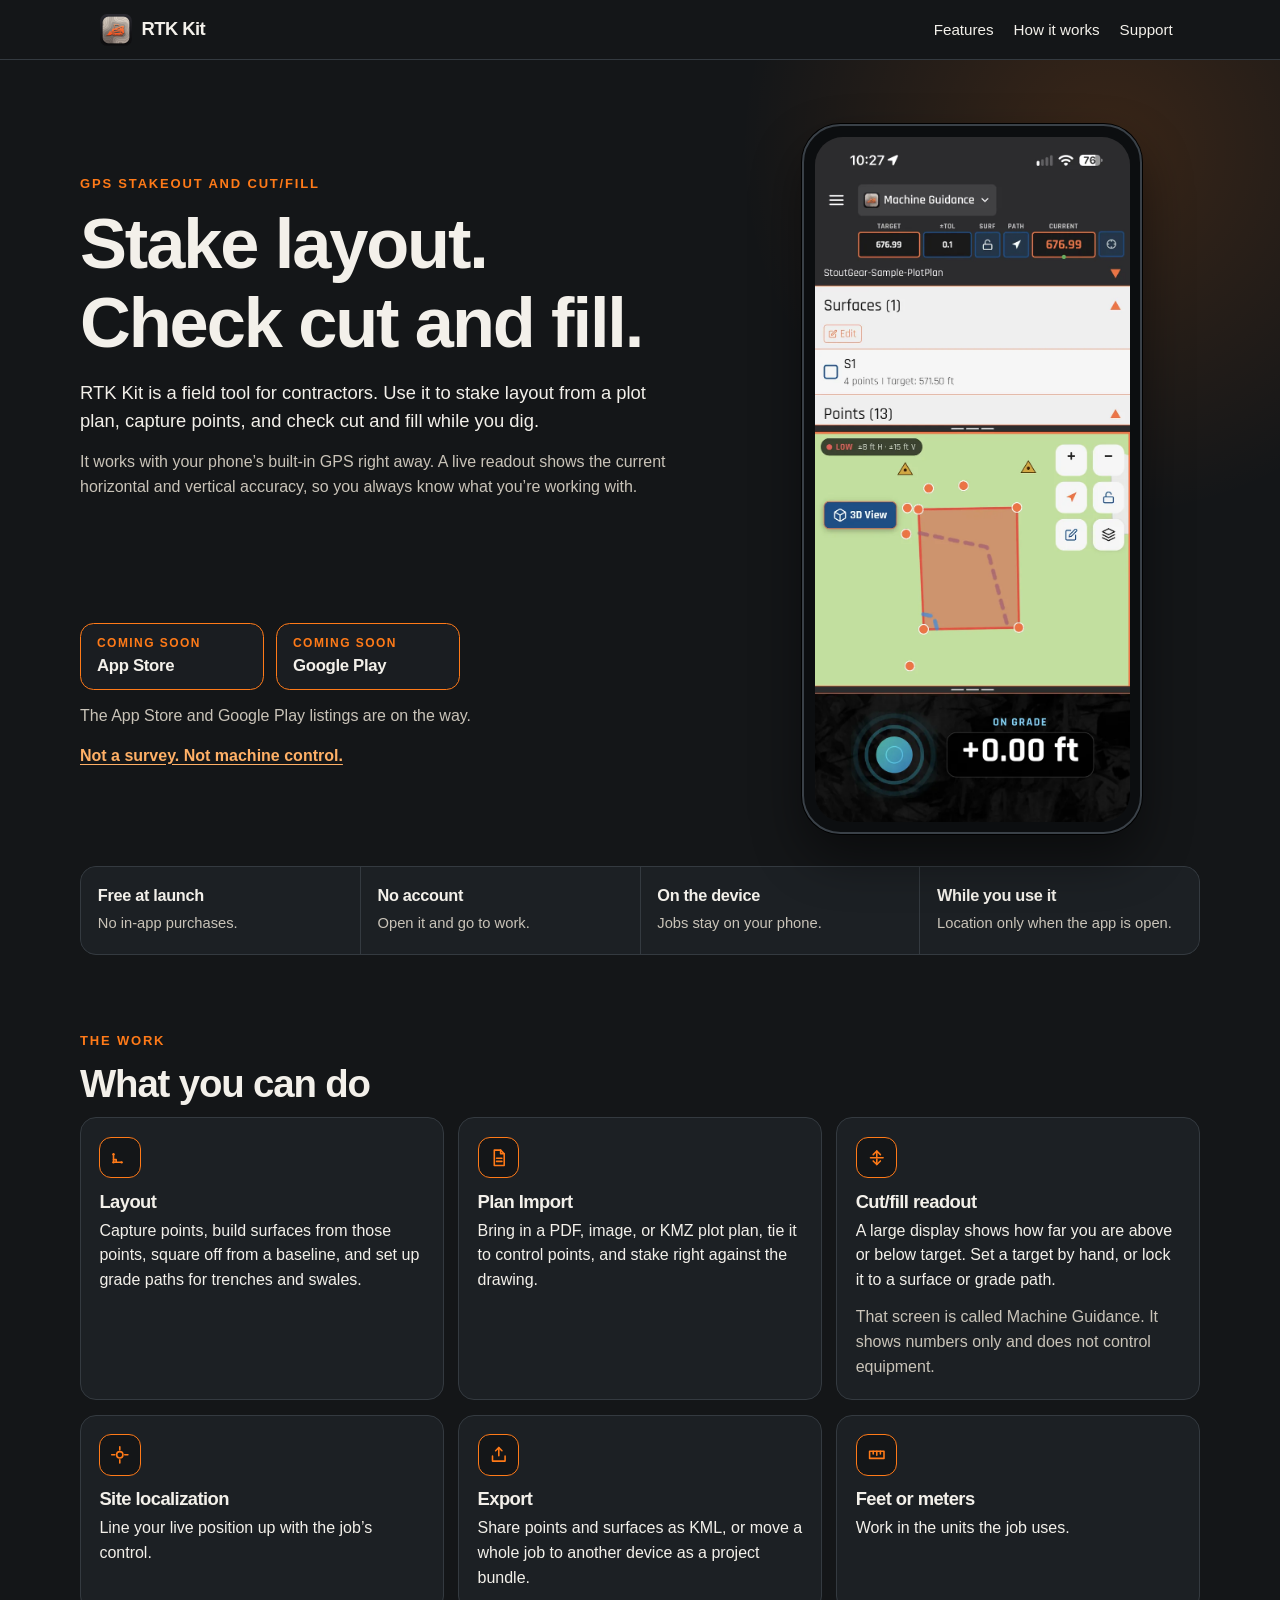
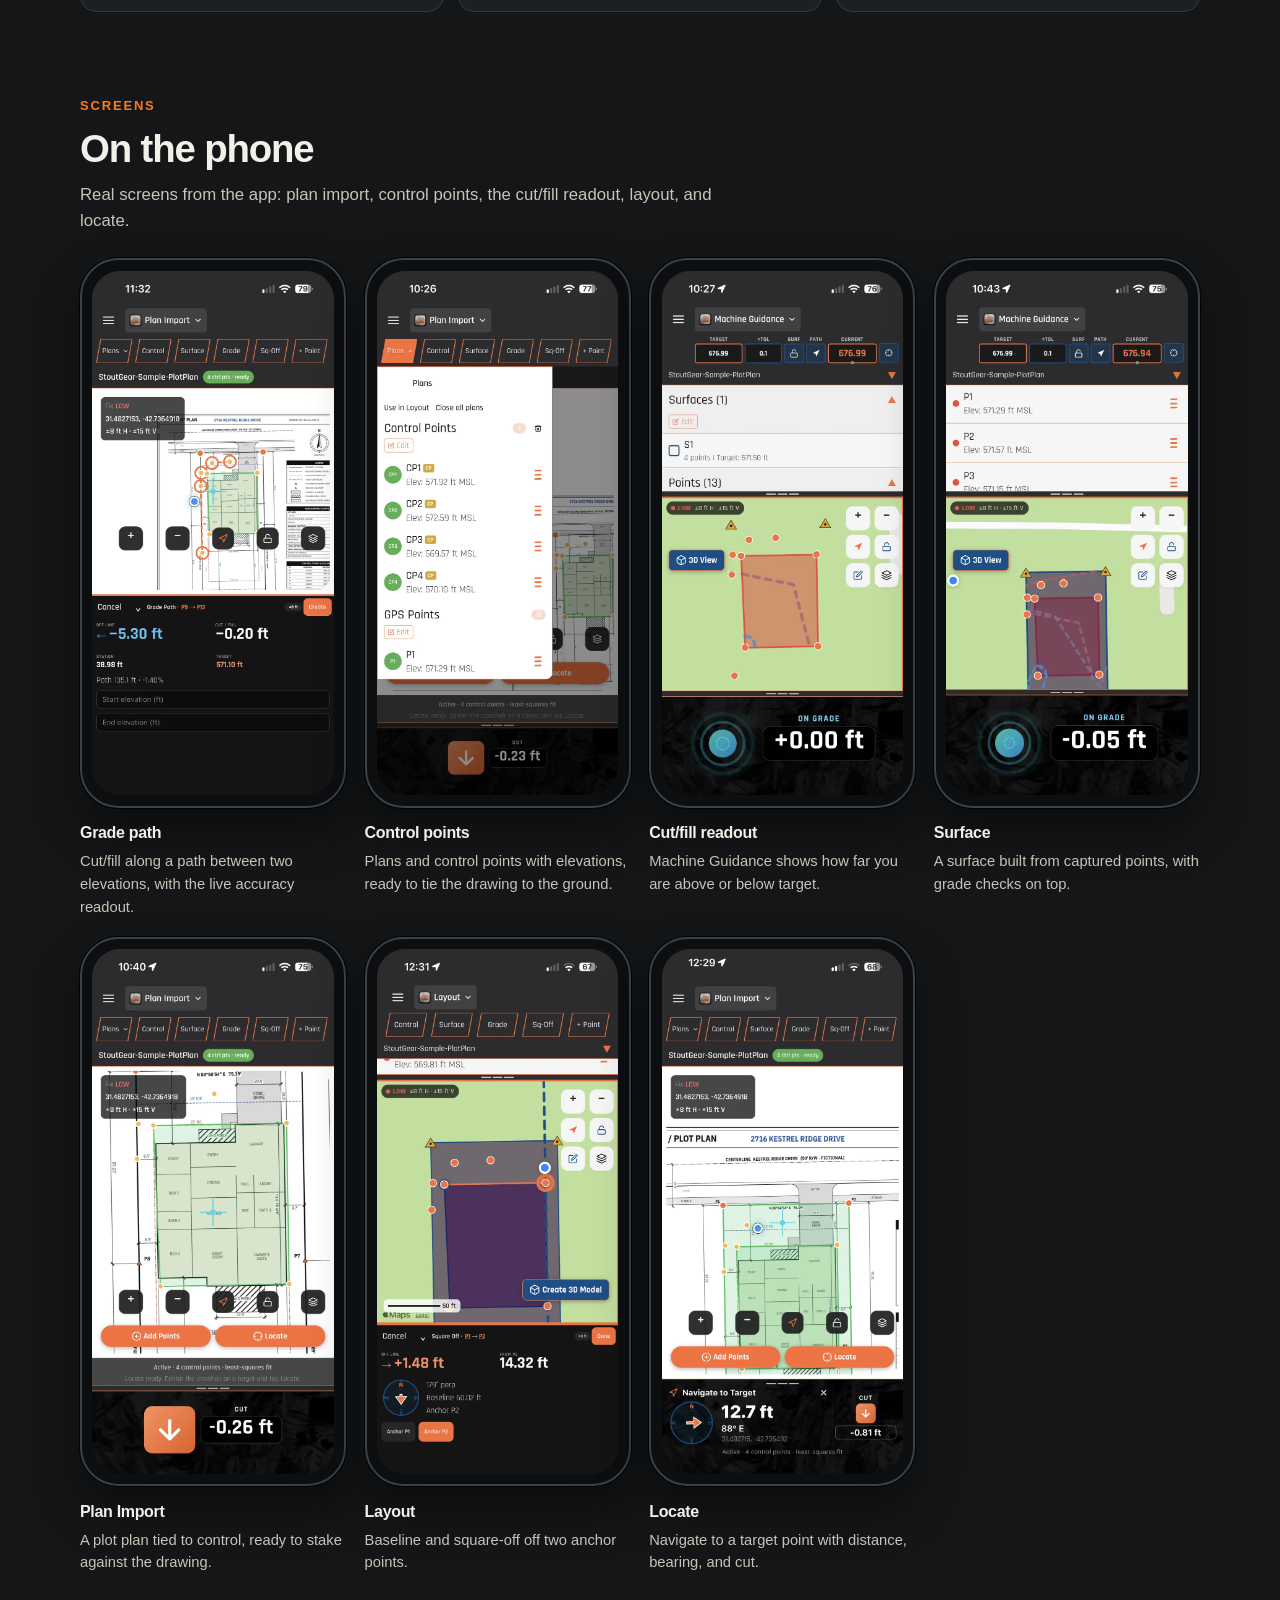
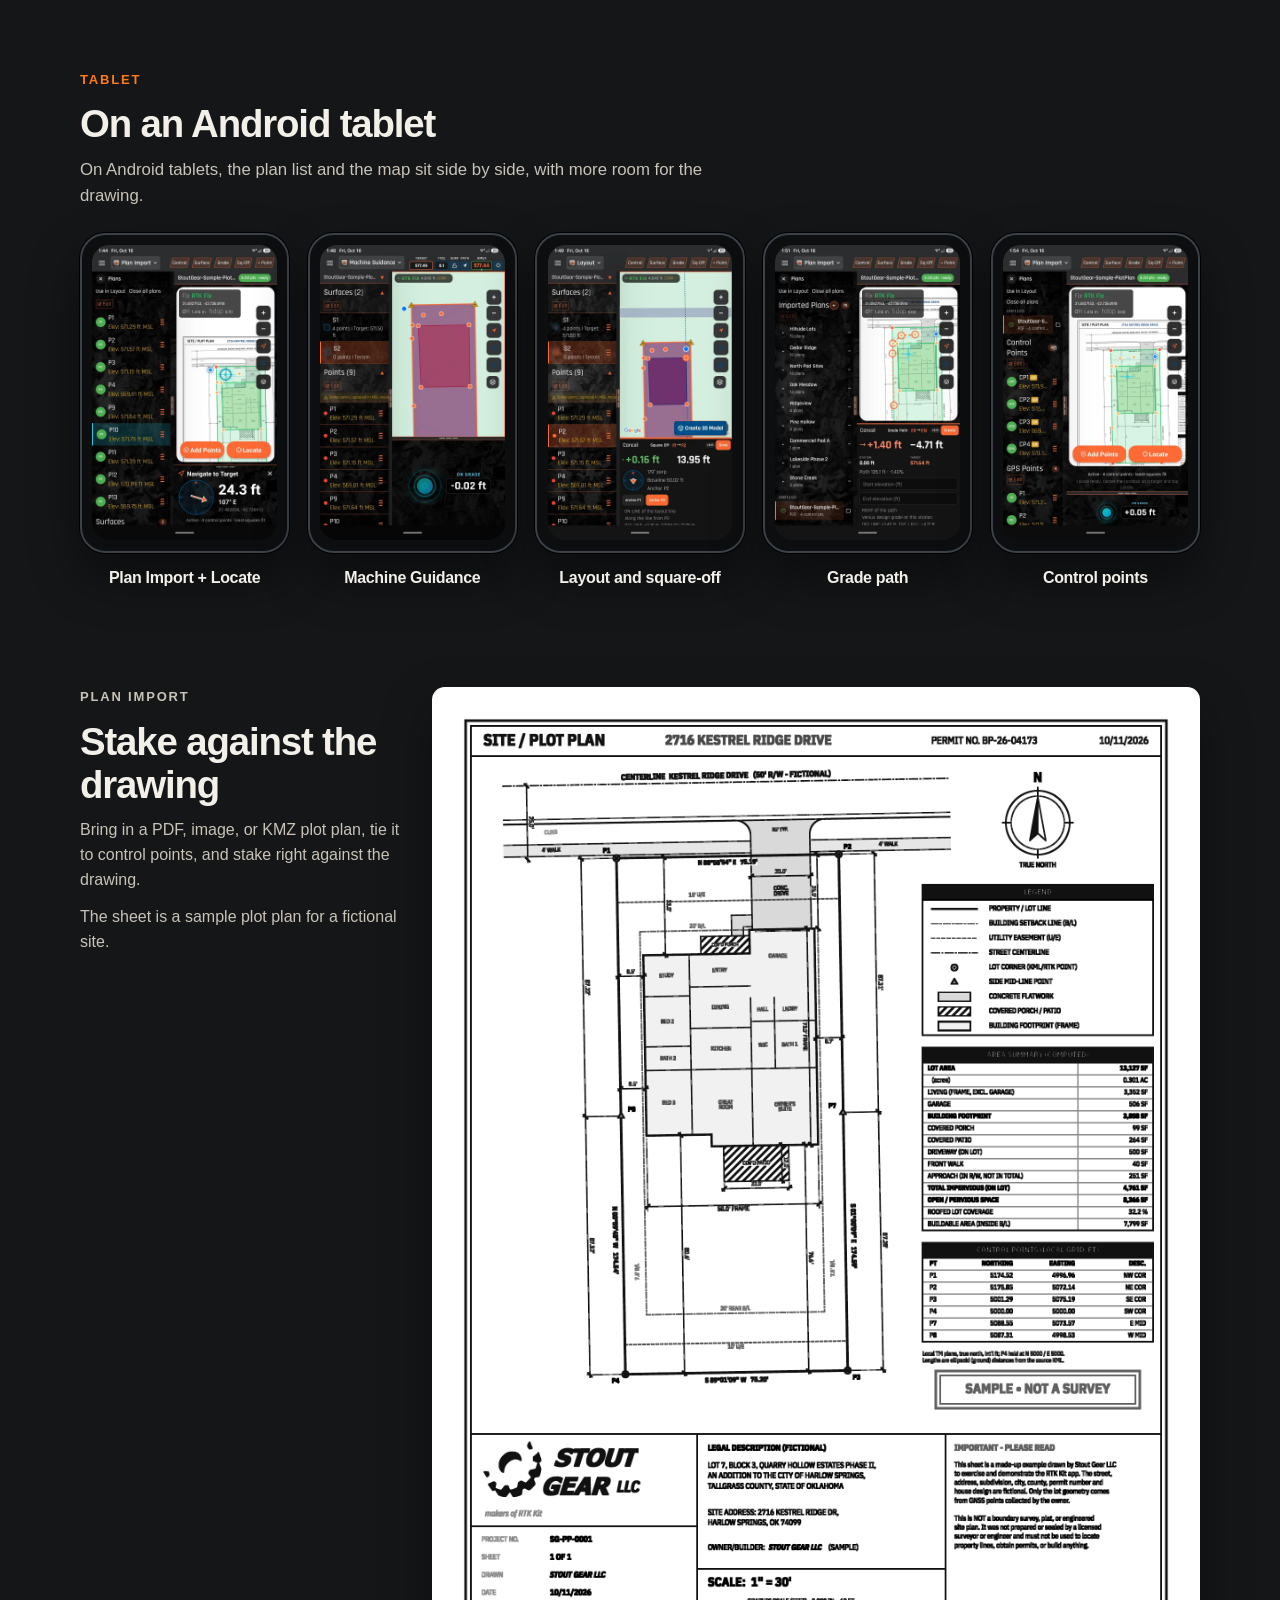
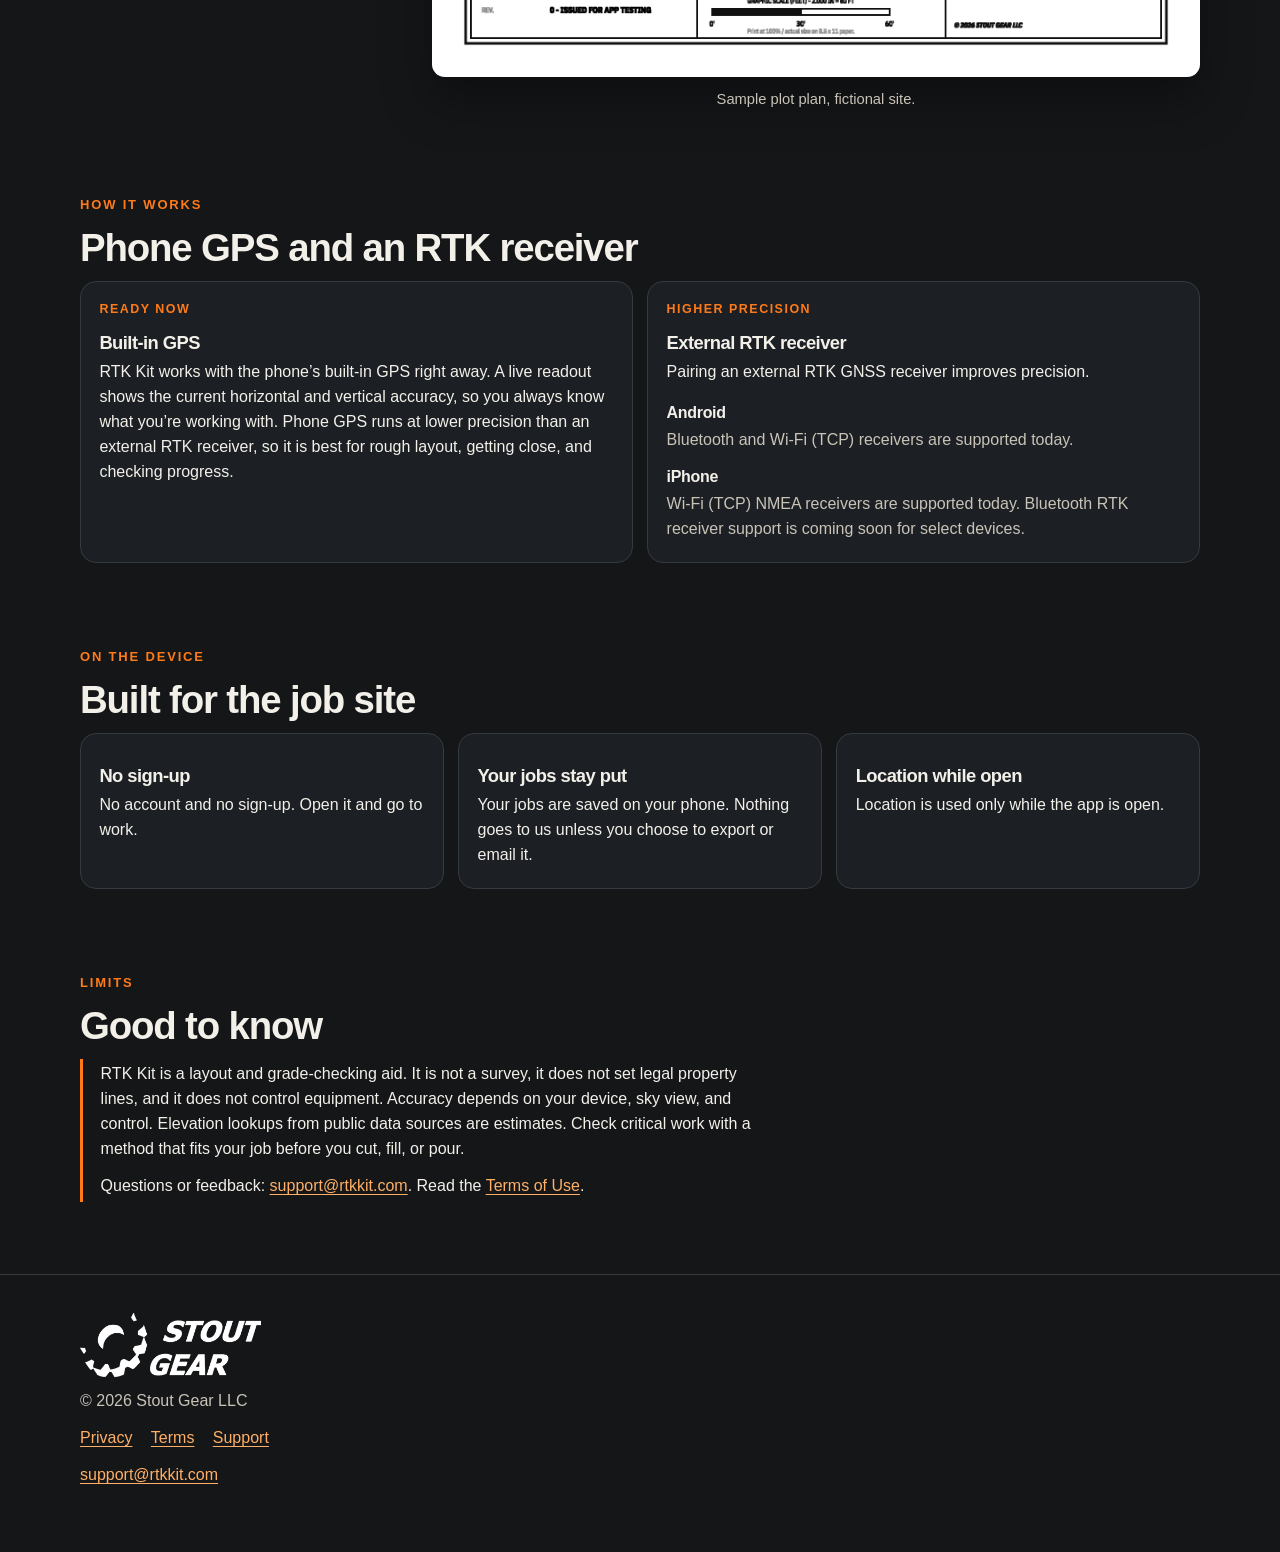
==== index.html @ fd7c66cb "Use real app screenshots; add Android tablet gallery; clarify iPhone receiver support" ====
<!DOCTYPE html>
<html lang="en">
<head>
<meta charset="utf-8">
<meta name="viewport" content="width=device-width, initial-scale=1">
<title>RTK Kit — GPS stakeout and cut/fill</title>
<meta name="description" content="Stake layout from a plot plan and check cut and fill on site. RTK Kit is a free field app for contractors. No account. Jobs stay on the device.">
<meta name="theme-color" content="#141618">
<meta name="color-scheme" content="dark">
<meta name="apple-mobile-web-app-title" content="RTK Kit">
<link rel="canonical" href="https://rtkkit.com/">
<meta property="og:type" content="website">
<meta property="og:site_name" content="RTK Kit">
<meta property="og:title" content="RTK Kit — GPS stakeout and cut/fill">
<meta property="og:description" content="Stake layout from a plot plan and check cut and fill on site. A field app for contractors from Stout Gear LLC.">
<meta property="og:url" content="https://rtkkit.com/">
<meta property="og:image" content="https://rtkkit.com/assets/og.png">
<meta property="og:image:width" content="1200">
<meta property="og:image:height" content="630">
<meta property="og:image:alt" content="RTK Kit by Stout Gear. GPS stakeout and cut/fill.">
<meta property="og:locale" content="en_US">
<meta name="twitter:card" content="summary_large_image">
<meta name="twitter:title" content="RTK Kit — GPS stakeout and cut/fill">
<meta name="twitter:description" content="Stake layout from a plot plan and check cut and fill on site. A field app for contractors from Stout Gear LLC.">
<meta name="twitter:image" content="https://rtkkit.com/assets/og.png">
<meta name="twitter:image:alt" content="RTK Kit by Stout Gear. GPS stakeout and cut/fill.">
<link rel="icon" href="assets/favicon-32.png" type="image/png" sizes="32x32">
<link rel="icon" href="favicon.ico" sizes="any">
<link rel="apple-touch-icon" href="assets/apple-touch-icon.png">
<link rel="stylesheet" href="assets/site.css">
<script type="application/ld+json">
{
  "@context": "https://schema.org",
  "@type": "MobileApplication",
  "name": "RTK Kit",
  "operatingSystem": "Android, iOS",
  "applicationCategory": "BusinessApplication",
  "url": "https://rtkkit.com/",
  "description": "Field tool for contractors. Stake layout from a plot plan, capture points, and check cut and fill.",
  "offers": {
    "@type": "Offer",
    "price": "0",
    "priceCurrency": "USD"
  },
  "publisher": {
    "@type": "Organization",
    "name": "Stout Gear LLC",
    "email": "support@rtkkit.com",
    "url": "https://rtkkit.com/"
  }
}
</script>
</head>
<body>
<a class="skip" href="#main">Skip to content</a>
<header class="site-header">
  <div class="header-inner">
    <a class="brand" href="./">
      <img class="brand-mark" src="assets/app-icon.png" width="512" height="512" alt="">
      <span>RTK Kit</span>
    </a>
    <nav class="site-nav" aria-label="Primary">
      <a href="#features">Features</a>
      <a href="#how-it-works">How it works</a>
      <a href="support/">Support</a>
    </nav>
  </div>
</header>

<main id="main">
  <section class="hero">
    <div class="hero-grid">
      <div class="hero-copy">
        <p class="eyebrow">GPS stakeout and cut/fill</p>
        <h1>Stake layout.<br>Check cut and fill.</h1>
        <p class="lede">RTK Kit is a field tool for contractors. Use it to stake layout from a plot plan, capture points, and check cut and fill while you dig.</p>
        <p class="support-line">It works with your phone’s built-in GPS right away. A live readout shows the current horizontal and vertical accuracy, so you always know what you’re working with.</p>
      </div>
      <div class="hero-visual">
        <div class="device">
          <div class="device-screen">
            <img src="assets/screens/machine-guidance.webp" width="780" height="1695" alt="The Machine Guidance screen: a large cut readout, target and current elevation, and the live horizontal and vertical accuracy." fetchpriority="high">
          </div>
        </div>
      </div>
      <div class="hero-actions">
        <!--
          STORE LINKS
          When the listings are live, replace these two hrefs.
          App Store example: https://apps.apple.com/app/id0000000000
          Google Play example: https://play.google.com/store/apps/details?id=com.example.rtkkit
          They currently point at #coming-soon on this page.
        -->
        <div class="store-badges">
          <a class="store-badge" id="store-link-app-store" href="#coming-soon">
            <span class="store-kicker">Coming soon</span>
            <span class="store-name">App Store</span>
          </a>
          <a class="store-badge" id="store-link-google-play" href="#coming-soon">
            <span class="store-kicker">Coming soon</span>
            <span class="store-name">Google Play</span>
          </a>
        </div>
        <p id="coming-soon" class="coming-note">The App Store and Google Play listings are on the way.</p>
        <p class="guard prose"><a href="#disclaimer">Not a survey. Not machine control.</a></p>
      </div>
    </div>
  </section>

  <div class="band">
    <ul class="facts band-inner">
      <li><strong>Free at launch</strong><span>No in-app purchases.</span></li>
      <li><strong>No account</strong><span>Open it and go to work.</span></li>
      <li><strong>On the device</strong><span>Jobs stay on your phone.</span></li>
      <li><strong>While you use it</strong><span>Location only when the app is open.</span></li>
    </ul>
  </div>

  <section class="section" id="features" aria-labelledby="features-title">
    <div class="section-inner">
      <p class="eyebrow">The work</p>
      <h2 id="features-title">What you can do</h2>
      <ul class="feature-grid">
        <li>
          <div class="icon" aria-hidden="true">
            <svg viewBox="0 0 24 24" fill="none" stroke="currentColor" stroke-width="1.75" stroke-linecap="round" stroke-linejoin="round">
              <path d="M5 17h9"/>
              <path d="M5 17V8"/>
              <path d="M5 14h3v3"/>
              <circle cx="5" cy="17" r="1.3" fill="currentColor" stroke="none"/>
              <circle cx="14" cy="17" r="1.3" fill="currentColor" stroke="none"/>
              <circle cx="5" cy="8" r="1.3" fill="currentColor" stroke="none"/>
            </svg>
          </div>
          <h3>Layout</h3>
          <p>Capture points, build surfaces from those points, square off from a baseline, and set up grade paths for trenches and swales.</p>
        </li>
        <li>
          <div class="icon" aria-hidden="true">
            <svg viewBox="0 0 24 24" fill="none" stroke="currentColor" stroke-width="1.75" stroke-linecap="round" stroke-linejoin="round">
              <path d="M7 3.5h7l4 4V20.5H7z"/>
              <path d="M14 3.5v4h4"/>
              <path d="M9.5 12.5h6M9.5 16h6"/>
            </svg>
          </div>
          <h3>Plan Import</h3>
          <p>Bring in a PDF, image, or KMZ plot plan, tie it to control points, and stake right against the drawing.</p>
        </li>
        <li>
          <div class="icon" aria-hidden="true">
            <svg viewBox="0 0 24 24" fill="none" stroke="currentColor" stroke-width="1.75" stroke-linecap="round" stroke-linejoin="round">
              <path d="M8 8.5 12 4.5l4 4"/>
              <path d="M12 4.5v6"/>
              <path d="M8 15.5 12 19.5l4-4"/>
              <path d="M12 19.5v-6"/>
              <path d="M5 12h14"/>
            </svg>
          </div>
          <h3>Cut/fill readout</h3>
          <p>A large display shows how far you are above or below target. Set a target by hand, or lock it to a surface or grade path.</p>
          <p class="note">That screen is called Machine Guidance. It shows numbers only and does not control equipment.</p>
        </li>
        <li>
          <div class="icon" aria-hidden="true">
            <svg viewBox="0 0 24 24" fill="none" stroke="currentColor" stroke-width="1.75" stroke-linecap="round">
              <circle cx="12" cy="12" r="3.5"/>
              <path d="M12 3v3.5M12 17.5V21M3 12h3.5M17.5 12H21"/>
            </svg>
          </div>
          <h3>Site localization</h3>
          <p>Line your live position up with the job’s control.</p>
        </li>
        <li>
          <div class="icon" aria-hidden="true">
            <svg viewBox="0 0 24 24" fill="none" stroke="currentColor" stroke-width="1.75" stroke-linecap="round" stroke-linejoin="round">
              <path d="M12 4v9"/>
              <path d="M8.5 7.5 12 4l3.5 3.5"/>
              <path d="M5 13.5V19h14v-5.5"/>
            </svg>
          </div>
          <h3>Export</h3>
          <p>Share points and surfaces as KML, or move a whole job to another device as a project bundle.</p>
        </li>
        <li>
          <div class="icon" aria-hidden="true">
            <svg viewBox="0 0 24 24" fill="none" stroke="currentColor" stroke-width="1.75" stroke-linecap="round" stroke-linejoin="round">
              <path d="M4 8h16v8H4z"/>
              <path d="M8 8v3M12 8v4.5M16 8v3"/>
            </svg>
          </div>
          <h3>Feet or meters</h3>
          <p>Work in the units the job uses.</p>
        </li>
      </ul>
    </div>
  </section>

  <section class="section" id="screens" aria-labelledby="screens-title">
    <div class="section-inner">
      <p class="eyebrow">Screens</p>
      <h2 id="screens-title">On the phone</h2>
      <p class="section-intro">Real screens from the app: plan import, control points, the cut/fill readout, layout, and locate.</p>
      <p class="swipe-hint">Swipe sideways for more screens.</p>
      <!--
        Screenshot files live in /assets/screens/. Replace the PNGs in place;
        keep these filenames. See README.md.
      -->
      <ul class="gallery">
        <li>
          <figure>
            <div class="device">
              <div class="device-screen">
                <img src="assets/screens/grade-path.webp" width="780" height="1695" alt="RTK Kit Grade path screen on iPhone" loading="lazy">
              </div>
            </div>
            <figcaption>
              <strong>Grade path</strong>
              <span>Cut/fill along a path between two elevations, with the live accuracy readout.</span>
            </figcaption>
          </figure>
        </li>
        <li>
          <figure>
            <div class="device">
              <div class="device-screen">
                <img src="assets/screens/control-points.webp" width="780" height="1695" alt="RTK Kit Control points screen on iPhone" loading="lazy">
              </div>
            </div>
            <figcaption>
              <strong>Control points</strong>
              <span>Plans and control points with elevations, ready to tie the drawing to the ground.</span>
            </figcaption>
          </figure>
        </li>
        <li>
          <figure>
            <div class="device">
              <div class="device-screen">
                <img src="assets/screens/machine-guidance.webp" width="780" height="1695" alt="RTK Kit Cut/fill readout screen on iPhone" loading="lazy">
              </div>
            </div>
            <figcaption>
              <strong>Cut/fill readout</strong>
              <span>Machine Guidance shows how far you are above or below target.</span>
            </figcaption>
          </figure>
        </li>
        <li>
          <figure>
            <div class="device">
              <div class="device-screen">
                <img src="assets/screens/surface.webp" width="780" height="1695" alt="RTK Kit Surface screen on iPhone" loading="lazy">
              </div>
            </div>
            <figcaption>
              <strong>Surface</strong>
              <span>A surface built from captured points, with grade checks on top.</span>
            </figcaption>
          </figure>
        </li>
        <li>
          <figure>
            <div class="device">
              <div class="device-screen">
                <img src="assets/screens/plan-import.webp" width="780" height="1695" alt="RTK Kit Plan Import screen on iPhone" loading="lazy">
              </div>
            </div>
            <figcaption>
              <strong>Plan Import</strong>
              <span>A plot plan tied to control, ready to stake against the drawing.</span>
            </figcaption>
          </figure>
        </li>
        <li>
          <figure>
            <div class="device">
              <div class="device-screen">
                <img src="assets/screens/layout.webp" width="780" height="1695" alt="RTK Kit Layout screen on iPhone" loading="lazy">
              </div>
            </div>
            <figcaption>
              <strong>Layout</strong>
              <span>Baseline and square-off off two anchor points.</span>
            </figcaption>
          </figure>
        </li>
        <li>
          <figure>
            <div class="device">
              <div class="device-screen">
                <img src="assets/screens/locate.webp" width="780" height="1695" alt="RTK Kit Locate screen on iPhone" loading="lazy">
              </div>
            </div>
            <figcaption>
              <strong>Locate</strong>
              <span>Navigate to a target point with distance, bearing, and cut.</span>
            </figcaption>
          </figure>
        </li>
      </ul>
    </div>
  </section>

  <section class="section" id="tablet" aria-labelledby="tablet-title">
    <div class="section-inner">
      <p class="eyebrow">Tablet</p>
      <h2 id="tablet-title">On an Android tablet</h2>
      <p class="section-intro">On Android tablets, the plan list and the map sit side by side, with more room for the drawing.</p>
      <p class="swipe-hint">Swipe sideways for more screens.</p>
      <ul class="gallery gallery-tablet">
        <li>
          <figure>
            <div class="device tablet">
              <div class="device-screen">
                <img src="assets/screens/tablet/plan-import-locate.webp" width="800" height="1280" alt="RTK Kit Plan Import + Locate screen on an Android tablet" loading="lazy">
              </div>
            </div>
            <figcaption><strong>Plan Import + Locate</strong></figcaption>
          </figure>
        </li>
        <li>
          <figure>
            <div class="device tablet">
              <div class="device-screen">
                <img src="assets/screens/tablet/machine-guidance.webp" width="800" height="1280" alt="RTK Kit Machine Guidance screen on an Android tablet" loading="lazy">
              </div>
            </div>
            <figcaption><strong>Machine Guidance</strong></figcaption>
          </figure>
        </li>
        <li>
          <figure>
            <div class="device tablet">
              <div class="device-screen">
                <img src="assets/screens/tablet/layout-square-off.webp" width="800" height="1280" alt="RTK Kit Layout and square-off screen on an Android tablet" loading="lazy">
              </div>
            </div>
            <figcaption><strong>Layout and square-off</strong></figcaption>
          </figure>
        </li>
        <li>
          <figure>
            <div class="device tablet">
              <div class="device-screen">
                <img src="assets/screens/tablet/grade-path.webp" width="800" height="1280" alt="RTK Kit Grade path screen on an Android tablet" loading="lazy">
              </div>
            </div>
            <figcaption><strong>Grade path</strong></figcaption>
          </figure>
        </li>
        <li>
          <figure>
            <div class="device tablet">
              <div class="device-screen">
                <img src="assets/screens/tablet/control-points.webp" width="800" height="1280" alt="RTK Kit Control points screen on an Android tablet" loading="lazy">
              </div>
            </div>
            <figcaption><strong>Control points</strong></figcaption>
          </figure>
        </li>
      </ul>
    </div>
  </section>


  <section class="section" id="plan" aria-labelledby="plan-title">
    <div class="section-inner plan-layout">
      <div class="plan-copy">
        <p class="eyebrow">Plan Import</p>
        <h2 id="plan-title">Stake against the drawing</h2>
        <p>Bring in a PDF, image, or KMZ plot plan, tie it to control points, and stake right against the drawing.</p>
        <p>The sheet is a sample plot plan for a fictional site.</p>
      </div>
      <figure class="plan-sheet">
        <div class="plan-frame">
          <img src="assets/plot-plan-sample.png" width="1700" height="2200" alt="Sample plot plan for a fictional site, showing the lot, house, driveway, and control points.">
        </div>
        <figcaption class="plan-caption">Sample plot plan, fictional site.</figcaption>
      </figure>
    </div>
  </section>

  <section class="section" id="how-it-works" aria-labelledby="how-title">
    <div class="section-inner">
      <p class="eyebrow">How it works</p>
      <h2 id="how-title">Phone GPS and an RTK receiver</h2>
      <div class="compare">
        <article>
          <p class="kicker">Ready now</p>
          <h3>Built-in GPS</h3>
          <p>RTK Kit works with the phone’s built-in GPS right away. A live readout shows the current horizontal and vertical accuracy, so you always know what you’re working with. Phone GPS runs at lower precision than an external RTK receiver, so it is best for rough layout, getting close, and checking progress.</p>
        </article>
        <article>
          <p class="kicker">Higher precision</p>
          <h3>External RTK receiver</h3>
          <p>Pairing an external RTK GNSS receiver improves precision.</p>
          <dl class="platforms">
            <div>
              <dt>Android</dt>
              <dd>Bluetooth and Wi-Fi (TCP) receivers are supported today.</dd>
            </div>
            <div>
              <dt>iPhone</dt>
              <dd>Wi-Fi (TCP) NMEA receivers are supported today. Bluetooth RTK receiver support is coming soon for select devices.</dd>
            </div>
          </dl>
        </article>
      </div>
    </div>
  </section>

  <section class="section" id="job-site" aria-labelledby="job-title">
    <div class="section-inner">
      <p class="eyebrow">On the device</p>
      <h2 id="job-title">Built for the job site</h2>
      <ul class="job-grid">
        <li class="plain-card">
          <h3>No sign-up</h3>
          <p>No account and no sign-up. Open it and go to work.</p>
        </li>
        <li class="plain-card">
          <h3>Your jobs stay put</h3>
          <p>Your jobs are saved on your phone. Nothing goes to us unless you choose to export or email it.</p>
        </li>
        <li class="plain-card">
          <h3>Location while open</h3>
          <p>Location is used only while the app is open.</p>
        </li>
      </ul>
    </div>
  </section>

  <section class="section" id="disclaimer" aria-labelledby="disclaimer-title">
    <div class="section-inner">
      <p class="eyebrow">Limits</p>
      <h2 id="disclaimer-title">Good to know</h2>
      <div class="disclaimer prose">
        <p>RTK Kit is a layout and grade-checking aid. It is not a survey, it does not set legal property lines, and it does not control equipment. Accuracy depends on your device, sky view, and control. Elevation lookups from public data sources are estimates. Check critical work with a method that fits your job before you cut, fill, or pour.</p>
        <p>Questions or feedback: <a href="mailto:support@rtkkit.com">support@rtkkit.com</a>. Read the <a href="terms/">Terms of Use</a>.</p>
      </div>
    </div>
  </section>
</main>

<footer class="site-footer">
  <div class="footer-inner">
    <img class="footer-logo" src="assets/stout-gear-logo.png" width="678" height="240" alt="Stout Gear">
    <p class="footer-copy">&copy; 2026 Stout Gear LLC</p>
    <nav class="footer-nav" aria-label="Footer">
      <a href="privacy/">Privacy</a>
      <a href="terms/">Terms</a>
      <a href="support/">Support</a>
    </nav>
    <p><a href="mailto:support@rtkkit.com">support@rtkkit.com</a></p>
  </div>
</footer>
</body>
</html>
---- assets/site.css ----
:root {
  color-scheme: dark;
  --bg: #141618;
  --raised: #1c2024;
  --header: #1a1d21;
  --line: #343a40;
  --text: #f3f0ea;
  --muted: #c9c3b8;
  --orange: #ff7a18;
  --orange-soft: #ffb066;
  --font: -apple-system, BlinkMacSystemFont, "Segoe UI", Roboto, Helvetica, Arial, sans-serif;
  --mono: ui-monospace, "SF Mono", "Segoe UI Mono", Menlo, Consolas, "Liberation Mono", monospace;
  --max: 1120px;
  --pad: 1.25rem;
}

*,
*::before,
*::after { box-sizing: border-box; }

html { scroll-behavior: smooth; }

body {
  margin: 0;
  background: var(--bg);
  color: var(--text);
  font-family: var(--font);
  font-size: 1rem;
  line-height: 1.55;
}

img { max-width: 100%; height: auto; }

h1, h2, h3, p { margin-top: 0; }

h1, h2, h3 {
  line-height: 1.12;
  letter-spacing: -0.03em;
  font-weight: 700;
}

ul { margin: 0; padding: 0; }

a { color: var(--orange-soft); }

:focus-visible {
  outline: 3px solid var(--orange-soft);
  outline-offset: 3px;
}

.skip {
  position: absolute;
  left: 1rem;
  top: -4rem;
  z-index: 100;
  background: var(--orange);
  color: #141618;
  font-weight: 700;
  text-decoration: none;
  padding: 0.6rem 0.9rem;
  border-radius: 0.5rem;
}

.skip:focus { top: 0.75rem; }

.site-header {
  position: sticky;
  top: 0;
  z-index: 20;
  background: var(--bg);
  border-bottom: 1px solid var(--line);
}

.header-inner {
  max-width: var(--max);
  margin-inline: auto;
  padding: 0.4rem var(--pad);
  display: flex;
  flex-wrap: wrap;
  align-items: center;
  justify-content: space-between;
  gap: 0.25rem 1rem;
}

.brand {
  display: inline-flex;
  align-items: center;
  gap: 0.6rem;
  color: var(--text);
  text-decoration: none;
  font-weight: 700;
  letter-spacing: -0.03em;
  font-size: 1.15rem;
  padding: 0.45rem 0;
}

.brand-mark {
  width: 2rem;
  height: 2rem;
  display: block;
  border-radius: 0.45rem;
}

.site-nav {
  display: flex;
  flex-wrap: wrap;
  gap: 0.15rem 0.35rem;
}

.site-nav a {
  color: var(--text);
  text-decoration: none;
  padding: 0.7rem 0.45rem;
  font-size: 0.95rem;
}

.site-nav a:hover,
.site-nav a:focus-visible { text-decoration: underline; text-underline-offset: 0.28em; }

.site-nav a[aria-current="page"] {
  font-weight: 700;
  text-decoration: underline;
  text-decoration-color: var(--orange);
  text-underline-offset: 0.28em;
}

.section,
.hero,
.band { padding-inline: var(--pad); }

.section-inner,
.hero-grid,
.band-inner {
  max-width: var(--max);
  margin-inline: auto;
}

.hero {
  position: relative;
  isolation: isolate;
  padding-top: 2.75rem;
  padding-bottom: 1.5rem;
}

.hero::before {
  content: "";
  position: absolute;
  z-index: -1;
  width: min(36rem, 90%);
  height: 28rem;
  right: 0;
  top: 0;
  background: radial-gradient(circle at 70% 20%, rgba(255, 122, 24, 0.16), transparent 68%);
  pointer-events: none;
}

.hero-grid {
  display: grid;
  gap: 1.75rem;
}

.eyebrow {
  margin: 0 0 0.7rem;
  color: var(--orange);
  font-size: 0.8125rem;
  font-weight: 700;
  letter-spacing: 0.14em;
  text-transform: uppercase;
}

.hero h1 {
  margin: 0 0 1rem;
  font-size: clamp(2.4rem, 6vw, 4.4rem);
}

.lede {
  margin: 0 0 0.9rem;
  font-size: 1.15rem;
  max-width: 38rem;
}

.support-line {
  margin: 0;
  color: var(--muted);
  max-width: 38rem;
}

.hero-actions { display: grid; gap: 0.9rem; align-content: start; }

.guard a { font-weight: 700; }

.store-badges {
  display: flex;
  flex-wrap: wrap;
  gap: 0.75rem;
}

.store-badge {
  display: flex;
  flex-direction: column;
  justify-content: center;
  min-width: 11.5rem;
  min-height: 3.5rem;
  padding: 0.65rem 1rem;
  border: 1.5px solid var(--orange);
  border-radius: 0.85rem;
  background: var(--header);
  color: var(--text);
  text-decoration: none;
}

.store-badge:hover { background: #24180f; }

.store-kicker {
  color: var(--orange);
  font-size: 0.75rem;
  font-weight: 700;
  letter-spacing: 0.12em;
  text-transform: uppercase;
}

.store-name {
  font-size: 1.05rem;
  font-weight: 700;
  letter-spacing: -0.02em;
}

.coming-note {
  margin: 0;
  color: var(--muted);
  max-width: 36rem;
}

.hero-visual { display: flex; justify-content: center; }

.device {
  width: min(300px, 86%);
  background: #0c0e10;
  border: 2px solid #3a4148;
  border-radius: 2.4rem;
  padding: 0.65rem;
  box-shadow: 0 0 0 1px #000, 0 24px 50px rgba(0, 0, 0, 0.45);
}

.device-screen {
  border-radius: 1.75rem;
  overflow: hidden;
  background: var(--bg);
  aspect-ratio: 780 / 1695;
}

.device-screen img {
  display: block;
  width: 100%;
  height: 100%;
  object-fit: cover;
  object-position: center top;
}

.band { padding-top: 0.5rem; padding-bottom: 0.5rem; }

.facts {
  list-style: none;
  display: grid;
  grid-template-columns: 1fr 1fr;
  gap: 1px;
  background: var(--line);
  border: 1px solid var(--line);
  border-radius: 1rem;
  overflow: hidden;
}

.facts li {
  background: var(--raised);
  padding: 1rem 1.05rem 1.1rem;
}

.facts strong {
  display: block;
  font-size: 1.02rem;
  letter-spacing: -0.02em;
  margin-bottom: 0.2rem;
}

.facts span { color: var(--muted); font-size: 0.92rem; }

.section { padding-top: 4.25rem; padding-bottom: 1rem; }

.section h2 {
  margin: 0 0 0.75rem;
  font-size: clamp(1.8rem, 3vw, 2.55rem);
  max-width: 18em;
}

.section-intro {
  margin: 0 0 1.5rem;
  color: var(--muted);
  max-width: 40rem;
  font-size: 1.05rem;
}

.feature-grid {
  list-style: none;
  display: grid;
  gap: 0.9rem;
}

.feature-grid li,
.plain-card,
.compare article {
  background: var(--raised);
  border: 1px solid var(--line);
  border-radius: 1rem;
  padding: 1.15rem 1.15rem 1.25rem;
}

.icon {
  width: 2.6rem;
  height: 2.6rem;
  border: 1.5px solid var(--orange);
  border-radius: 0.75rem;
  display: grid;
  place-items: center;
  color: var(--orange);
  background: var(--bg);
}

.icon svg { width: 1.35rem; height: 1.35rem; }

.feature-grid h3,
.compare h3,
.plain-card h3 {
  margin: 0.85rem 0 0.4rem;
  font-size: 1.15rem;
}

.feature-grid p,
.compare p,
.plain-card p { margin: 0; }

.note {
  margin-top: 0.75rem !important;
  color: var(--muted);
}

.swipe-hint {
  margin: 0 0 0.85rem;
  color: var(--muted);
  font-size: 0.92rem;
}

.gallery {
  list-style: none;
  display: grid;
  grid-auto-flow: column;
  grid-auto-columns: min(74vw, 250px);
  gap: 1.15rem;
  overflow-x: auto;
  scroll-snap-type: x mandatory;
  padding-bottom: 0.75rem;
  scrollbar-color: #3a4148 transparent;
}

.gallery::-webkit-scrollbar { height: 8px; }
.gallery::-webkit-scrollbar-thumb { background: #3a4148; border-radius: 99px; }

.gallery li { scroll-snap-align: start; min-width: 0; }

.gallery figure {
  margin: 0;
  display: flex;
  flex-direction: column;
  align-items: center;
}

.gallery .device { width: 100%; max-width: 280px; }

.gallery figcaption {
  width: 100%;
  max-width: 280px;
  margin-top: 0.85rem;
}

.gallery figcaption strong { display: block; letter-spacing: -0.02em; }

.gallery figcaption span {
  display: block;
  margin-top: 0.25rem;
  color: var(--muted);
  font-size: 0.92rem;
}

.preview-note {
  margin: 0.35rem 0 0;
  color: var(--muted);
  font-size: 0.92rem;
}

.plan-layout {
  display: grid;
  gap: 1.5rem;
  align-items: center;
}

.plan-sheet { margin: 0; min-width: 0; }

.plan-copy p { margin: 0 0 0.8rem; color: var(--muted); }
.plan-copy p:last-child { margin-bottom: 0; }

.plan-frame {
  background: #fff;
  padding: 0.45rem;
  border-radius: 0.8rem;
  box-shadow: 0 22px 50px rgba(0, 0, 0, 0.35);
  margin-inline: auto;
  overflow-x: auto;
}

.plan-frame img {
  display: block;
  width: 100%;
  height: auto;
  background: #fff;
}

.plan-caption {
  margin: 0.7rem 0 0;
  color: var(--muted);
  font-size: 0.92rem;
  text-align: center;
}

.compare {
  display: grid;
  gap: 0.9rem;
}

.compare .kicker {
  margin: 0;
  color: var(--orange);
  font-size: 0.78rem;
  font-weight: 700;
  letter-spacing: 0.12em;
  text-transform: uppercase;
}

.platforms { margin: 1rem 0 0; }
.platforms div + div { margin-top: 0.75rem; }

.platforms dt {
  font-weight: 700;
  letter-spacing: -0.02em;
}

.platforms dd {
  margin: 0.15rem 0 0;
  color: var(--muted);
}

.job-grid {
  list-style: none;
  display: grid;
  gap: 0.9rem;
}

.disclaimer {
  border-left: 3px solid var(--orange);
  padding: 0.2rem 0 0.2rem 1.1rem;
  max-width: 42rem;
}

.disclaimer p { margin: 0 0 0.8rem; }
.disclaimer p:last-child { margin-bottom: 0; }

.site-footer {
  margin-top: 3.5rem;
  border-top: 1px solid var(--line);
  padding: 2.4rem var(--pad) 3rem;
}

.footer-inner {
  max-width: var(--max);
  margin-inline: auto;
  display: grid;
  gap: 0.75rem;
  justify-items: start;
}

.footer-logo {
  height: 64px;
  width: auto;
  filter: brightness(0) invert(1);
}

.footer-copy,
.footer-place { margin: 0; color: var(--muted); }

.footer-nav {
  display: flex;
  flex-wrap: wrap;
  gap: 0.45rem 1.15rem;
}

.footer-nav a,
.footer-inner > p a,
.legal a,
.prose a {
  text-underline-offset: 0.18em;
}

.legal {
  max-width: 40rem;
  margin-inline: auto;
  padding: 2rem var(--pad) 1rem;
}

.legal h1 {
  font-size: 1.7rem;
  margin: 0 0 0.35rem;
}

.legal h2 {
  font-size: 1.15rem;
  margin: 1.75rem 0 0.5rem;
  letter-spacing: -0.02em;
}

.legal p,
.legal li { font-size: 1rem; }

.legal .meta { color: var(--muted); margin: 0 0 1.5rem; }

.legal ul { padding-left: 1.2rem; }
.legal li { margin: 0.3rem 0; }

@media (min-width: 640px) {
  .header-inner { flex-wrap: nowrap; }
}

@media (min-width: 760px) {
  .facts { grid-template-columns: repeat(4, 1fr); }
  .feature-grid { grid-template-columns: 1fr 1fr; }
  .swipe-hint { display: none; }
  .gallery {
    grid-auto-flow: row;
    grid-template-columns: 1fr 1fr;
    overflow: visible;
  }
  .compare { grid-template-columns: 1fr 1fr; }
  .job-grid { grid-template-columns: 1fr 1fr 1fr; }
  .plan-layout {
    grid-template-columns: minmax(16rem, 20rem) minmax(0, 1fr);
    gap: 2rem;
    align-items: start;
  }
  .plan-frame { margin-inline: 0; }
}

@media (min-width: 960px) {
  .hero { padding-top: 4rem; }
  .hero-grid {
    grid-template-columns: minmax(0, 1.15fr) minmax(280px, 0.85fr);
    grid-template-areas:
      "copy visual"
      "actions visual";
    column-gap: 3rem;
    row-gap: 1.5rem;
    align-items: center;
  }
  .hero-copy { grid-area: copy; }
  .hero-visual { grid-area: visual; }
  .hero-actions { grid-area: actions; }
  .device { width: min(340px, 100%); }
}

@media (min-width: 1100px) {
  .feature-grid { grid-template-columns: 1fr 1fr 1fr; }
  .gallery { grid-template-columns: repeat(4, 1fr); }
  .gallery-tablet { grid-template-columns: repeat(5, 1fr); }
}

@media (max-width: 639px) {
  .header-inner { align-items: flex-start; }
  .site-nav { width: 100%; }
}

@media (prefers-reduced-motion: reduce) {
  html { scroll-behavior: auto; }
}

@media (forced-colors: active) {
  .store-badge,
  .feature-grid li,
  .plain-card,
  .compare article,
  .device,
  .icon {
    border: 1px solid CanvasText;
  }
}

@media print {
  :root { color-scheme: light; }
  body { background: #fff; color: #111; }
  .site-header,
  .site-footer { position: static; background: #fff; color: #111; }
  .footer-logo { filter: none; }
  a, .eyebrow, .store-kicker { color: #111; }
  .hero::before { display: none; }
}

#features,
#screens,
#plan,
#how-it-works,
#job-site,
#disclaimer,
#coming-soon { scroll-margin-top: 5.5rem; }

/* Tablet gallery */
.device.tablet { border-radius: 1.6rem; }
.device.tablet .device-screen { aspect-ratio: 800 / 1280; border-radius: 1.1rem; }
.gallery-tablet figcaption { text-align: center; }
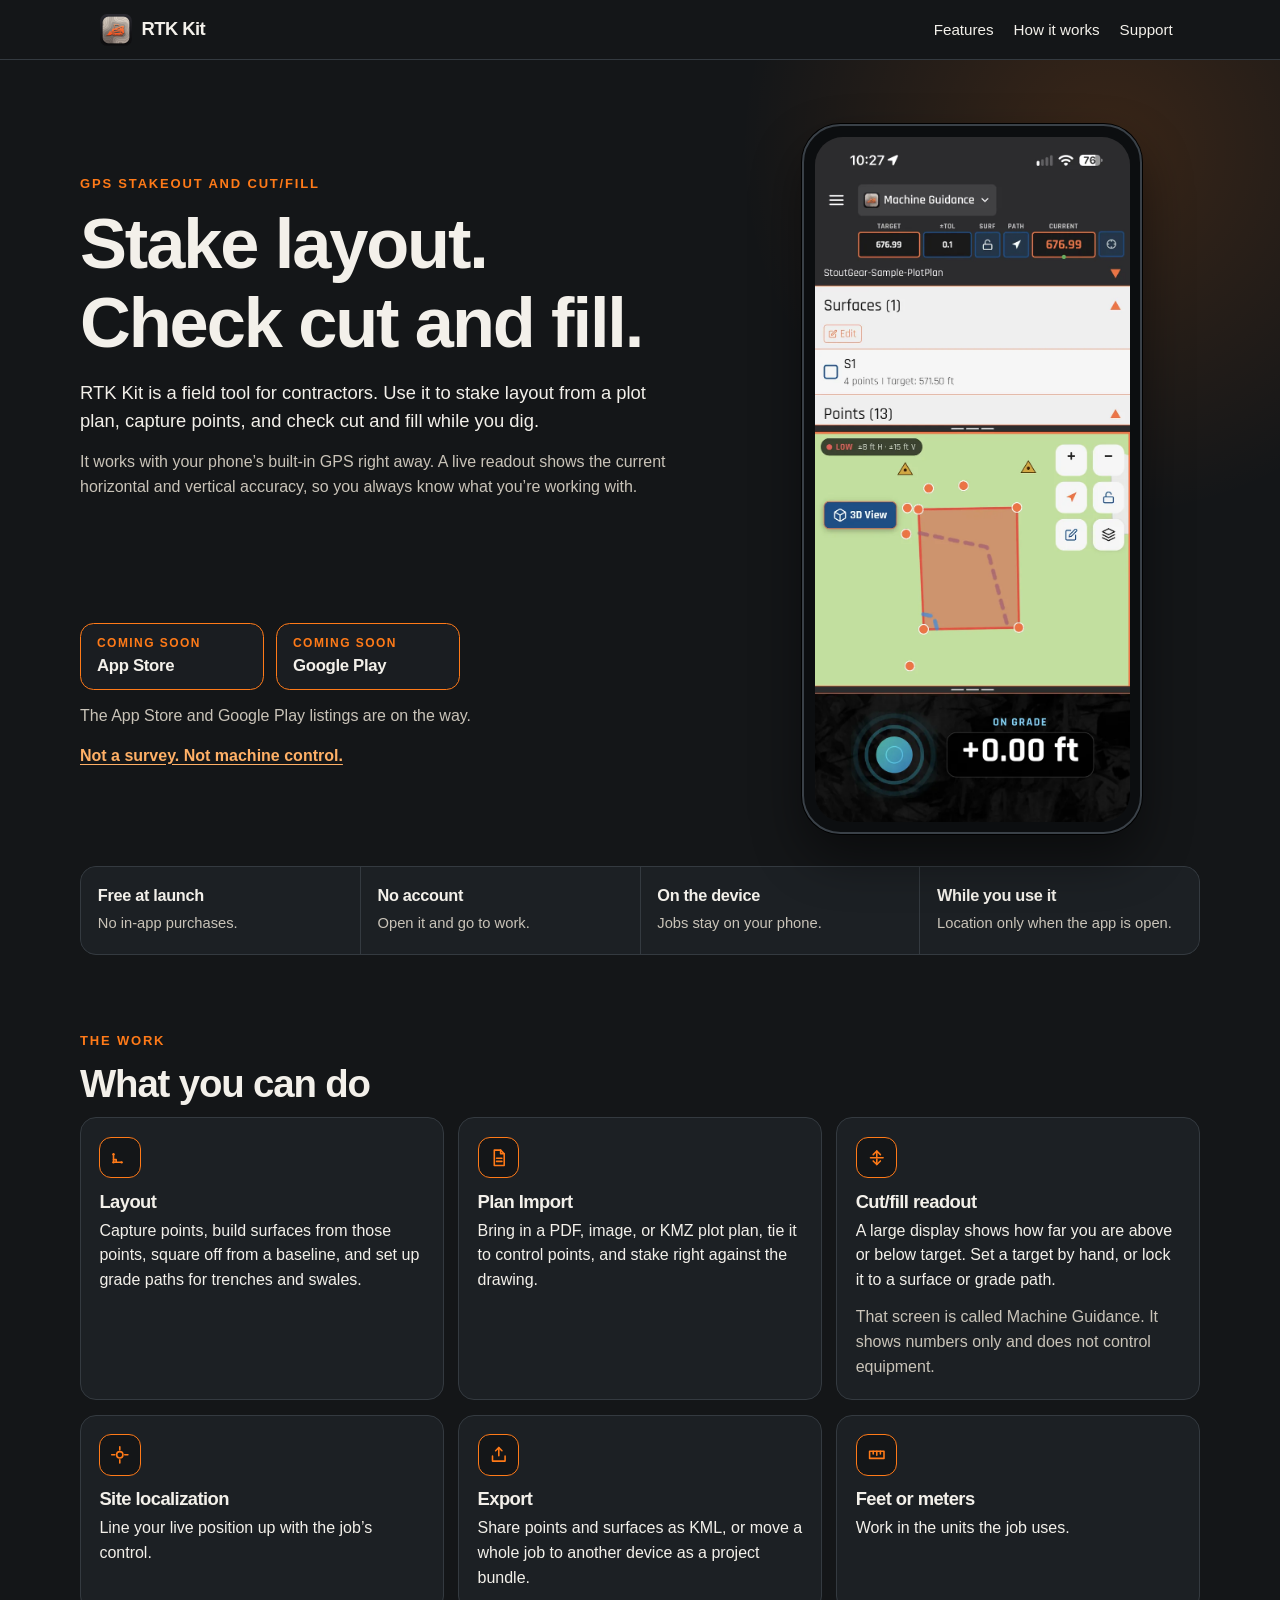
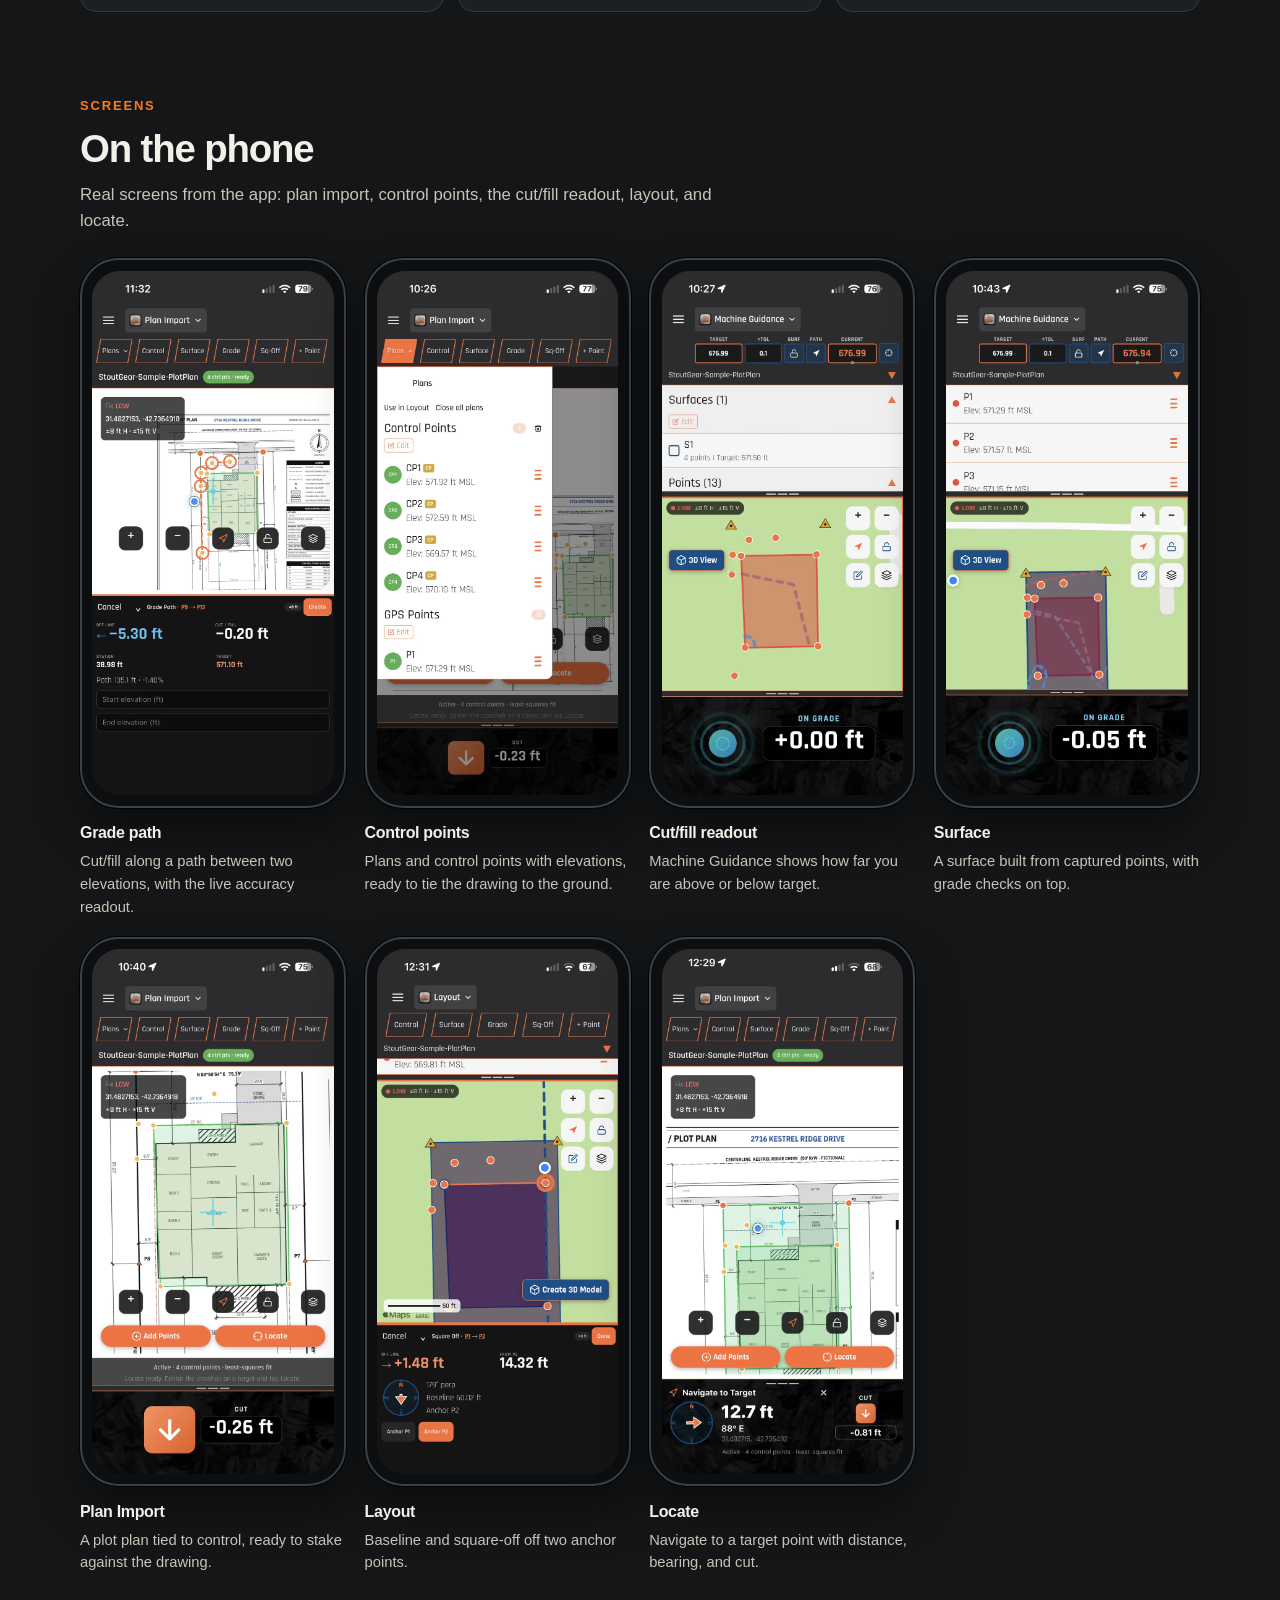
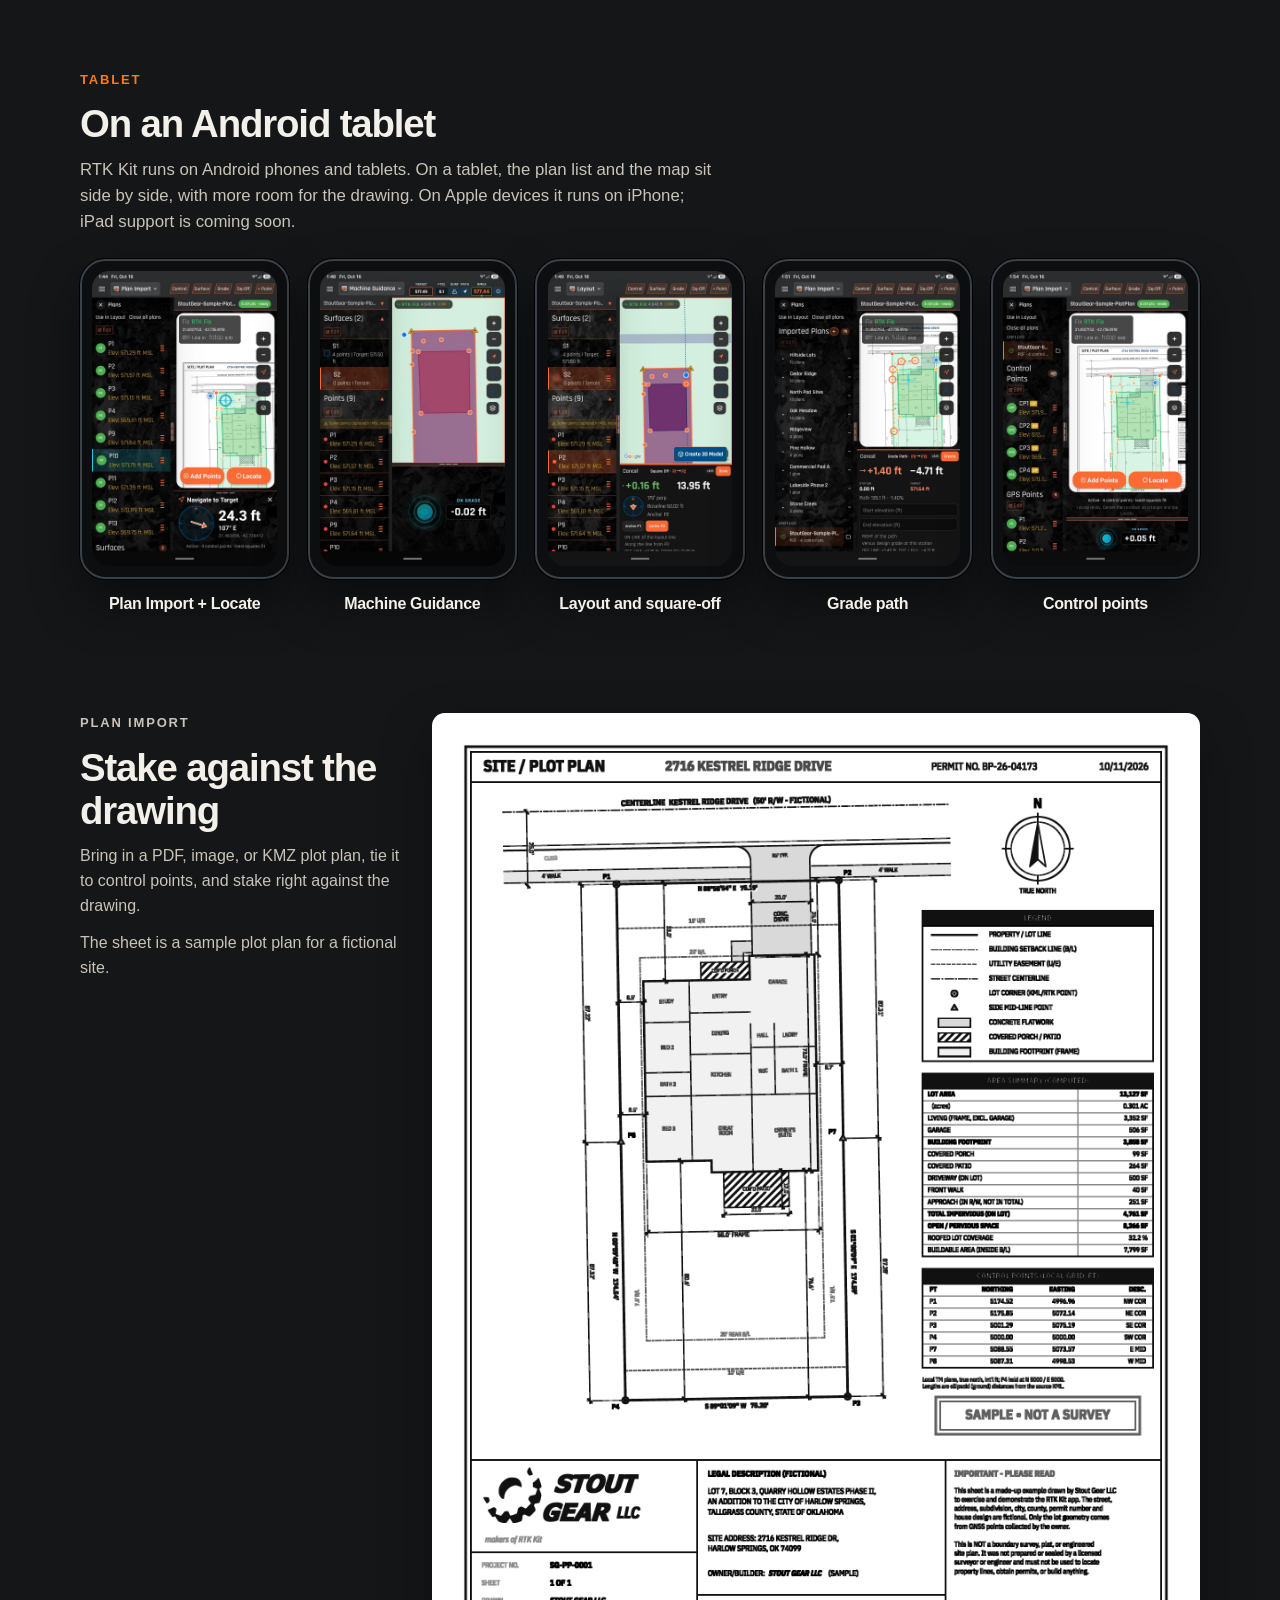
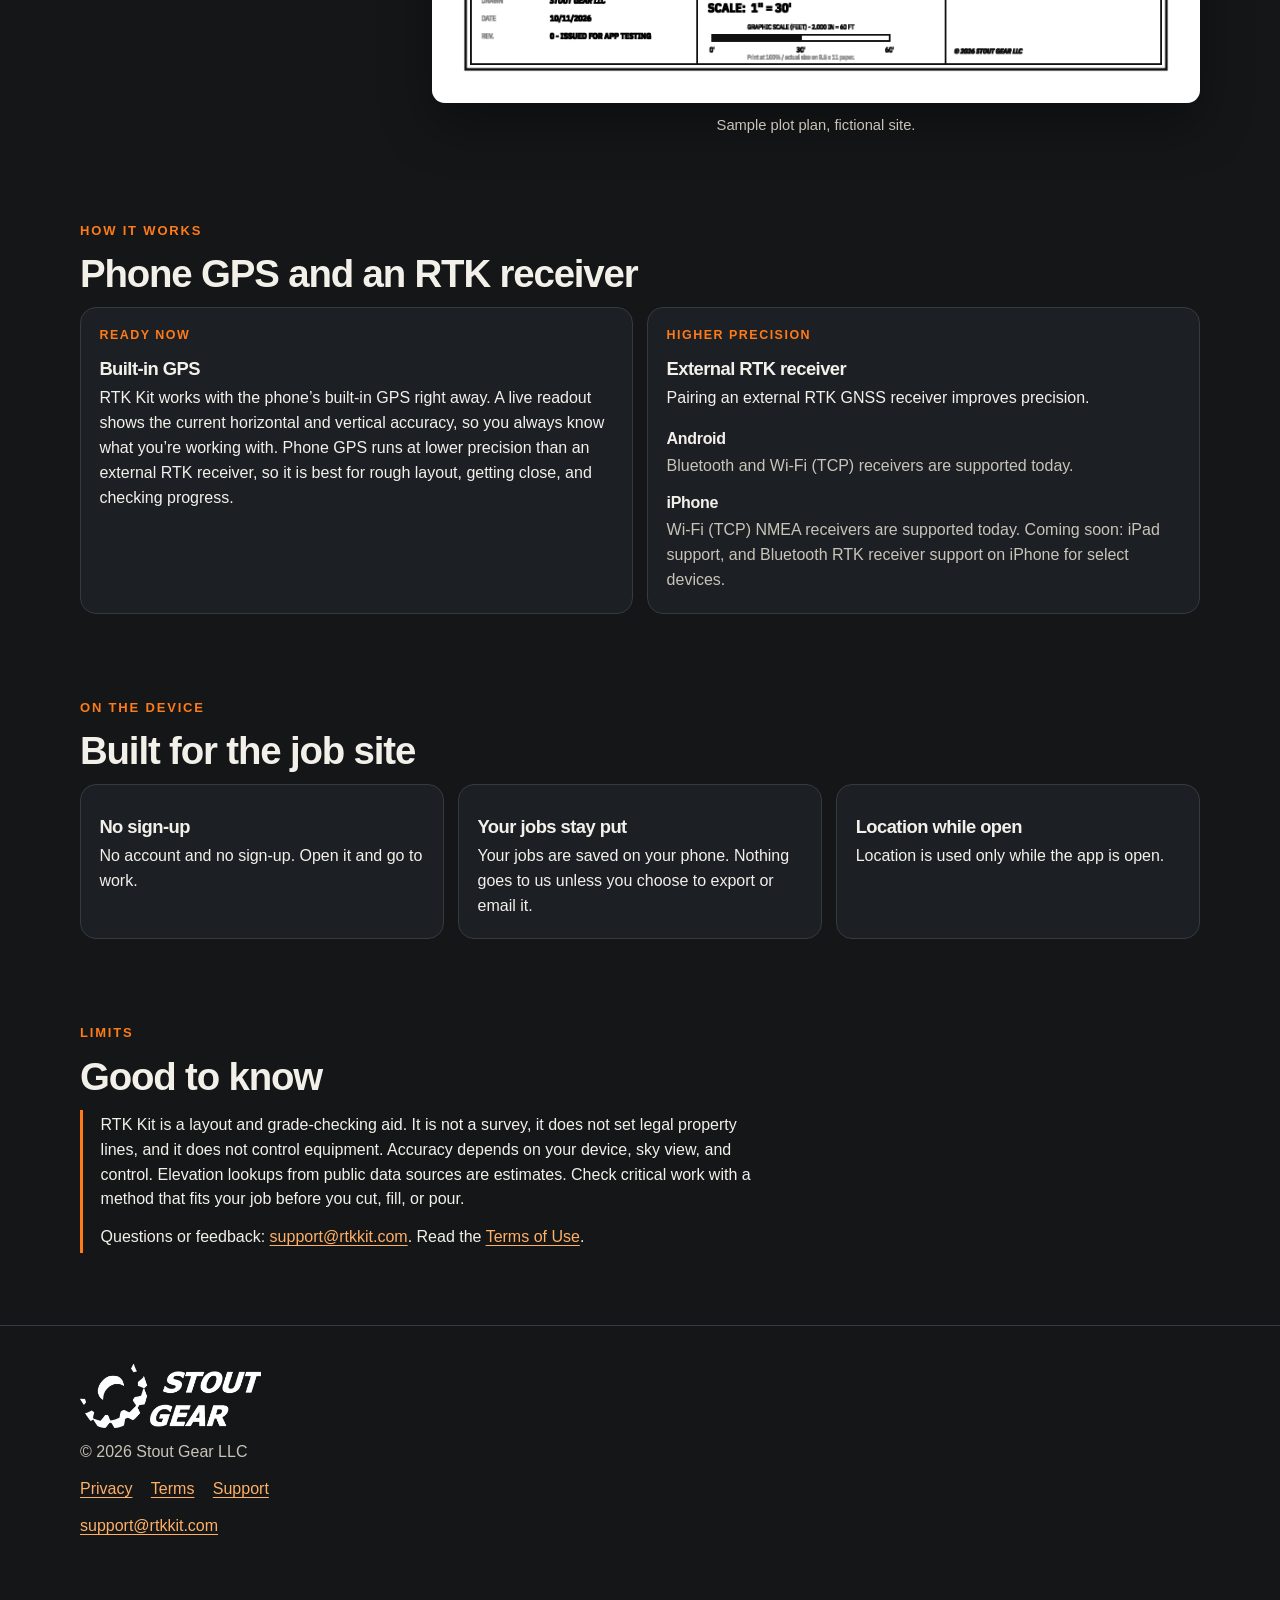
==== commit 74286a36: "Note iPad support coming soon; iPhone-only on Apple for v1" ====
--- a/index.html
+++ b/index.html
@@ -305,7 +305,7 @@
     <div class="section-inner">
       <p class="eyebrow">Tablet</p>
       <h2 id="tablet-title">On an Android tablet</h2>
-      <p class="section-intro">On Android tablets, the plan list and the map sit side by side, with more room for the drawing.</p>
+      <p class="section-intro">RTK Kit runs on Android phones and tablets. On a tablet, the plan list and the map sit side by side, with more room for the drawing. On Apple devices it runs on iPhone; iPad support is coming soon.</p>
       <p class="swipe-hint">Swipe sideways for more screens.</p>
       <ul class="gallery gallery-tablet">
         <li>
@@ -401,7 +401,7 @@
             </div>
             <div>
               <dt>iPhone</dt>
-              <dd>Wi-Fi (TCP) NMEA receivers are supported today. Bluetooth RTK receiver support is coming soon for select devices.</dd>
+              <dd>Wi-Fi (TCP) NMEA receivers are supported today. Coming soon: iPad support, and Bluetooth RTK receiver support on iPhone for select devices.</dd>
             </div>
           </dl>
         </article>
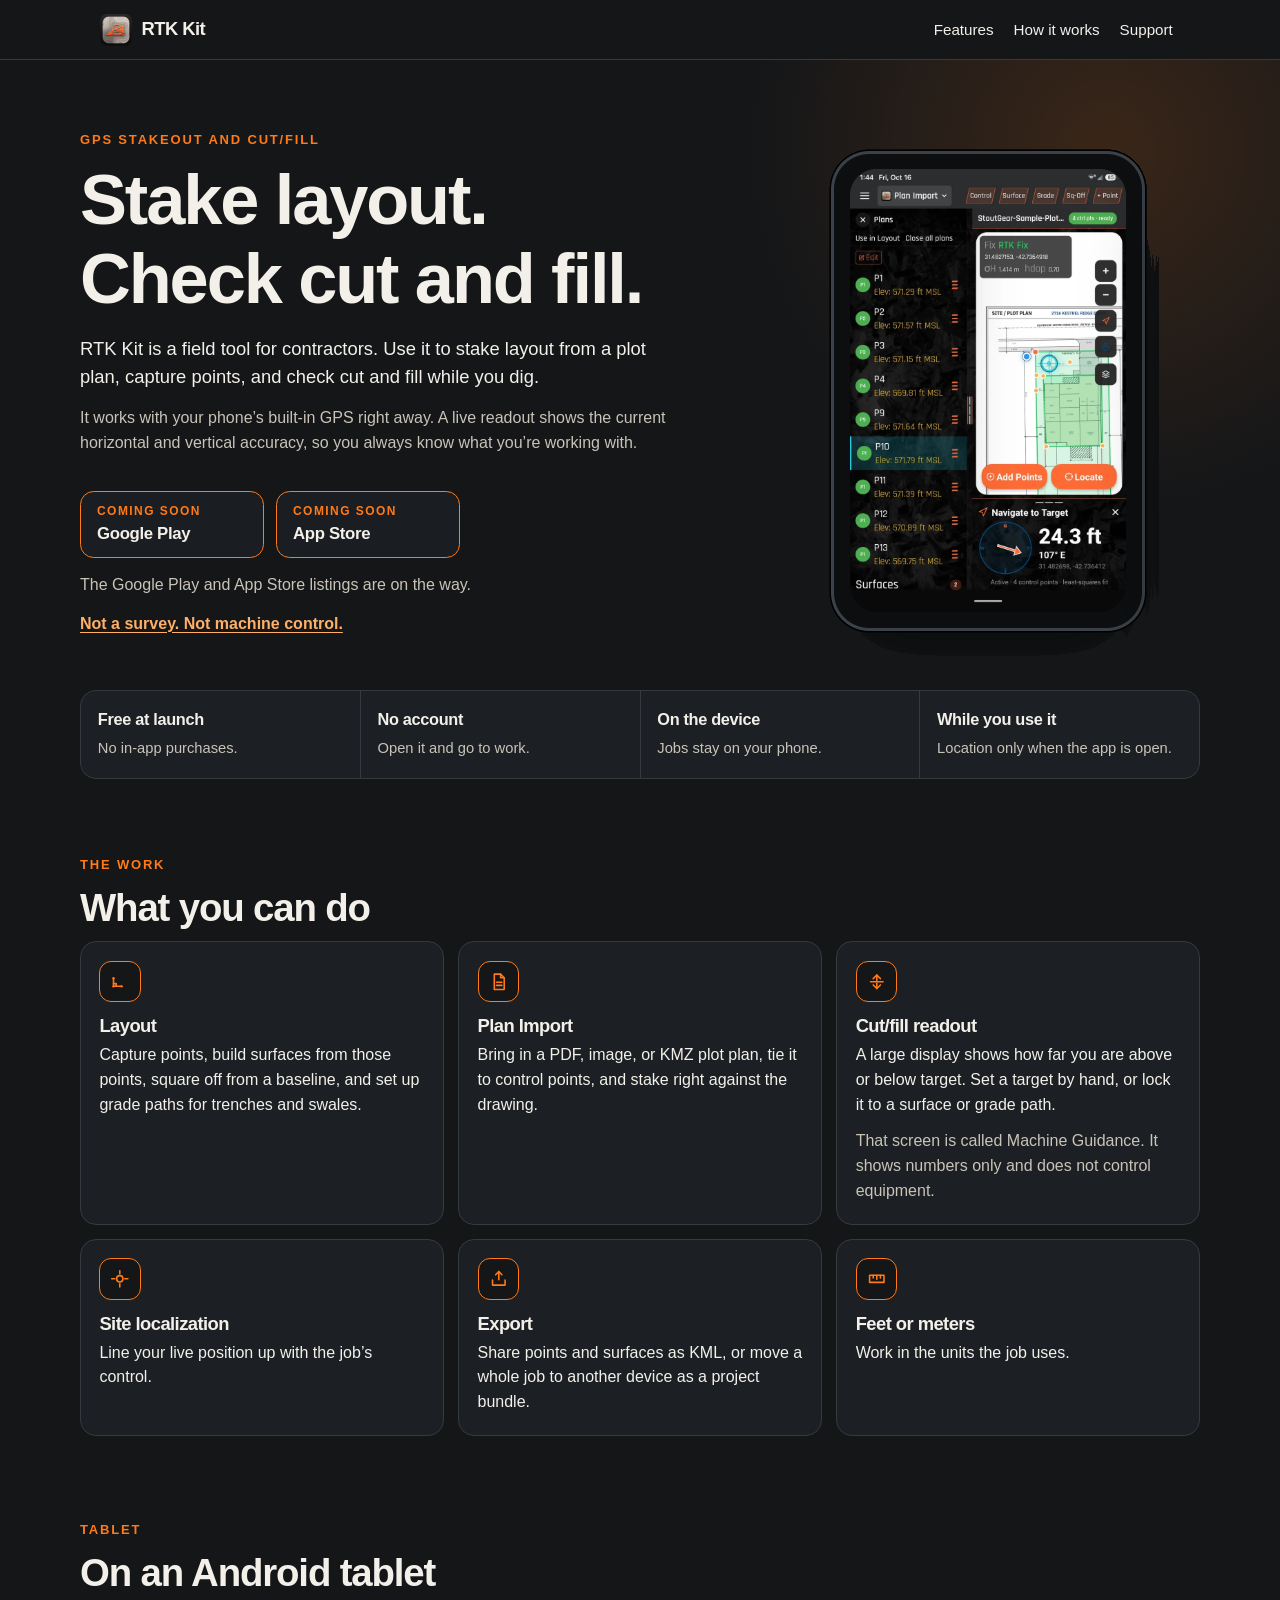
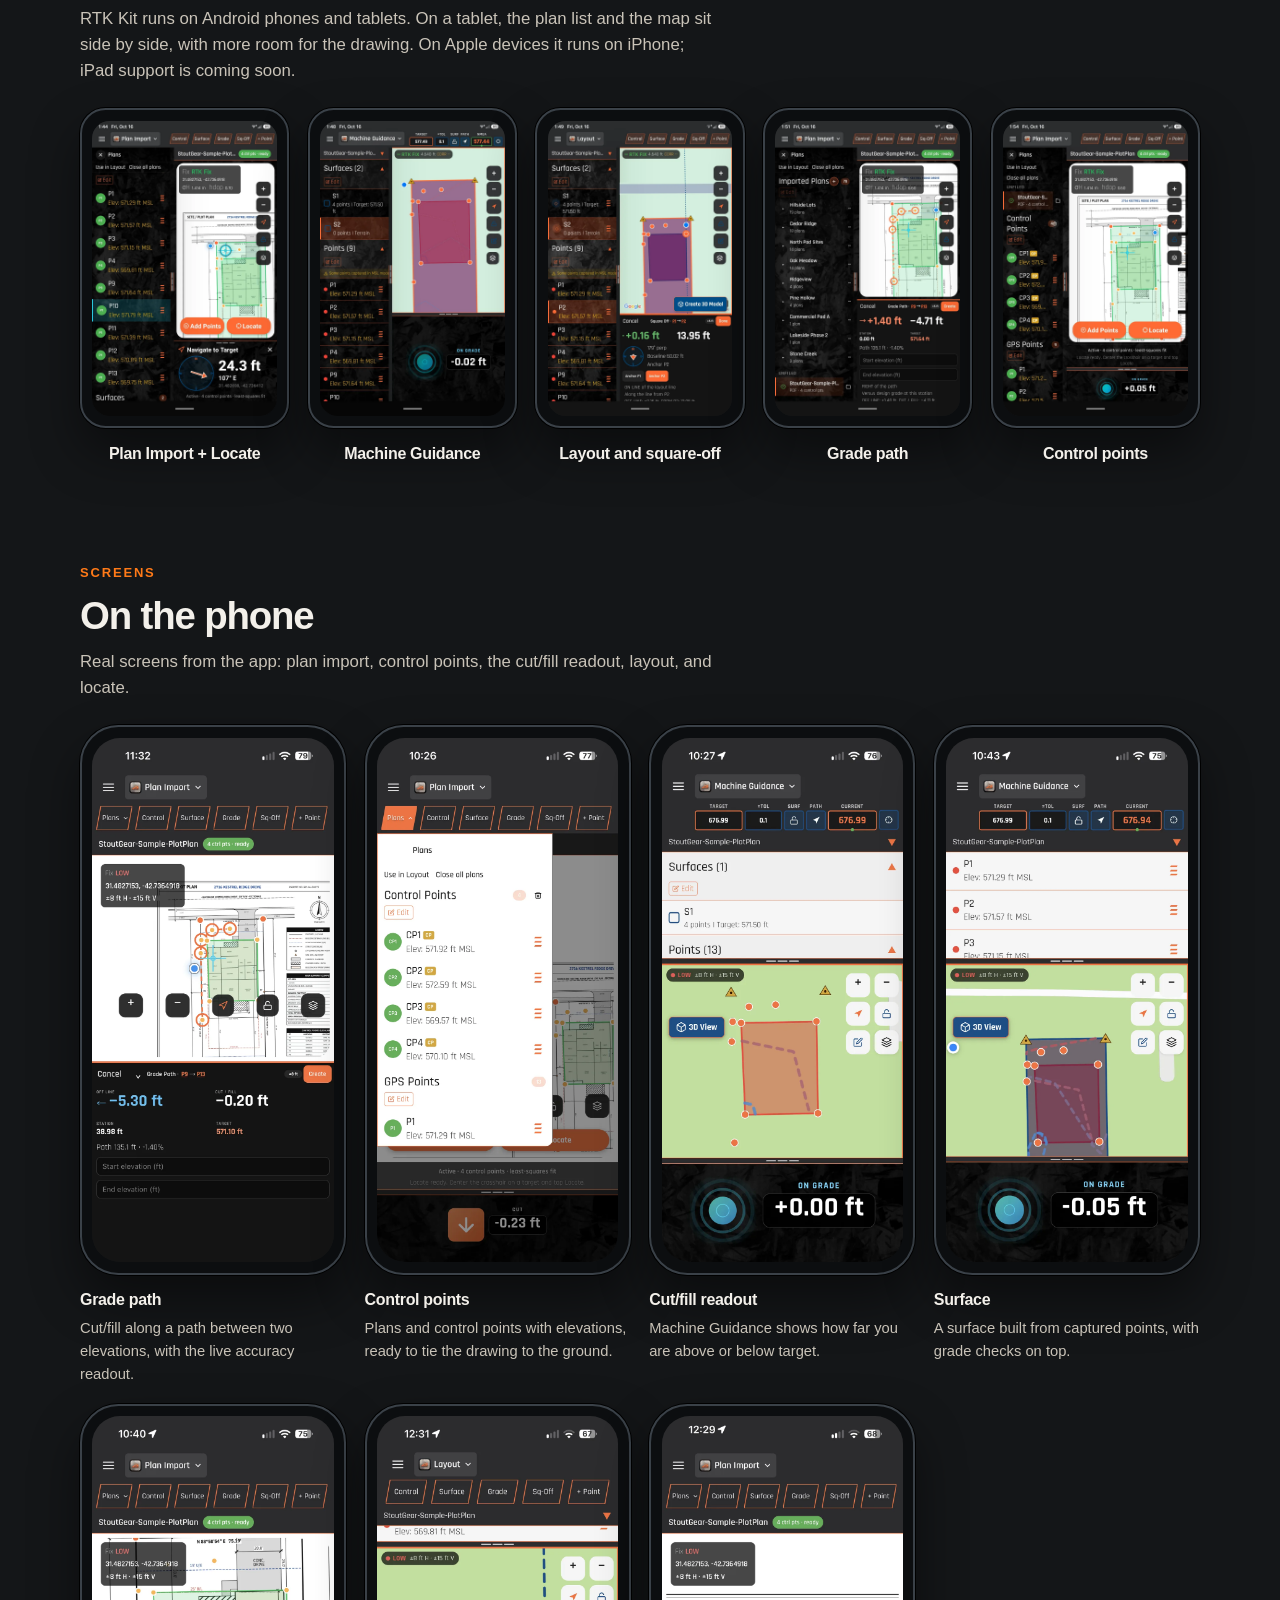
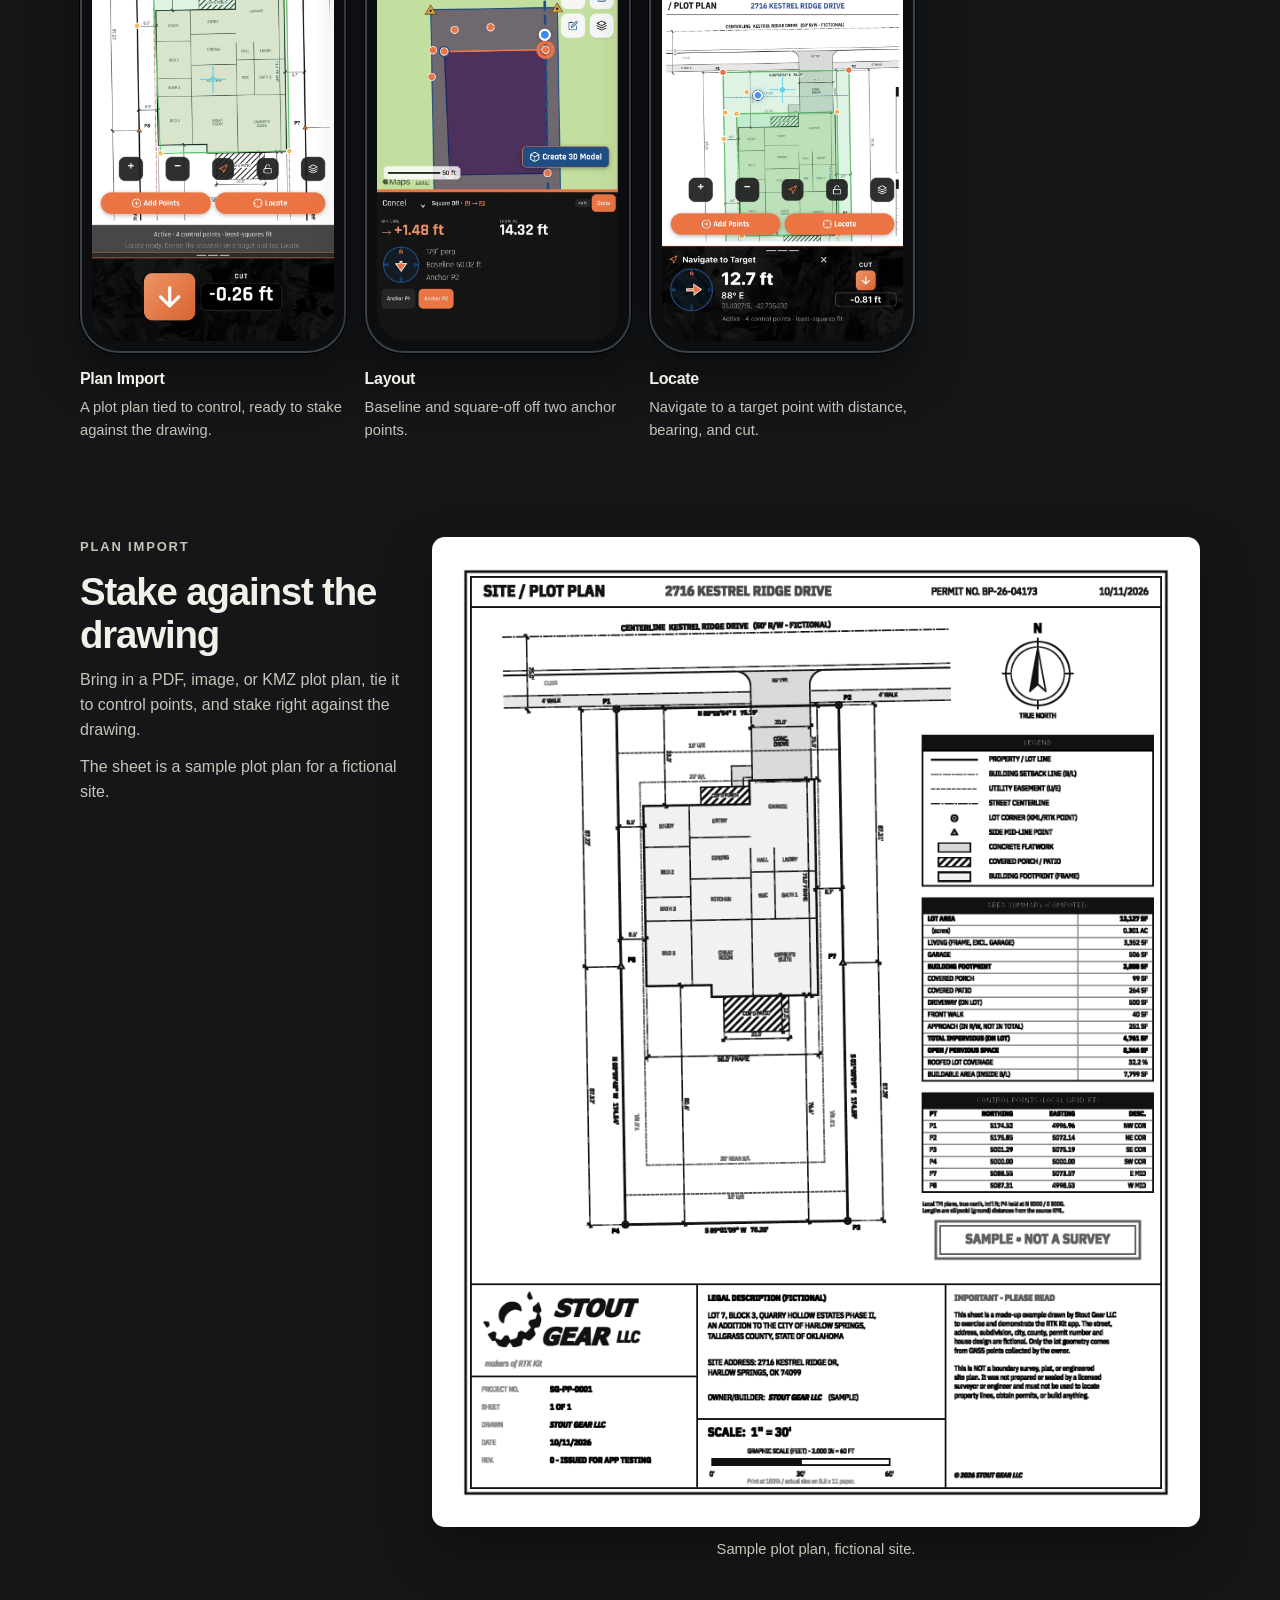
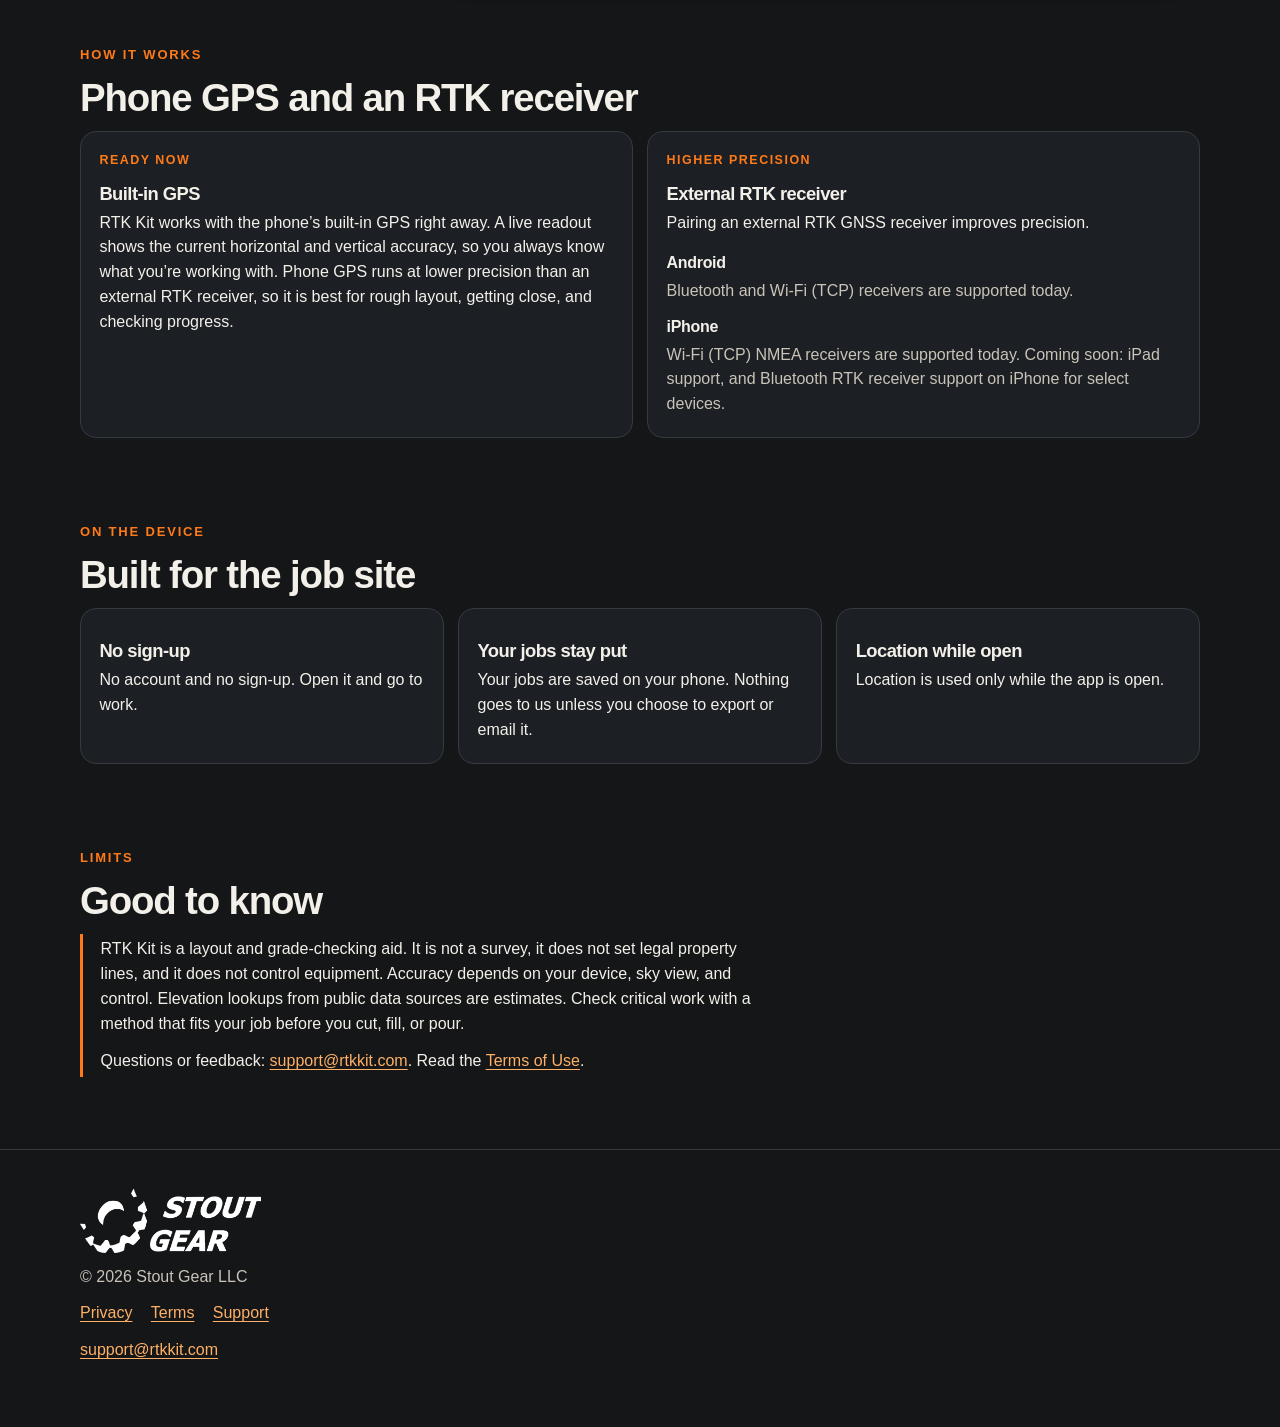
==== commit 7fb55d04: "Android tablet hero; Android-first ordering" ====
--- a/index.html
+++ b/index.html
@@ -77,31 +77,27 @@
         <p class="support-line">It works with your phone’s built-in GPS right away. A live readout shows the current horizontal and vertical accuracy, so you always know what you’re working with.</p>
       </div>
       <div class="hero-visual">
-        <div class="device">
-          <div class="device-screen">
-            <img src="assets/screens/machine-guidance.webp" width="780" height="1695" alt="The Machine Guidance screen: a large cut readout, target and current elevation, and the live horizontal and vertical accuracy." fetchpriority="high">
-          </div>
-        </div>
+        <img class="hero-tablet" src="assets/hero-tablet.png" width="373" height="534" alt="RTK Kit on an Android tablet: Plan Import with a sample plot plan and Navigate to Target." fetchpriority="high">
       </div>
       <div class="hero-actions">
         <!--
           STORE LINKS
           When the listings are live, replace these two hrefs.
+          Google Play example: https://play.google.com/store/apps/details?id=com.example.rtkkit
           App Store example: https://apps.apple.com/app/id0000000000
-          Google Play example: https://play.google.com/store/apps/details?id=com.example.rtkkit
           They currently point at #coming-soon on this page.
         -->
         <div class="store-badges">
+          <a class="store-badge" id="store-link-google-play" href="#coming-soon">
+            <span class="store-kicker">Coming soon</span>
+            <span class="store-name">Google Play</span>
+          </a>
           <a class="store-badge" id="store-link-app-store" href="#coming-soon">
             <span class="store-kicker">Coming soon</span>
             <span class="store-name">App Store</span>
           </a>
-          <a class="store-badge" id="store-link-google-play" href="#coming-soon">
-            <span class="store-kicker">Coming soon</span>
-            <span class="store-name">Google Play</span>
-          </a>
         </div>
-        <p id="coming-soon" class="coming-note">The App Store and Google Play listings are on the way.</p>
+        <p id="coming-soon" class="coming-note">The Google Play and App Store listings are on the way.</p>
         <p class="guard prose"><a href="#disclaimer">Not a survey. Not machine control.</a></p>
       </div>
     </div>
@@ -190,6 +186,67 @@
           </div>
           <h3>Feet or meters</h3>
           <p>Work in the units the job uses.</p>
+        </li>
+      </ul>
+    </div>
+  </section>
+
+  <section class="section" id="tablet" aria-labelledby="tablet-title">
+    <div class="section-inner">
+      <p class="eyebrow">Tablet</p>
+      <h2 id="tablet-title">On an Android tablet</h2>
+      <p class="section-intro">RTK Kit runs on Android phones and tablets. On a tablet, the plan list and the map sit side by side, with more room for the drawing. On Apple devices it runs on iPhone; iPad support is coming soon.</p>
+      <p class="swipe-hint">Swipe sideways for more screens.</p>
+      <ul class="gallery gallery-tablet">
+        <li>
+          <figure>
+            <div class="device tablet">
+              <div class="device-screen">
+                <img src="assets/screens/tablet/plan-import-locate.webp" width="800" height="1280" alt="RTK Kit Plan Import + Locate screen on an Android tablet" loading="lazy">
+              </div>
+            </div>
+            <figcaption><strong>Plan Import + Locate</strong></figcaption>
+          </figure>
+        </li>
+        <li>
+          <figure>
+            <div class="device tablet">
+              <div class="device-screen">
+                <img src="assets/screens/tablet/machine-guidance.webp" width="800" height="1280" alt="RTK Kit Machine Guidance screen on an Android tablet" loading="lazy">
+              </div>
+            </div>
+            <figcaption><strong>Machine Guidance</strong></figcaption>
+          </figure>
+        </li>
+        <li>
+          <figure>
+            <div class="device tablet">
+              <div class="device-screen">
+                <img src="assets/screens/tablet/layout-square-off.webp" width="800" height="1280" alt="RTK Kit Layout and square-off screen on an Android tablet" loading="lazy">
+              </div>
+            </div>
+            <figcaption><strong>Layout and square-off</strong></figcaption>
+          </figure>
+        </li>
+        <li>
+          <figure>
+            <div class="device tablet">
+              <div class="device-screen">
+                <img src="assets/screens/tablet/grade-path.webp" width="800" height="1280" alt="RTK Kit Grade path screen on an Android tablet" loading="lazy">
+              </div>
+            </div>
+            <figcaption><strong>Grade path</strong></figcaption>
+          </figure>
+        </li>
+        <li>
+          <figure>
+            <div class="device tablet">
+              <div class="device-screen">
+                <img src="assets/screens/tablet/control-points.webp" width="800" height="1280" alt="RTK Kit Control points screen on an Android tablet" loading="lazy">
+              </div>
+            </div>
+            <figcaption><strong>Control points</strong></figcaption>
+          </figure>
         </li>
       </ul>
     </div>
@@ -301,66 +358,6 @@
     </div>
   </section>
 
-  <section class="section" id="tablet" aria-labelledby="tablet-title">
-    <div class="section-inner">
-      <p class="eyebrow">Tablet</p>
-      <h2 id="tablet-title">On an Android tablet</h2>
-      <p class="section-intro">RTK Kit runs on Android phones and tablets. On a tablet, the plan list and the map sit side by side, with more room for the drawing. On Apple devices it runs on iPhone; iPad support is coming soon.</p>
-      <p class="swipe-hint">Swipe sideways for more screens.</p>
-      <ul class="gallery gallery-tablet">
-        <li>
-          <figure>
-            <div class="device tablet">
-              <div class="device-screen">
-                <img src="assets/screens/tablet/plan-import-locate.webp" width="800" height="1280" alt="RTK Kit Plan Import + Locate screen on an Android tablet" loading="lazy">
-              </div>
-            </div>
-            <figcaption><strong>Plan Import + Locate</strong></figcaption>
-          </figure>
-        </li>
-        <li>
-          <figure>
-            <div class="device tablet">
-              <div class="device-screen">
-                <img src="assets/screens/tablet/machine-guidance.webp" width="800" height="1280" alt="RTK Kit Machine Guidance screen on an Android tablet" loading="lazy">
-              </div>
-            </div>
-            <figcaption><strong>Machine Guidance</strong></figcaption>
-          </figure>
-        </li>
-        <li>
-          <figure>
-            <div class="device tablet">
-              <div class="device-screen">
-                <img src="assets/screens/tablet/layout-square-off.webp" width="800" height="1280" alt="RTK Kit Layout and square-off screen on an Android tablet" loading="lazy">
-              </div>
-            </div>
-            <figcaption><strong>Layout and square-off</strong></figcaption>
-          </figure>
-        </li>
-        <li>
-          <figure>
-            <div class="device tablet">
-              <div class="device-screen">
-                <img src="assets/screens/tablet/grade-path.webp" width="800" height="1280" alt="RTK Kit Grade path screen on an Android tablet" loading="lazy">
-              </div>
-            </div>
-            <figcaption><strong>Grade path</strong></figcaption>
-          </figure>
-        </li>
-        <li>
-          <figure>
-            <div class="device tablet">
-              <div class="device-screen">
-                <img src="assets/screens/tablet/control-points.webp" width="800" height="1280" alt="RTK Kit Control points screen on an Android tablet" loading="lazy">
-              </div>
-            </div>
-            <figcaption><strong>Control points</strong></figcaption>
-          </figure>
-        </li>
-      </ul>
-    </div>
-  </section>
 
 
   <section class="section" id="plan" aria-labelledby="plan-title">
--- a/assets/site.css
+++ b/assets/site.css
@@ -621,3 +621,6 @@
 .device.tablet { border-radius: 1.6rem; }
 .device.tablet .device-screen { aspect-ratio: 800 / 1280; border-radius: 1.1rem; }
 .gallery-tablet figcaption { text-align: center; }
+
+/* Hero tablet mockup (image includes its own device frame) */
+.hero-tablet { display: block; width: min(373px, 88vw); height: auto; }
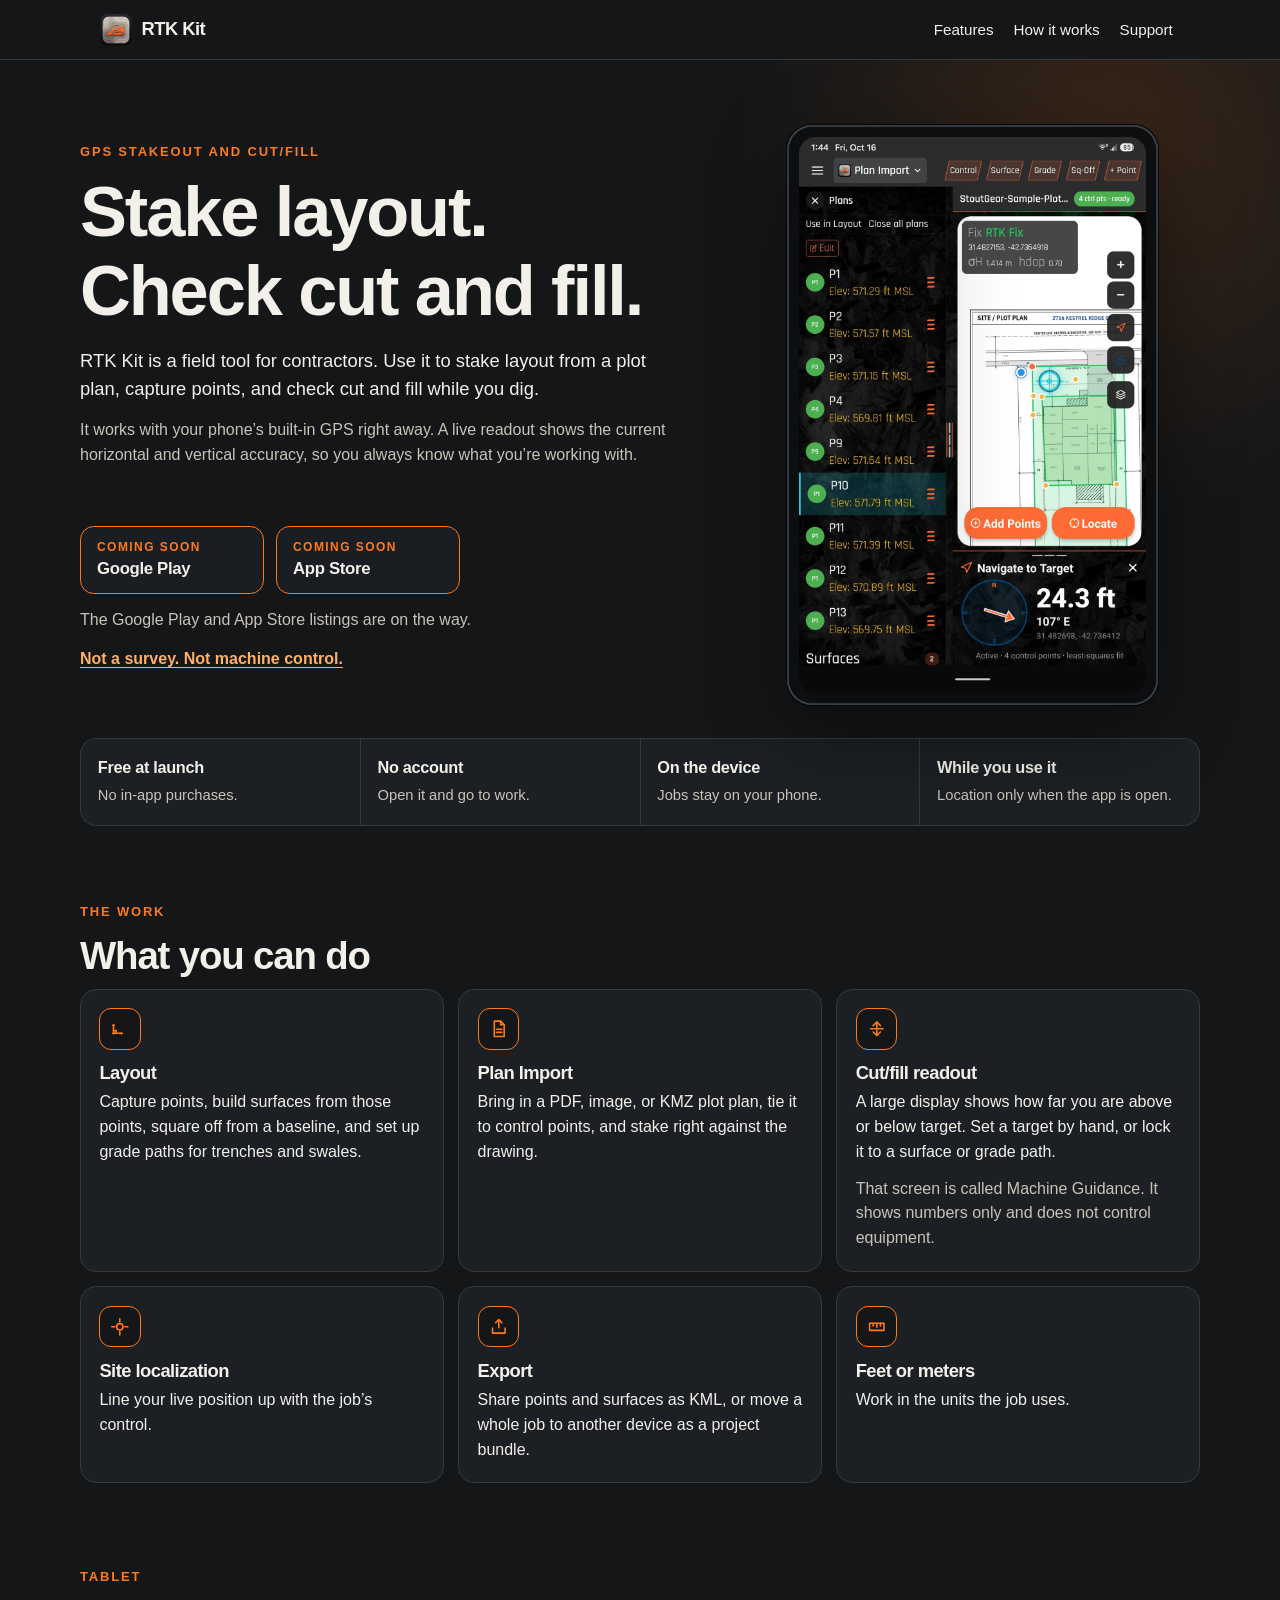
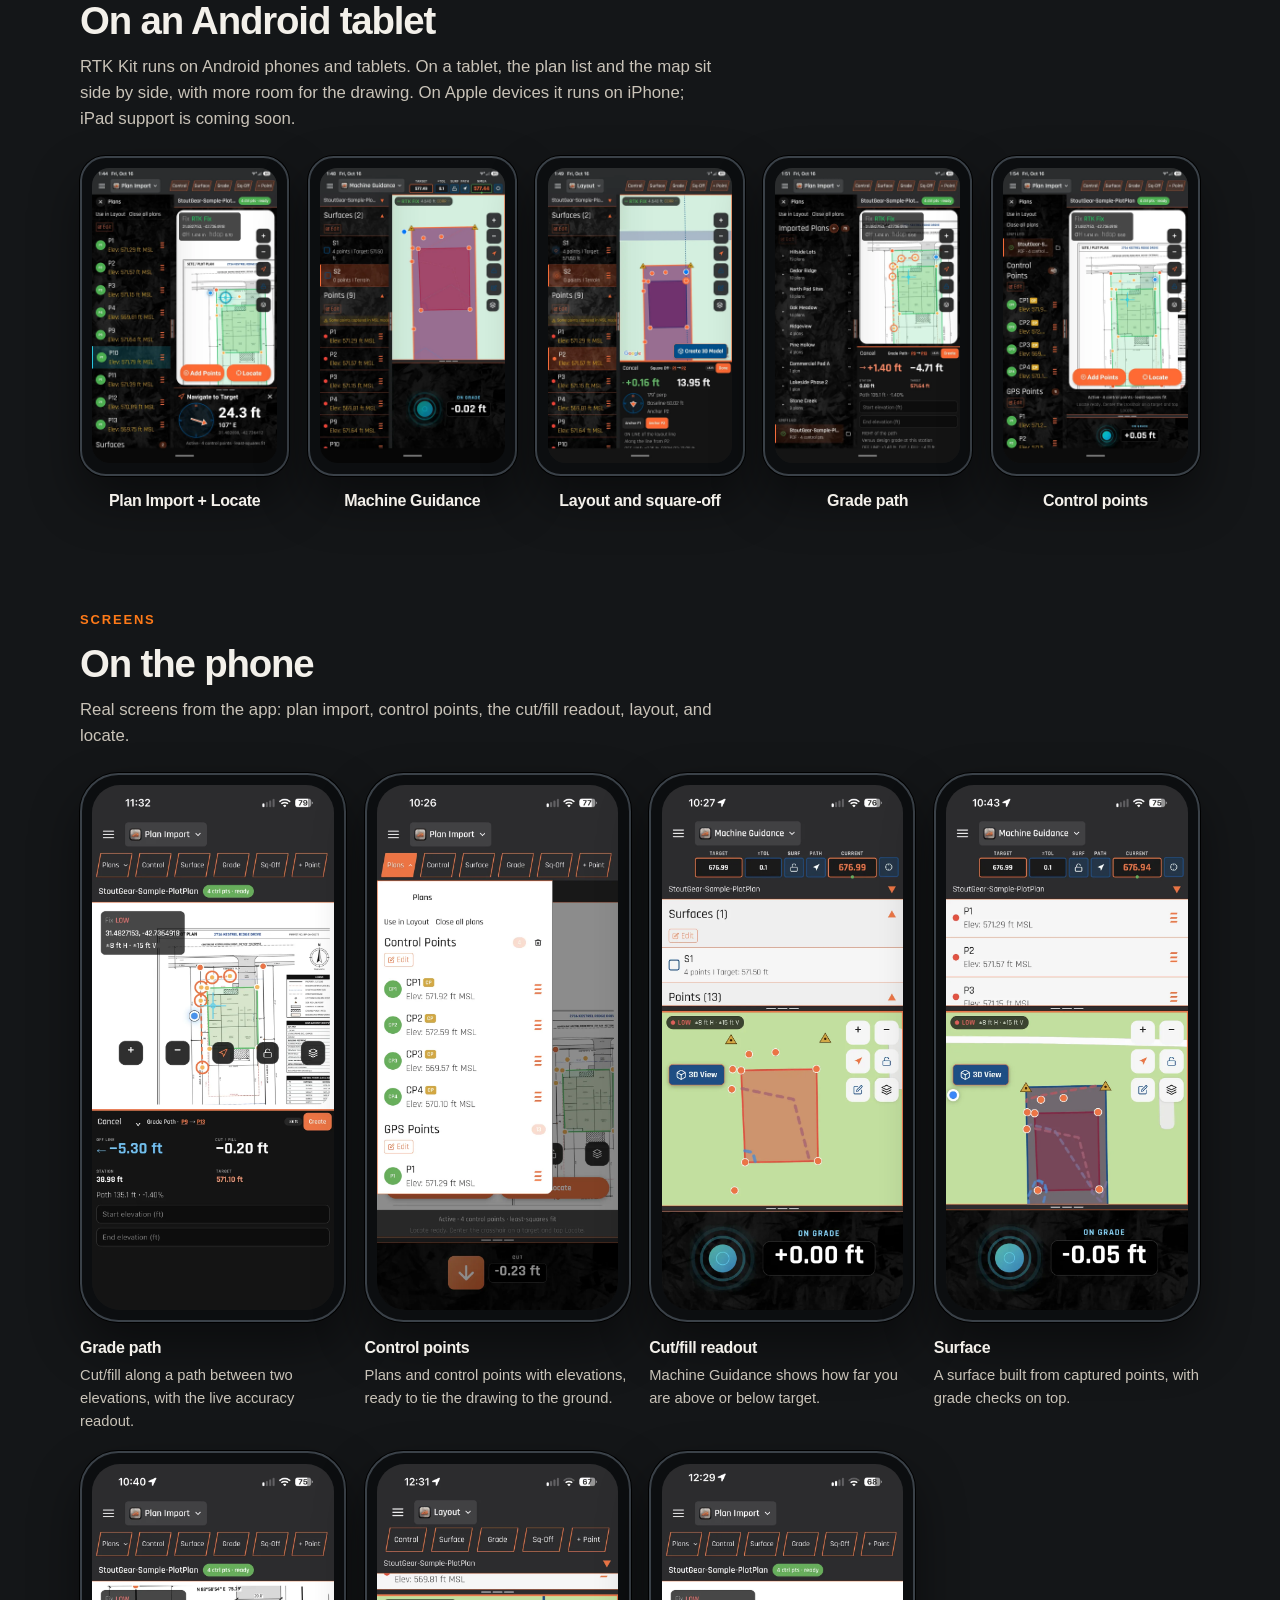
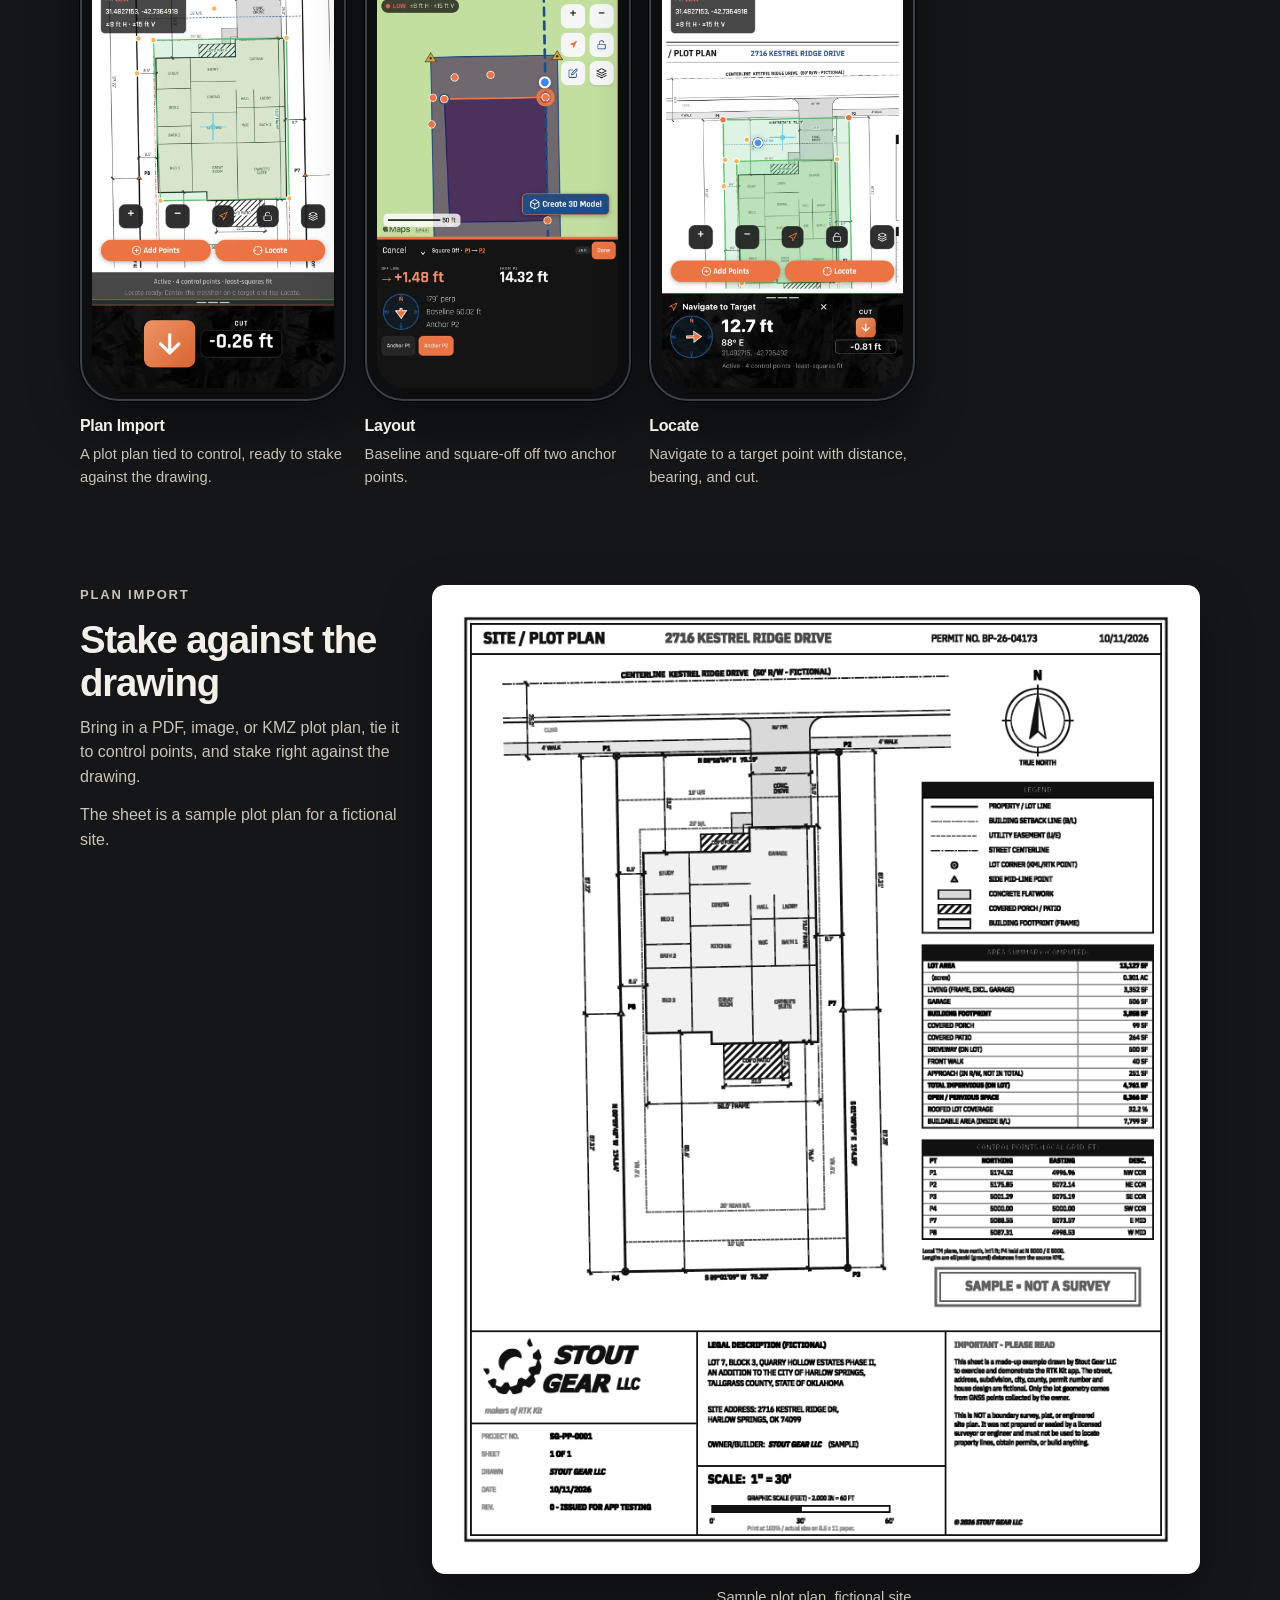
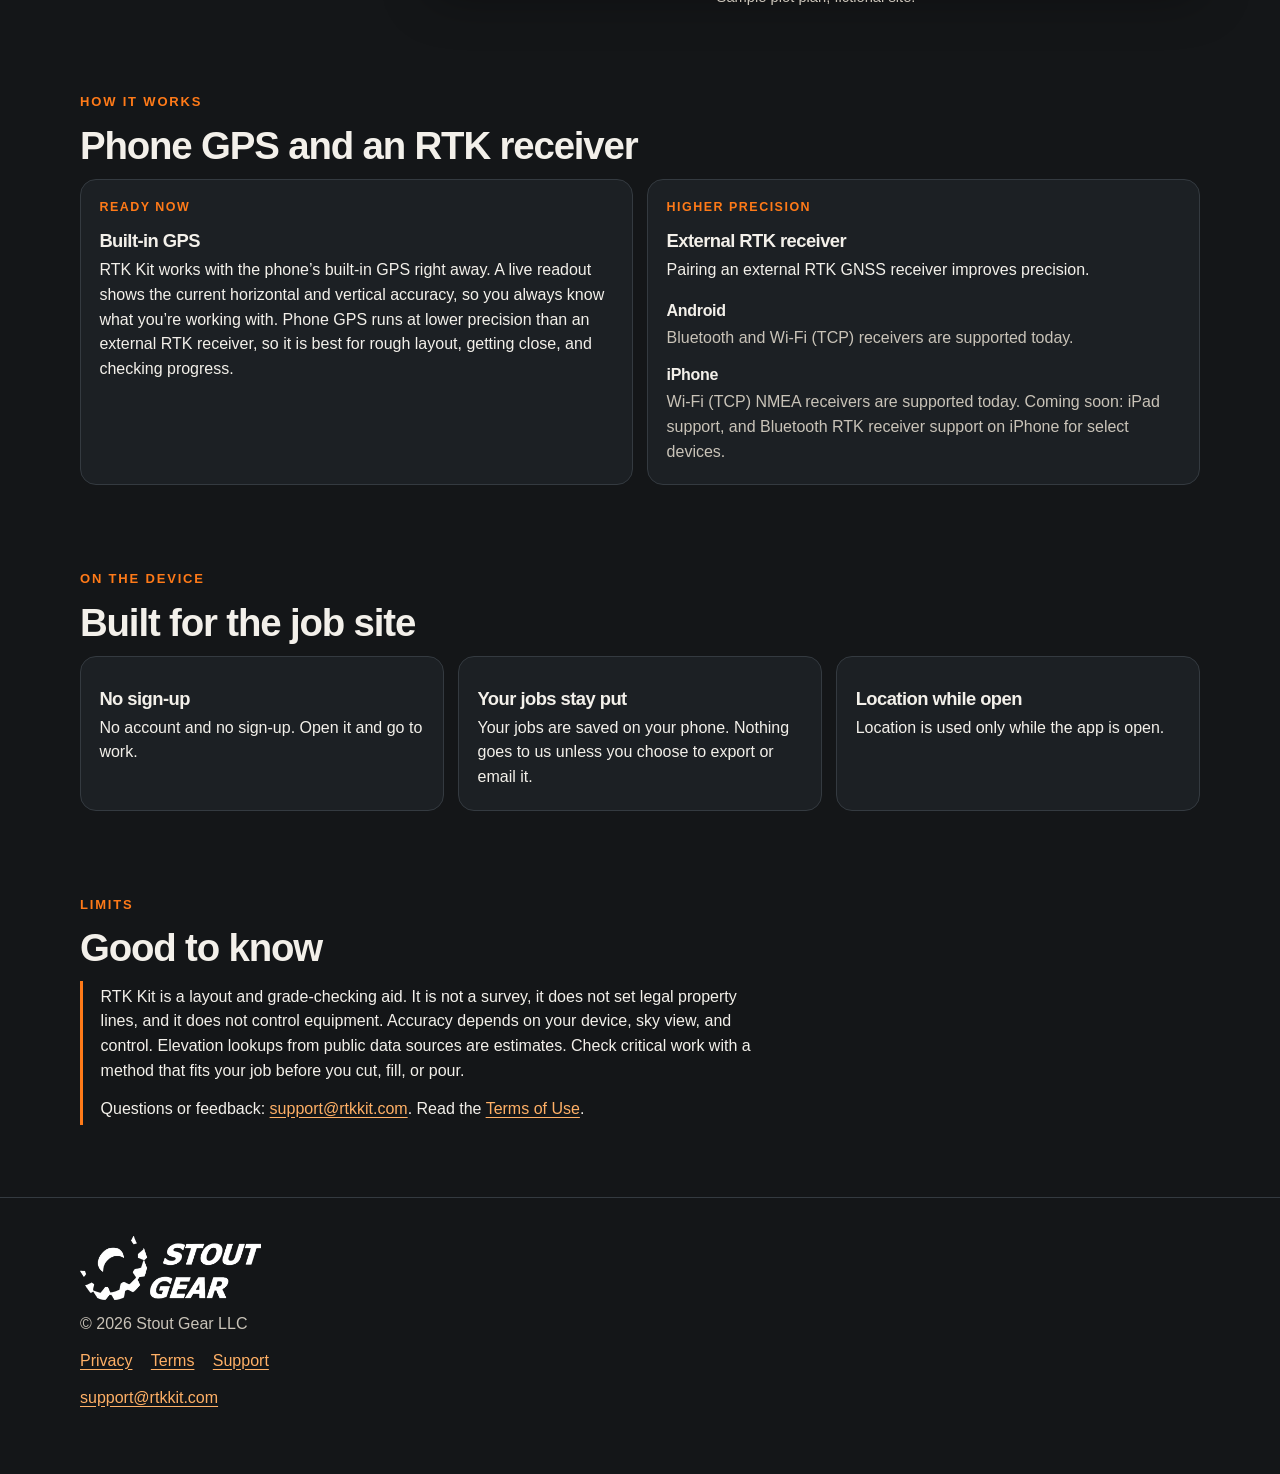
==== commit 1bd67ffc: "Crisp hero tablet built from full-res screenshot" ====
--- a/index.html
+++ b/index.html
@@ -77,7 +77,7 @@
         <p class="support-line">It works with your phone’s built-in GPS right away. A live readout shows the current horizontal and vertical accuracy, so you always know what you’re working with.</p>
       </div>
       <div class="hero-visual">
-        <img class="hero-tablet" src="assets/hero-tablet.png" width="373" height="534" alt="RTK Kit on an Android tablet: Plan Import with a sample plot plan and Navigate to Target." fetchpriority="high">
+        <img class="hero-tablet" src="assets/hero-tablet.png" width="1160" height="1808" alt="RTK Kit on an Android tablet: Plan Import with a sample plot plan and Navigate to Target." fetchpriority="high">
       </div>
       <div class="hero-actions">
         <!--
--- a/assets/site.css
+++ b/assets/site.css
@@ -623,4 +623,4 @@
 .gallery-tablet figcaption { text-align: center; }
 
 /* Hero tablet mockup (image includes its own device frame) */
-.hero-tablet { display: block; width: min(373px, 88vw); height: auto; }
+.hero-tablet { display: block; width: min(373px, 88vw); height: auto; filter: drop-shadow(0 24px 40px rgba(0, 0, 0, 0.45)); }
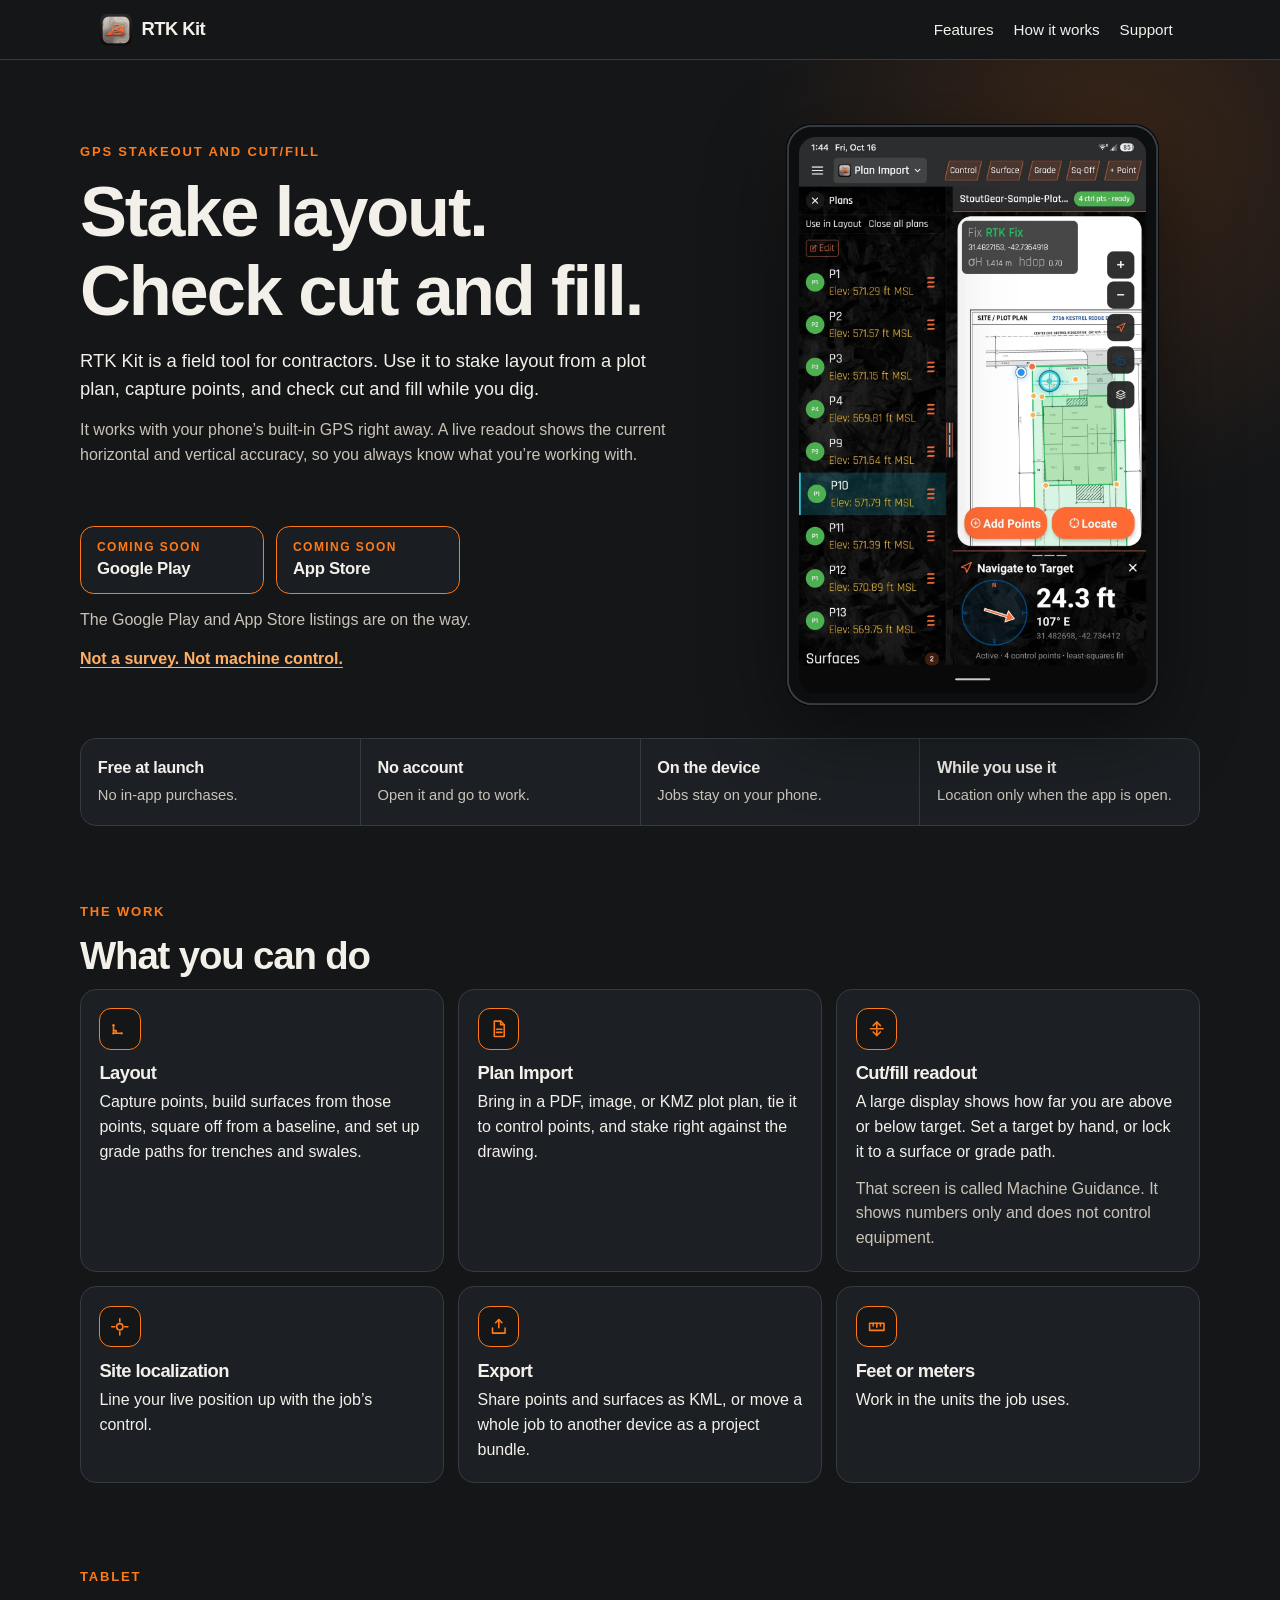
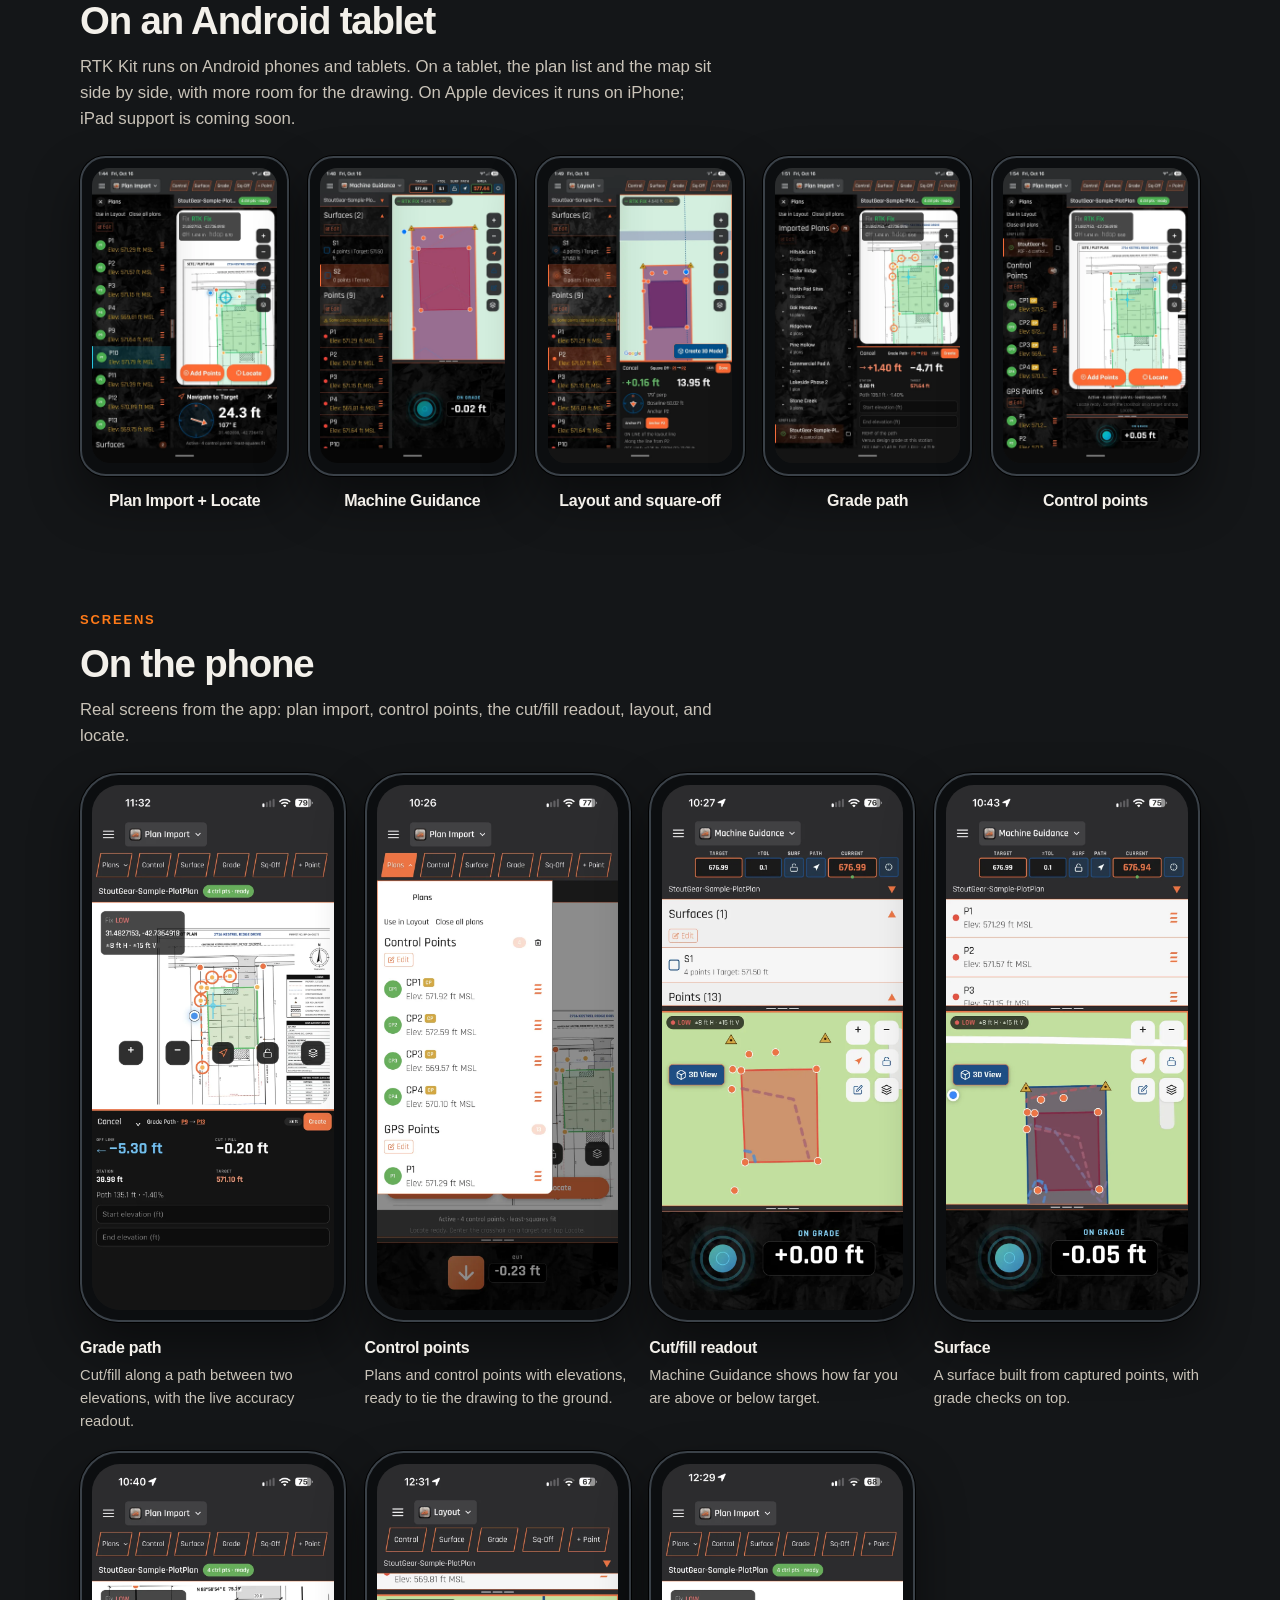
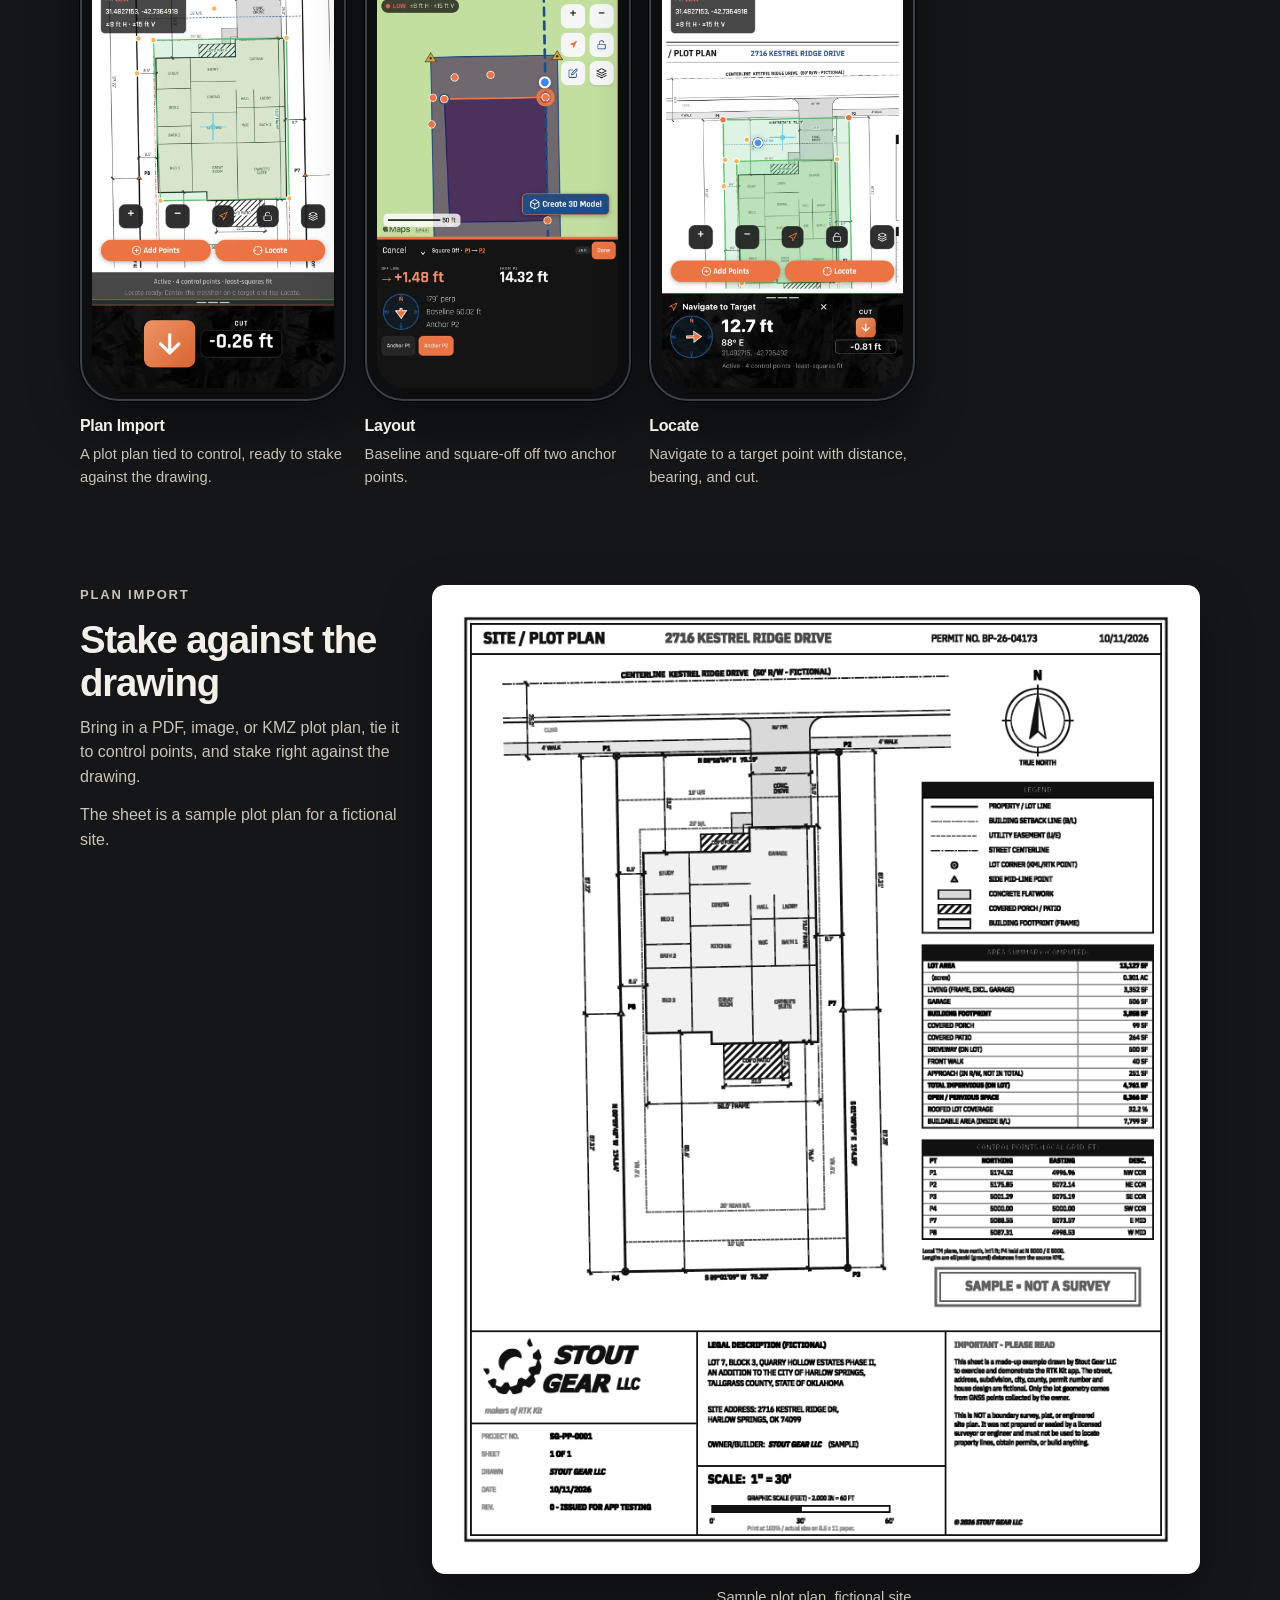
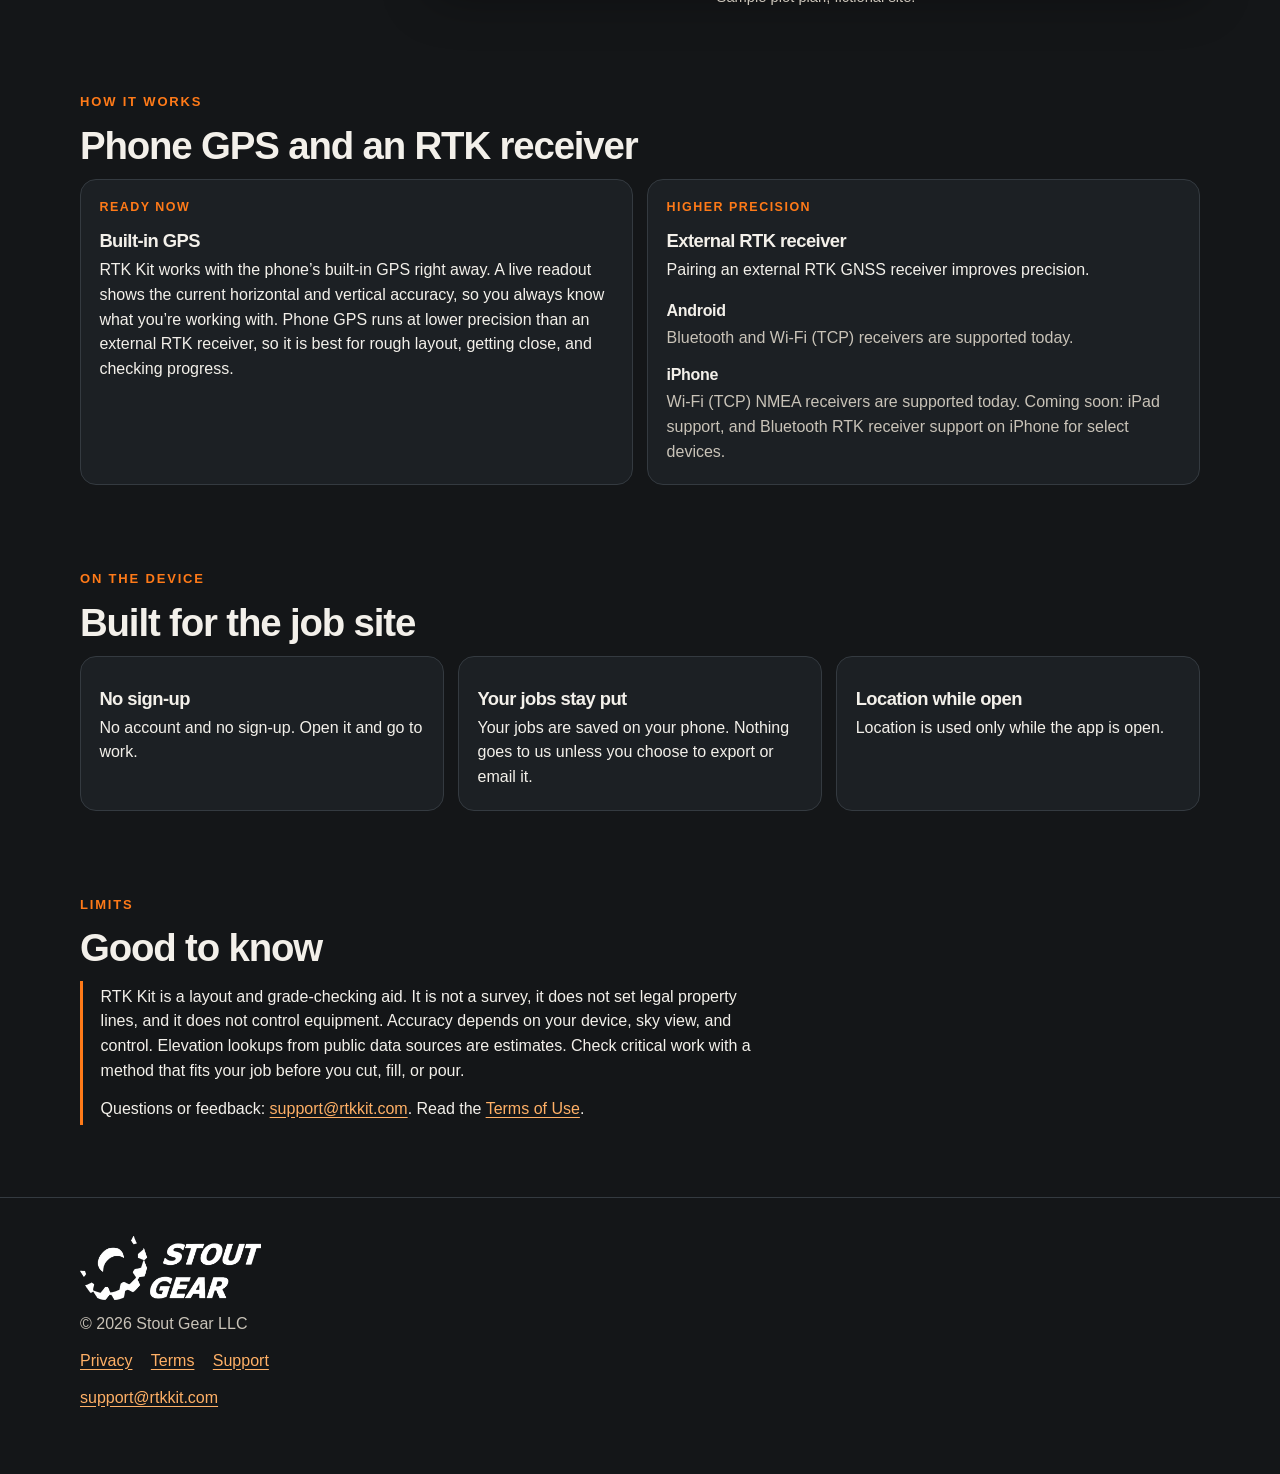
==== commit adc32303: "Serve hero tablet as WebP" ====
--- a/index.html
+++ b/index.html
@@ -77,7 +77,7 @@
         <p class="support-line">It works with your phone’s built-in GPS right away. A live readout shows the current horizontal and vertical accuracy, so you always know what you’re working with.</p>
       </div>
       <div class="hero-visual">
-        <img class="hero-tablet" src="assets/hero-tablet.png" width="1160" height="1808" alt="RTK Kit on an Android tablet: Plan Import with a sample plot plan and Navigate to Target." fetchpriority="high">
+        <img class="hero-tablet" src="assets/hero-tablet.webp" width="1160" height="1808" alt="RTK Kit on an Android tablet: Plan Import with a sample plot plan and Navigate to Target." fetchpriority="high">
       </div>
       <div class="hero-actions">
         <!--
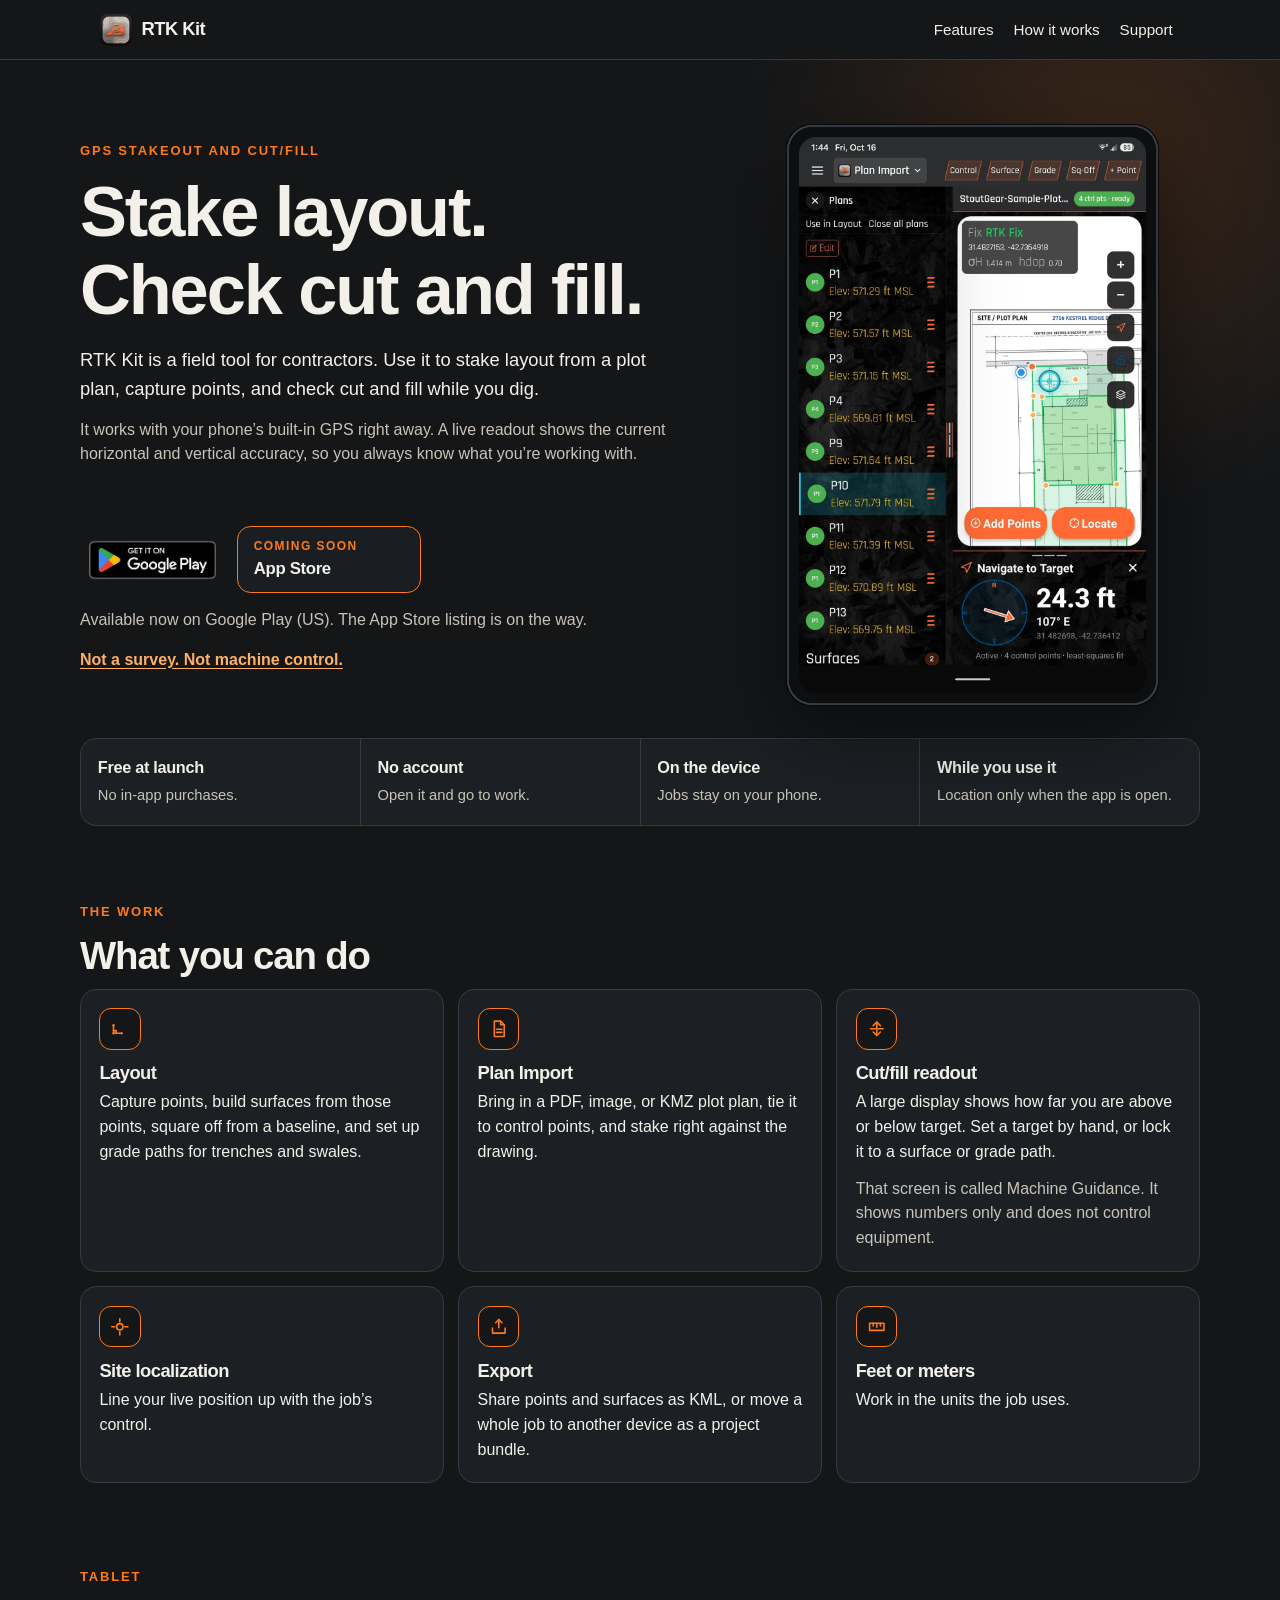
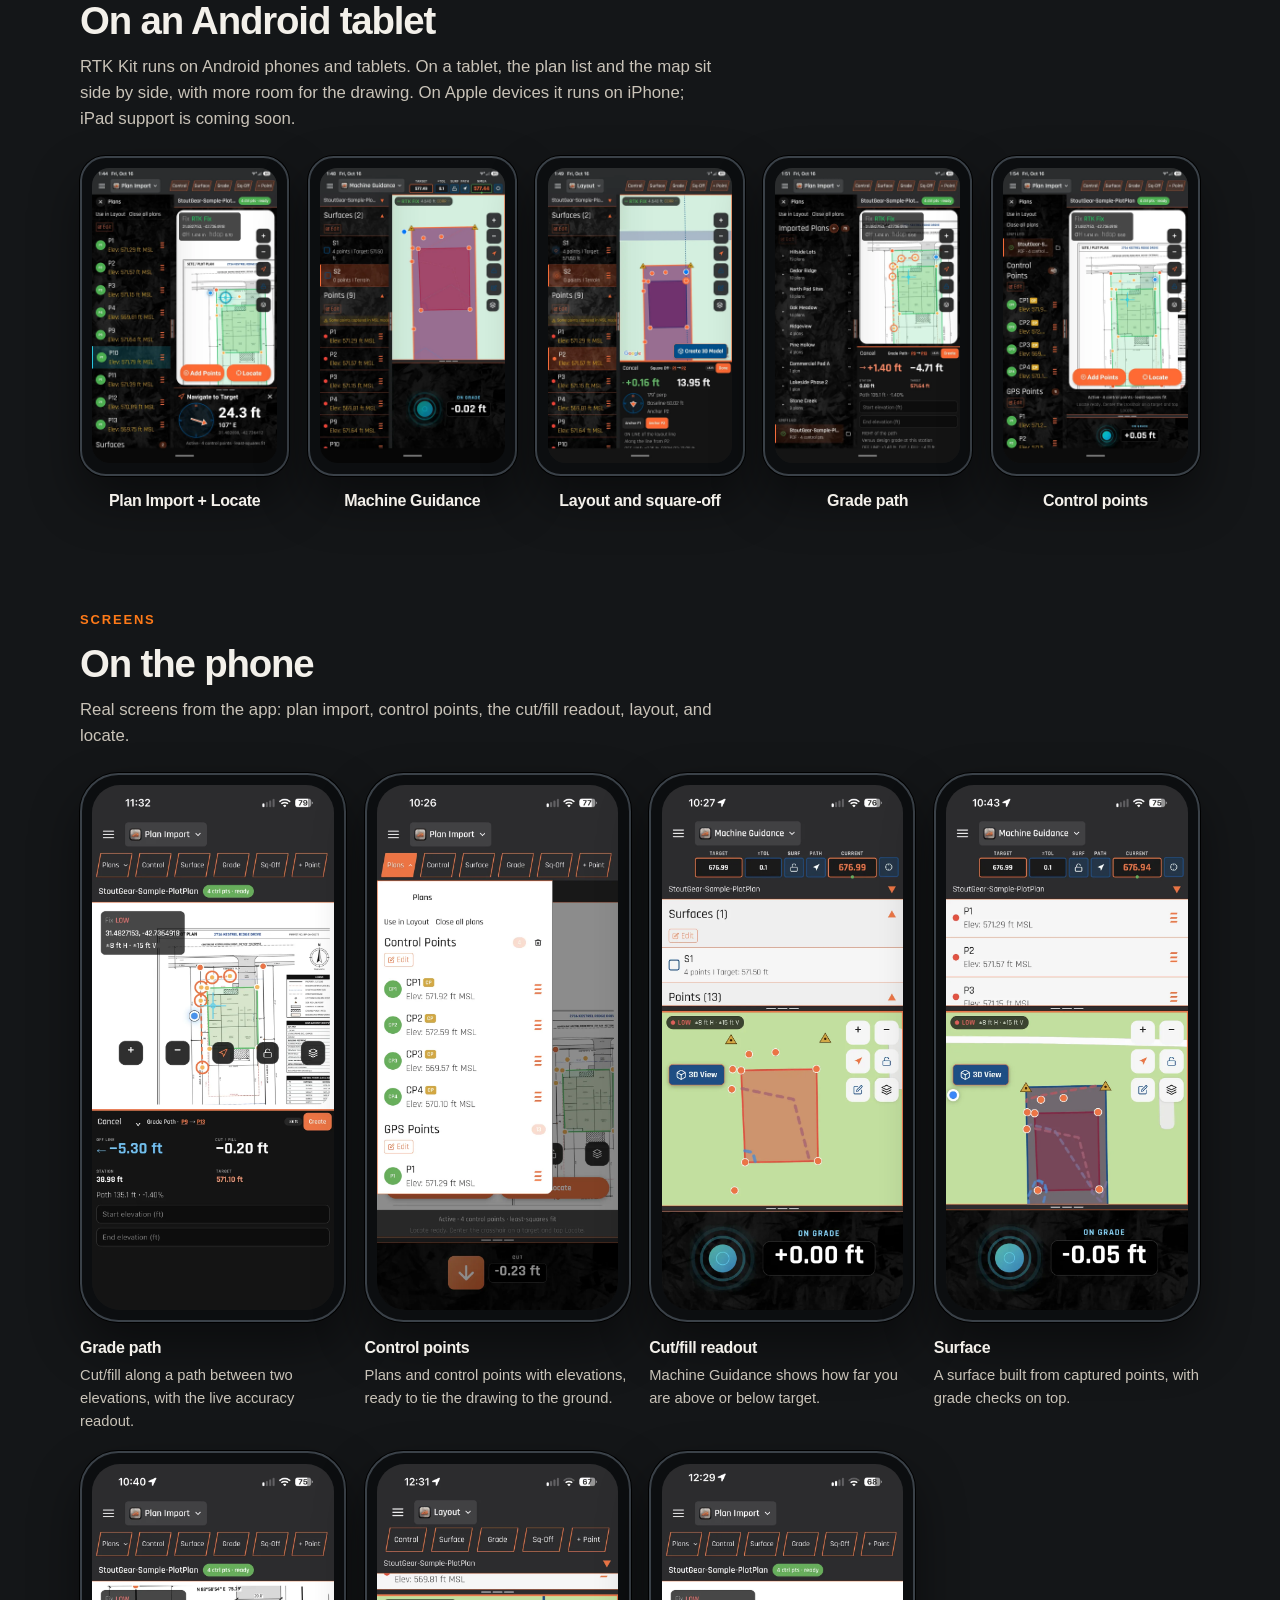
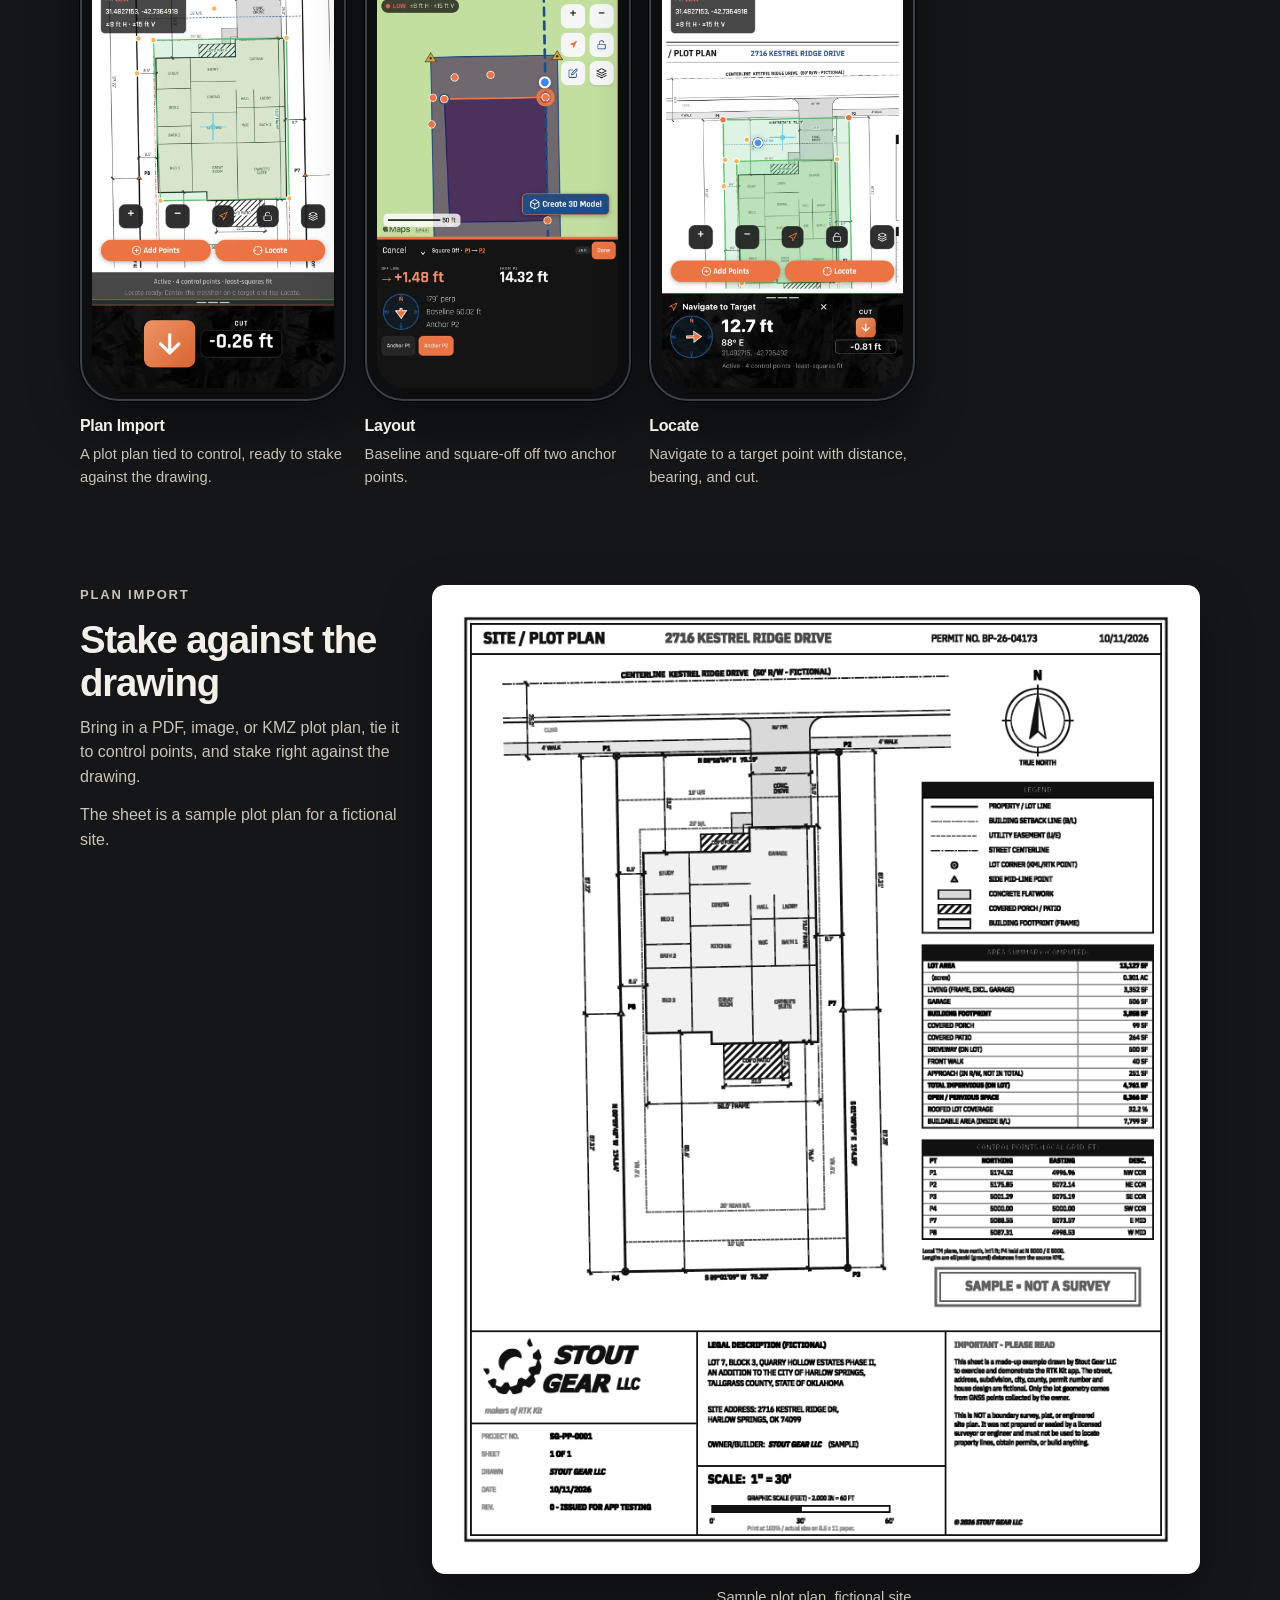
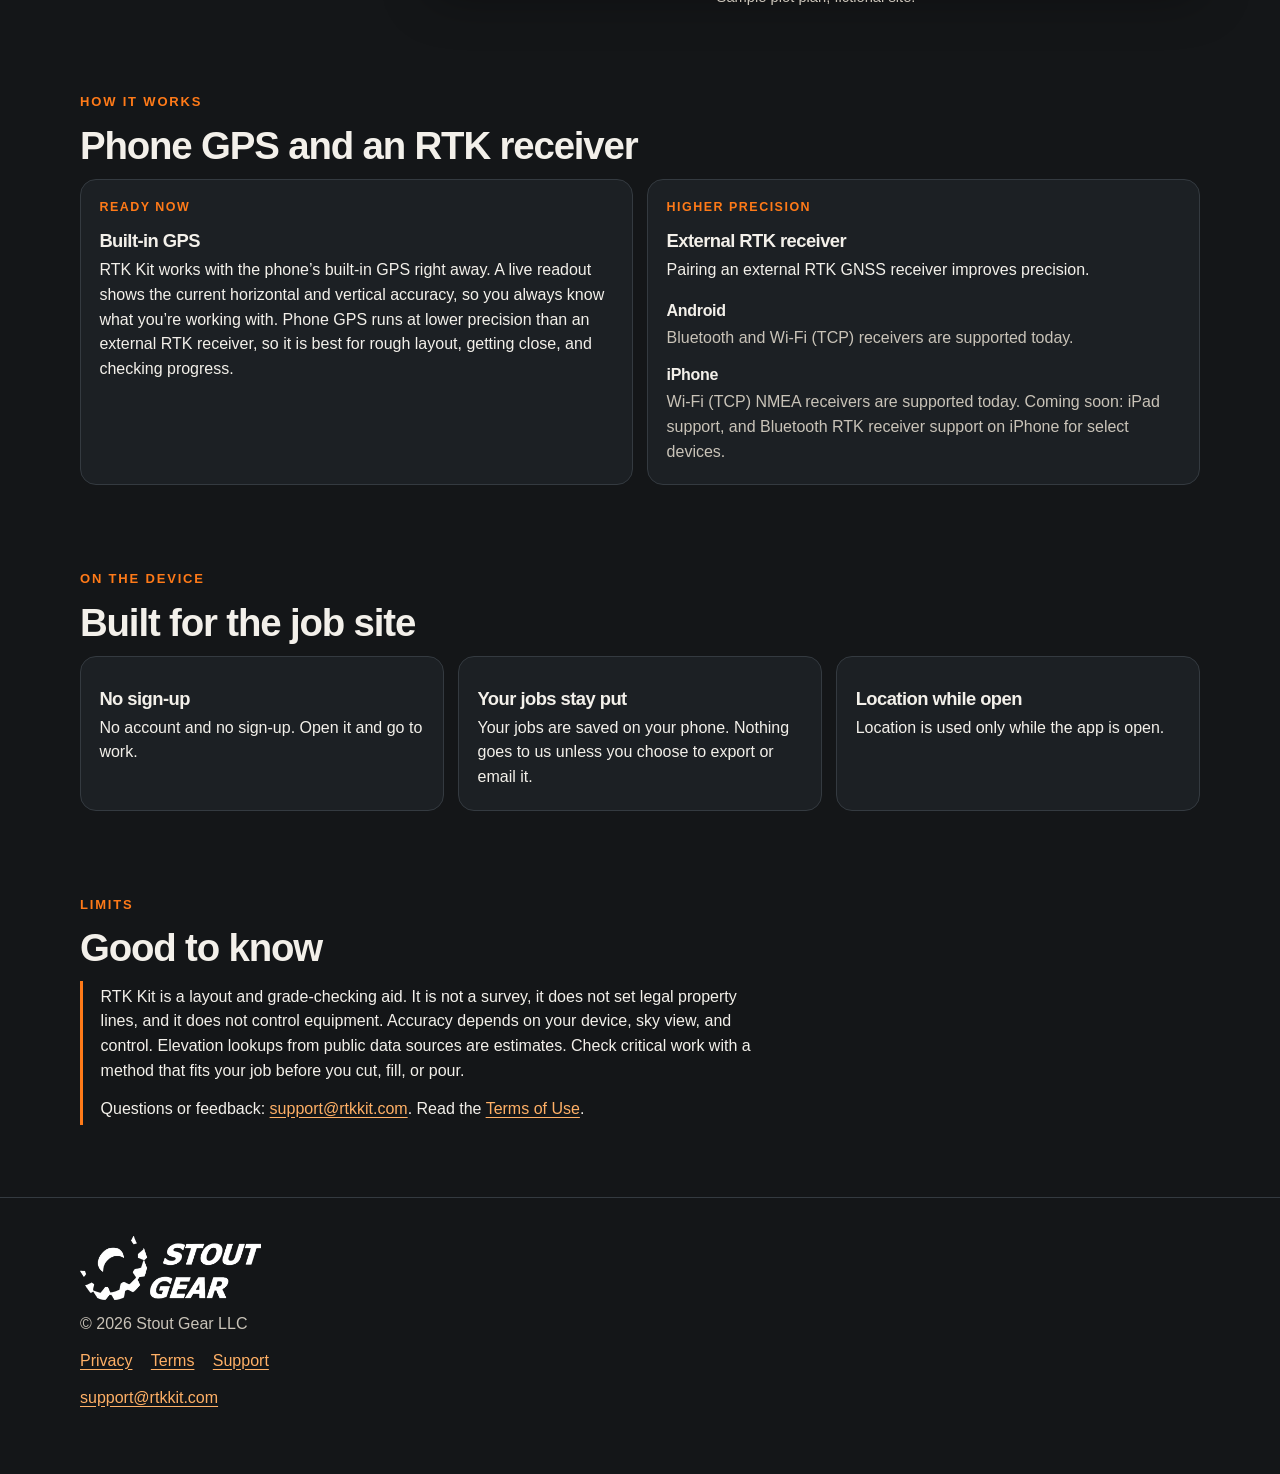
==== commit 39a7fffc: "Add live Google Play badge; keep App Store coming soon Android RTK Kit is published in the US on Goo" ====
--- a/index.html
+++ b/index.html
@@ -82,22 +82,26 @@
       <div class="hero-actions">
         <!--
           STORE LINKS
-          When the listings are live, replace these two hrefs.
-          Google Play example: https://play.google.com/store/apps/details?id=com.example.rtkkit
-          App Store example: https://apps.apple.com/app/id0000000000
-          They currently point at #coming-soon on this page.
+          Google Play is live (US): https://play.google.com/store/apps/details?id=app.replit.rtkkit
+          Official badge asset: assets/google-play-badge.png
+            (from https://play.google.com/intl/en_us/badges/ — "Get it on Google Play")
+          App Store still pending review — keep #store-link-app-store on #coming-soon until live.
         -->
         <div class="store-badges">
-          <a class="store-badge" id="store-link-google-play" href="#coming-soon">
-            <span class="store-kicker">Coming soon</span>
-            <span class="store-name">Google Play</span>
+          <a class="store-badge-play" id="store-link-google-play"
+             href="https://play.google.com/store/apps/details?id=app.replit.rtkkit"
+             target="_blank" rel="noopener noreferrer">
+            <img class="store-badge-play-img"
+                 src="assets/google-play-badge.png"
+                 width="646" height="250"
+                 alt="Get it on Google Play">
           </a>
           <a class="store-badge" id="store-link-app-store" href="#coming-soon">
             <span class="store-kicker">Coming soon</span>
             <span class="store-name">App Store</span>
           </a>
         </div>
-        <p id="coming-soon" class="coming-note">The Google Play and App Store listings are on the way.</p>
+        <p id="coming-soon" class="coming-note">Available now on Google Play (US). The App Store listing is on the way.</p>
         <p class="guard prose"><a href="#disclaimer">Not a survey. Not machine control.</a></p>
       </div>
     </div>
--- a/assets/site.css
+++ b/assets/site.css
@@ -192,7 +192,25 @@
 .store-badges {
   display: flex;
   flex-wrap: wrap;
+  align-items: center;
   gap: 0.75rem;
+}
+
+/* Official Google Play badge — do not recolor, crop, or restyle the artwork. */
+.store-badge-play {
+  display: inline-flex;
+  align-items: center;
+  line-height: 0;
+  text-decoration: none;
+  /* Clear space ≈ 1/4 of badge height per Google badge guidelines */
+  margin: 0.4rem 0;
+}
+
+.store-badge-play-img {
+  display: block;
+  /* Display height ≥ 40px (guideline minimum is 28px); artwork includes padding */
+  height: 3.5rem;
+  width: auto;
 }
 
 .store-badge {
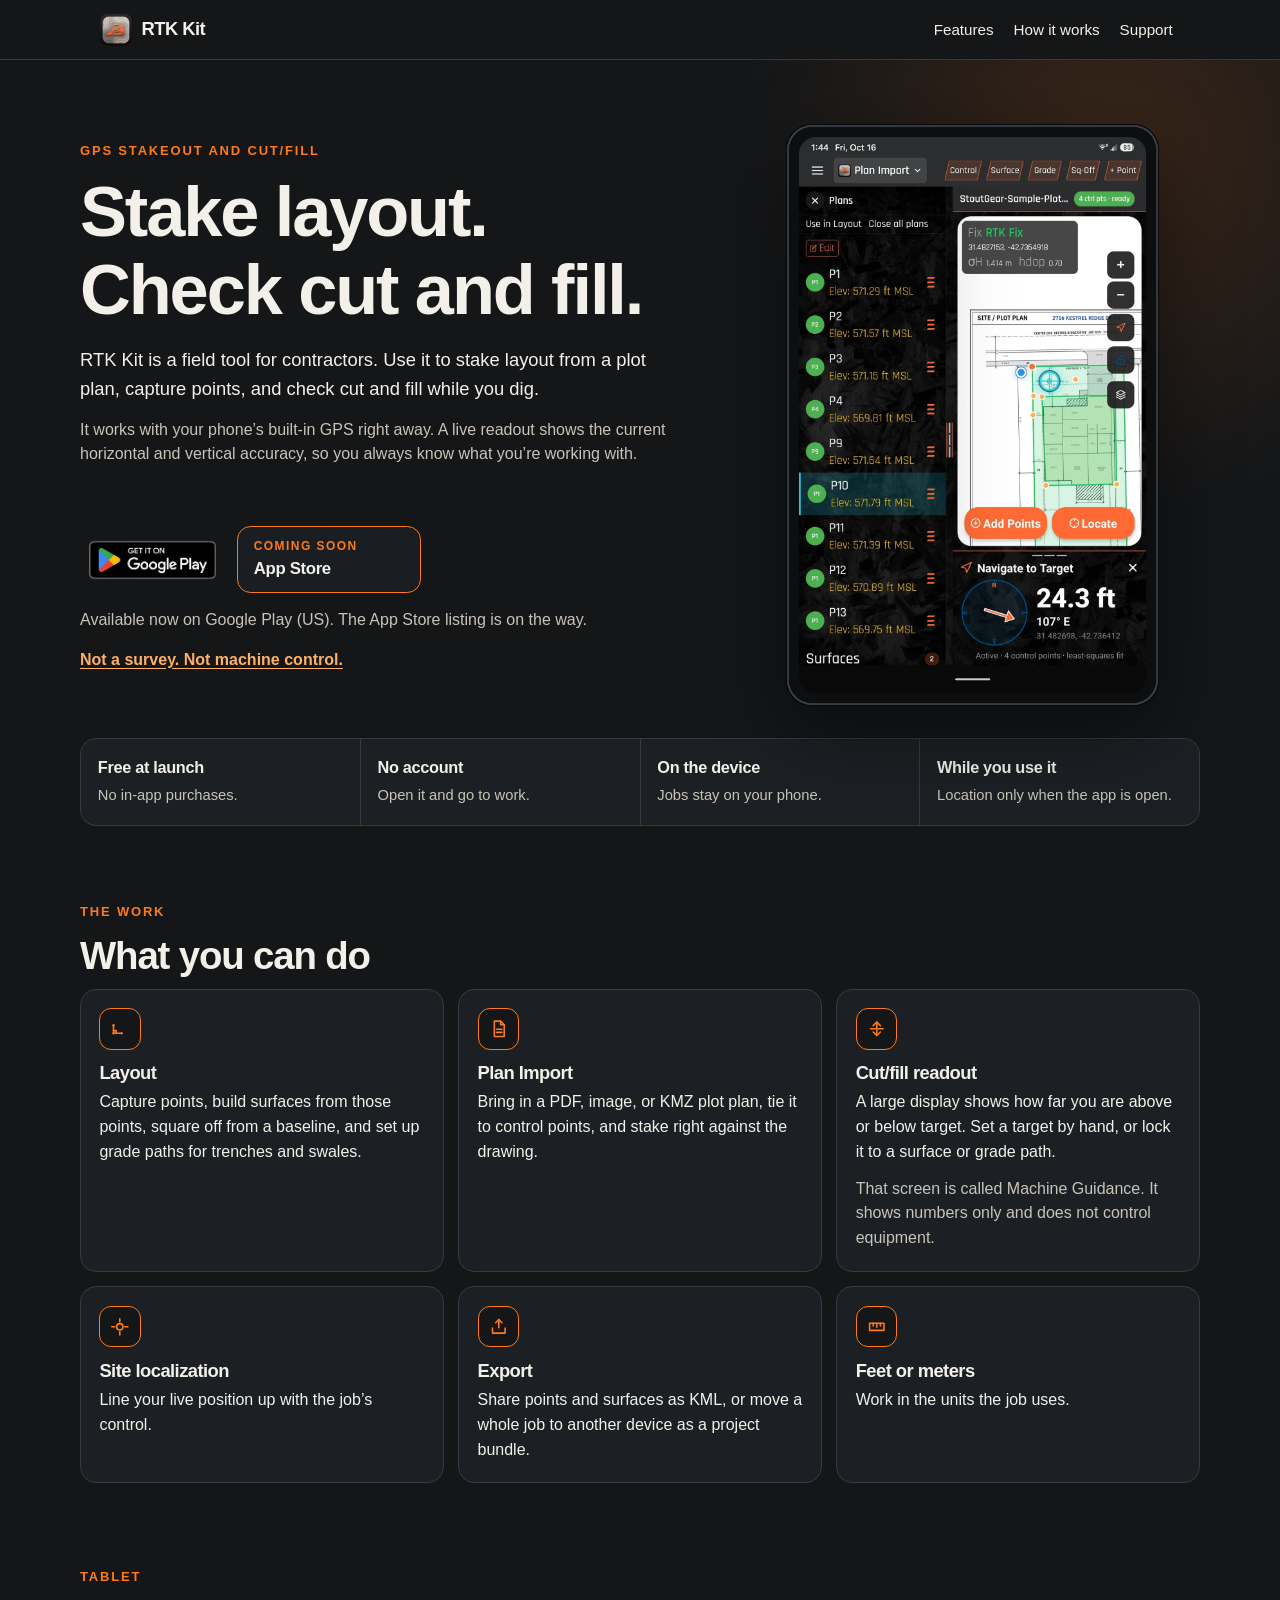
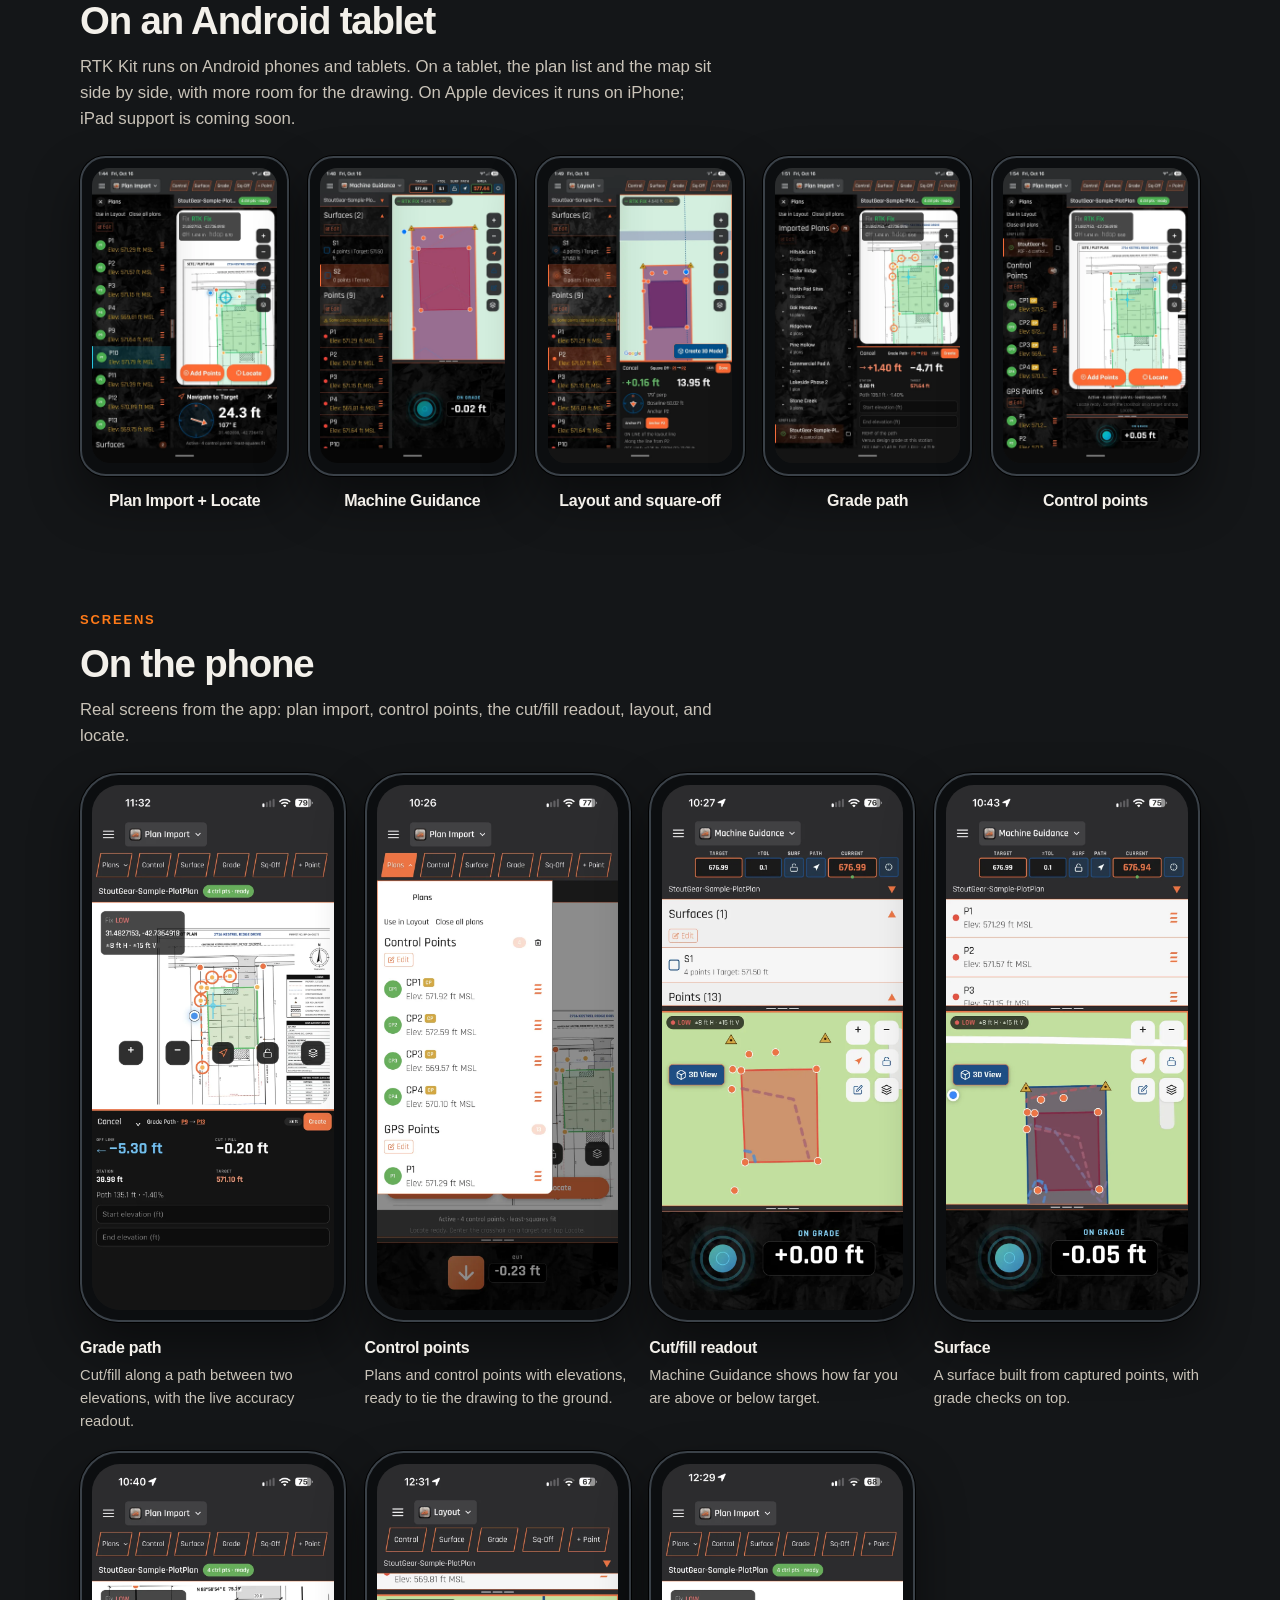
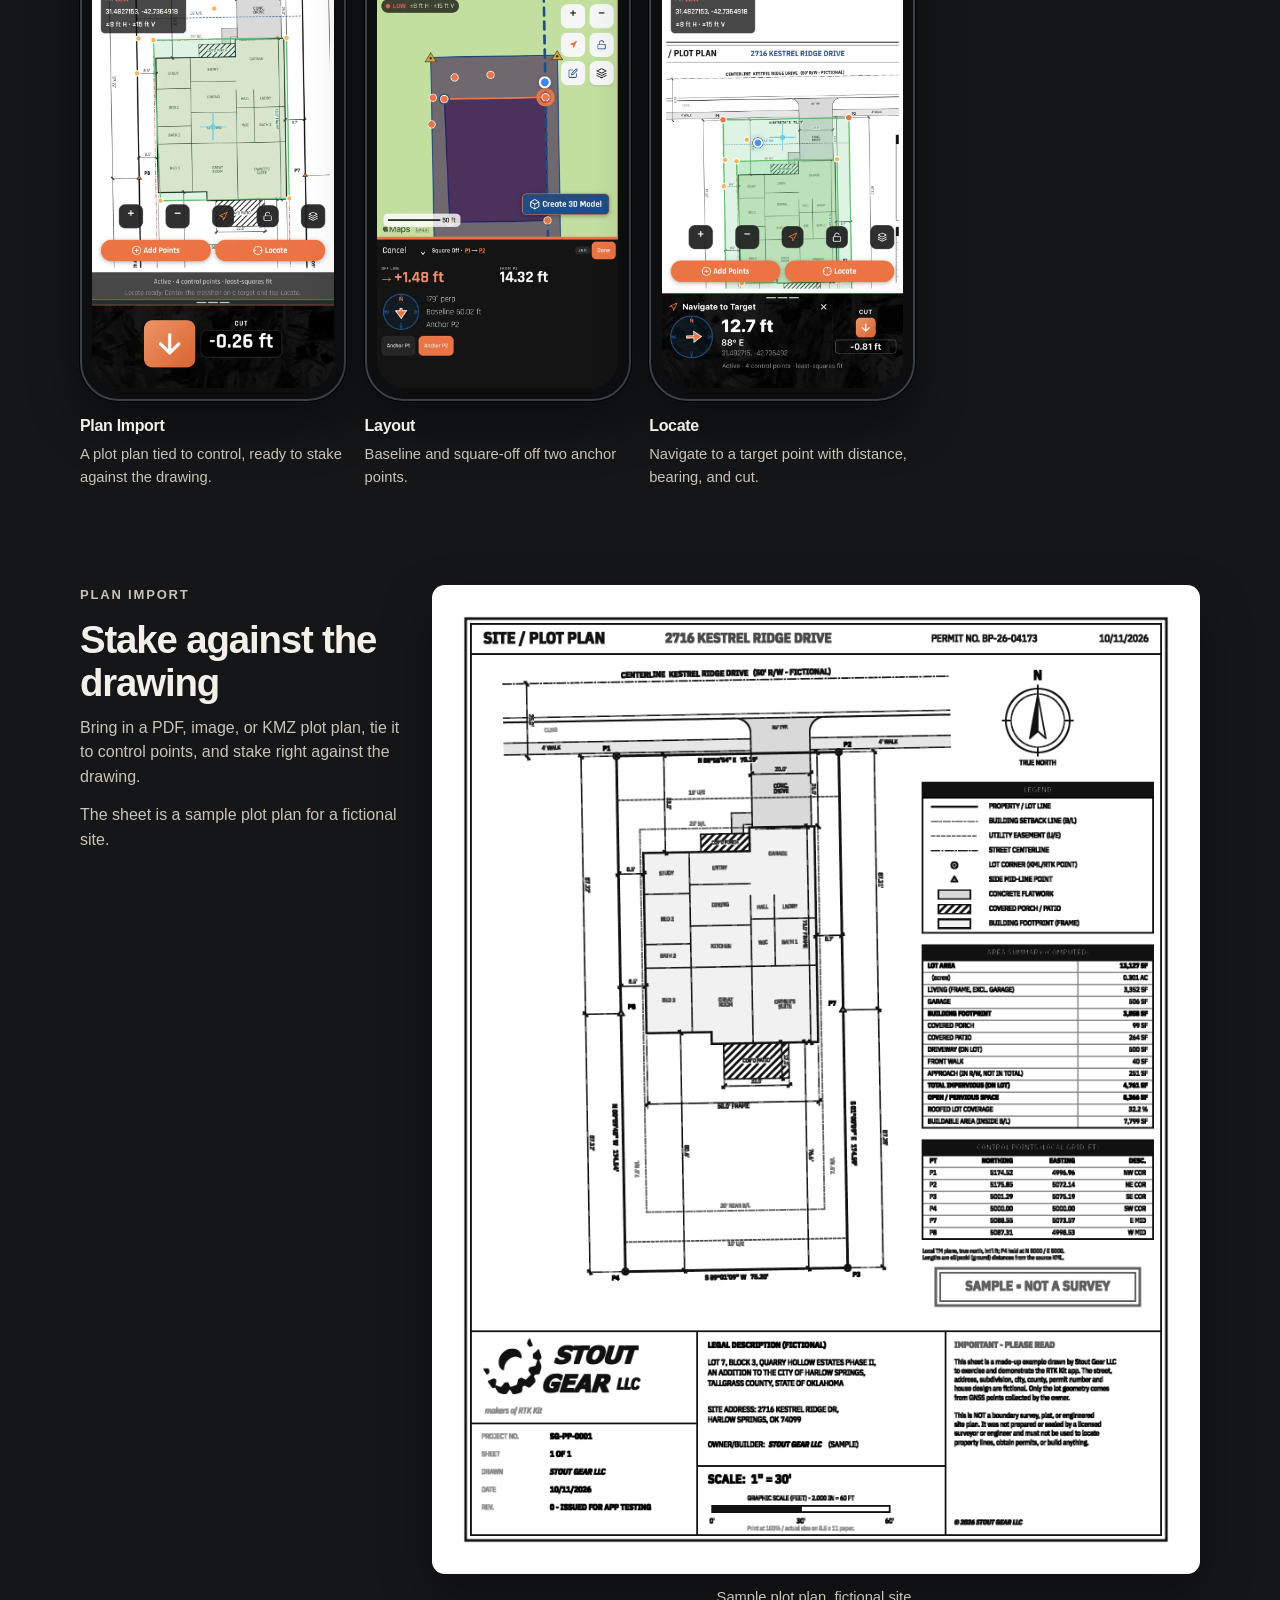
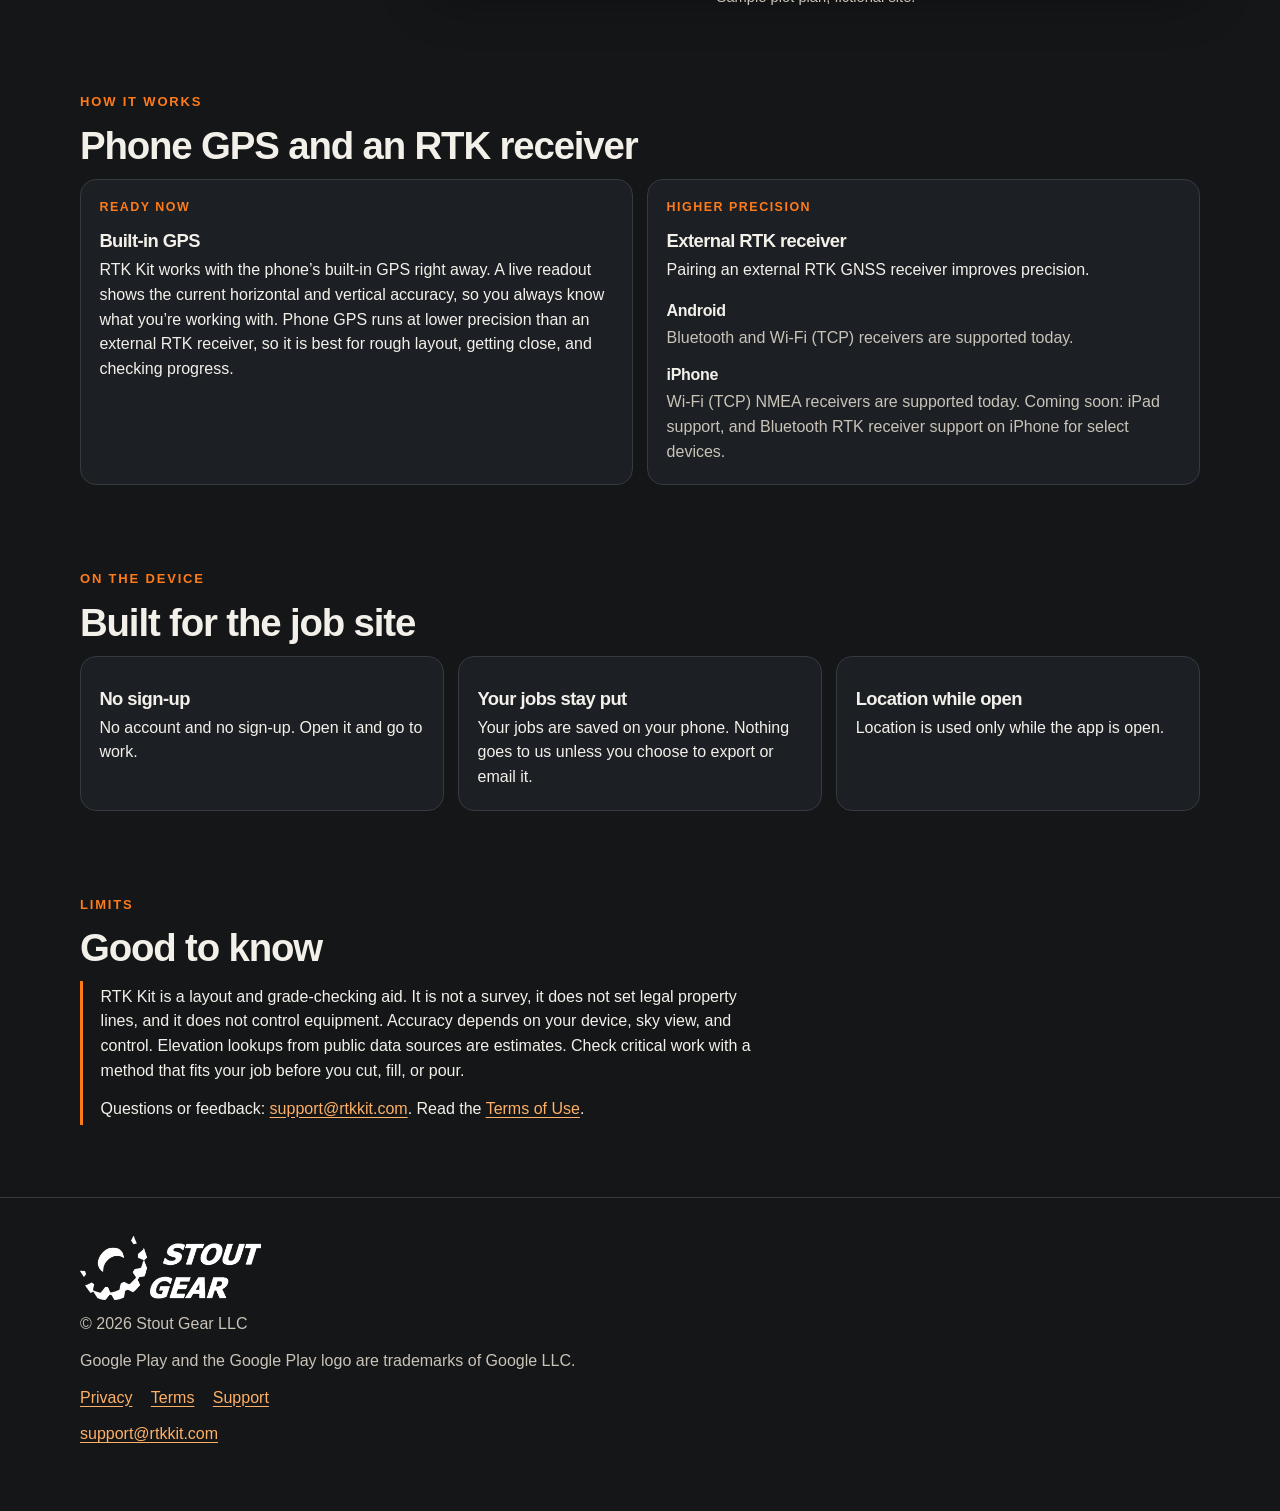
==== commit 027b2a8a: "Add Google Play trademark attribution to site footer" ====
--- a/index.html
+++ b/index.html
@@ -447,6 +447,7 @@
   <div class="footer-inner">
     <img class="footer-logo" src="assets/stout-gear-logo.png" width="678" height="240" alt="Stout Gear">
     <p class="footer-copy">&copy; 2026 Stout Gear LLC</p>
+    <p class="footer-copy">Google Play and the Google Play logo are trademarks of Google LLC.</p>
     <nav class="footer-nav" aria-label="Footer">
       <a href="privacy/">Privacy</a>
       <a href="terms/">Terms</a>
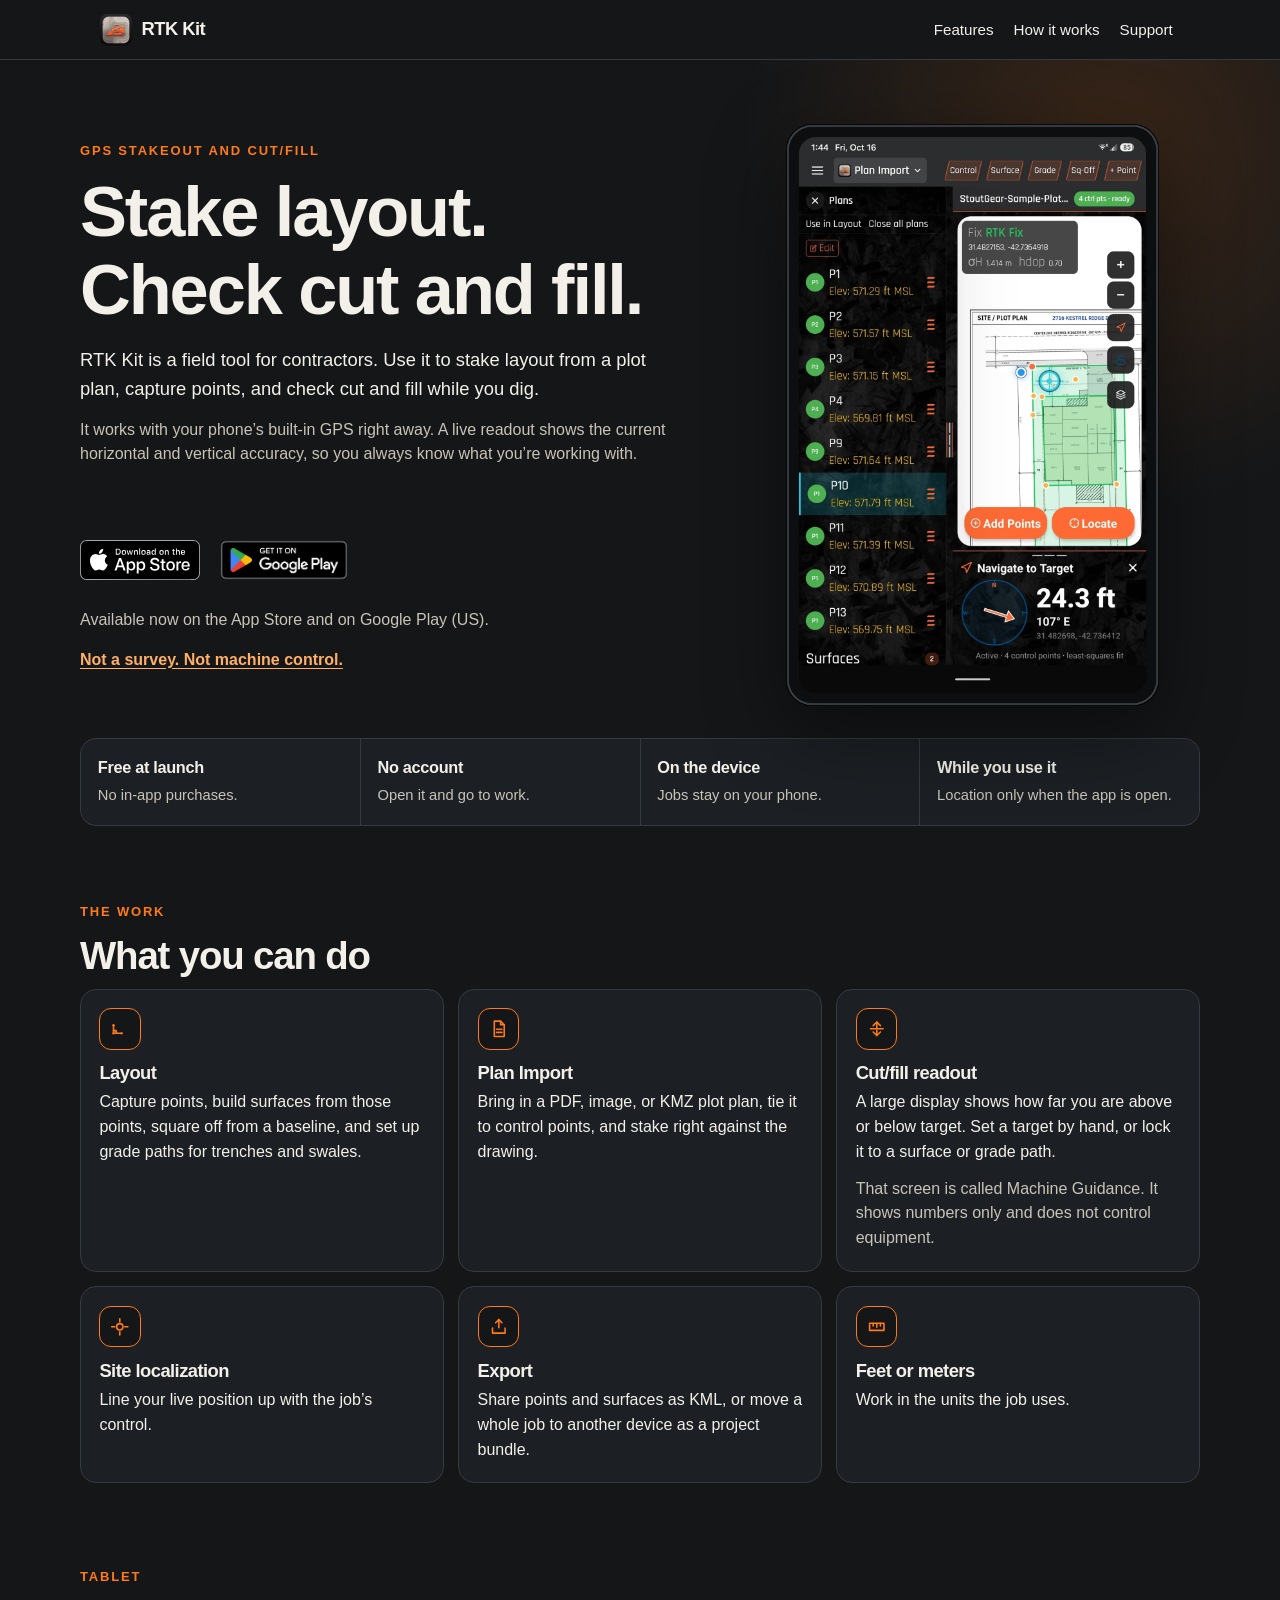
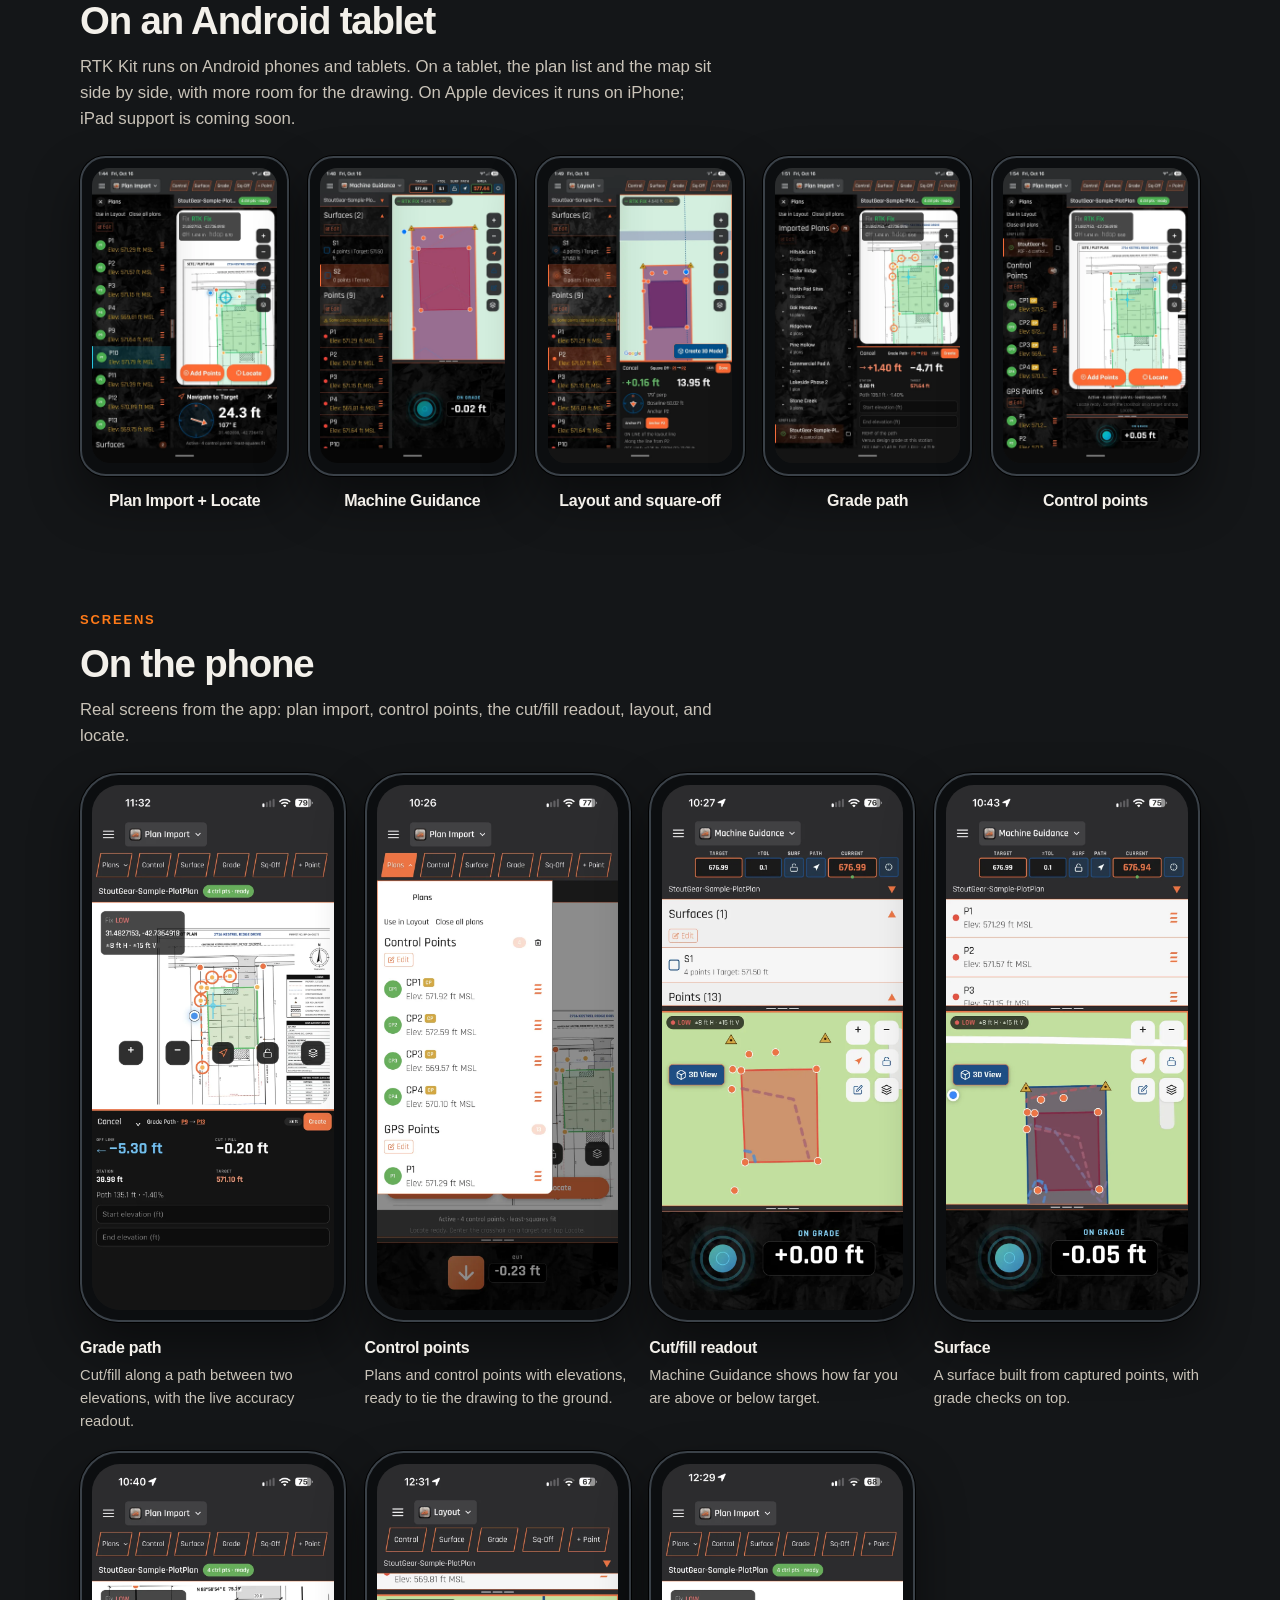
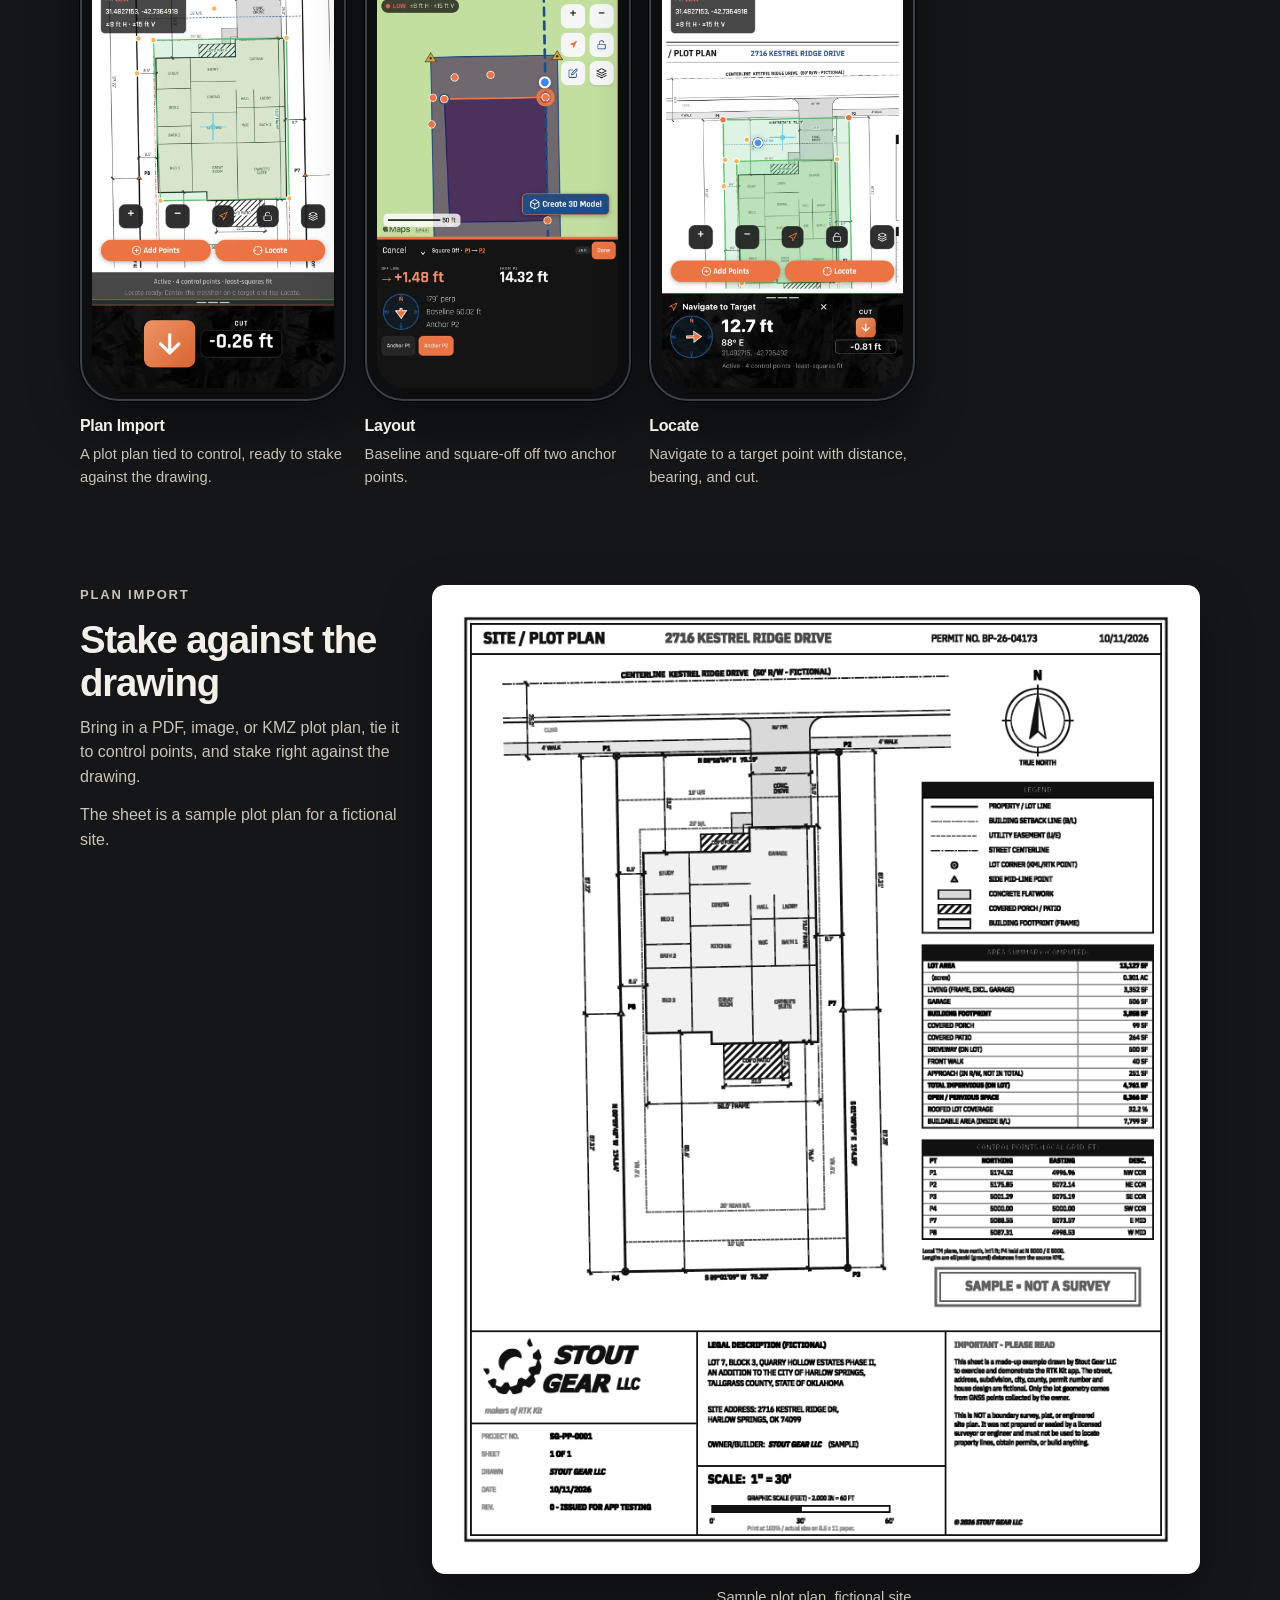
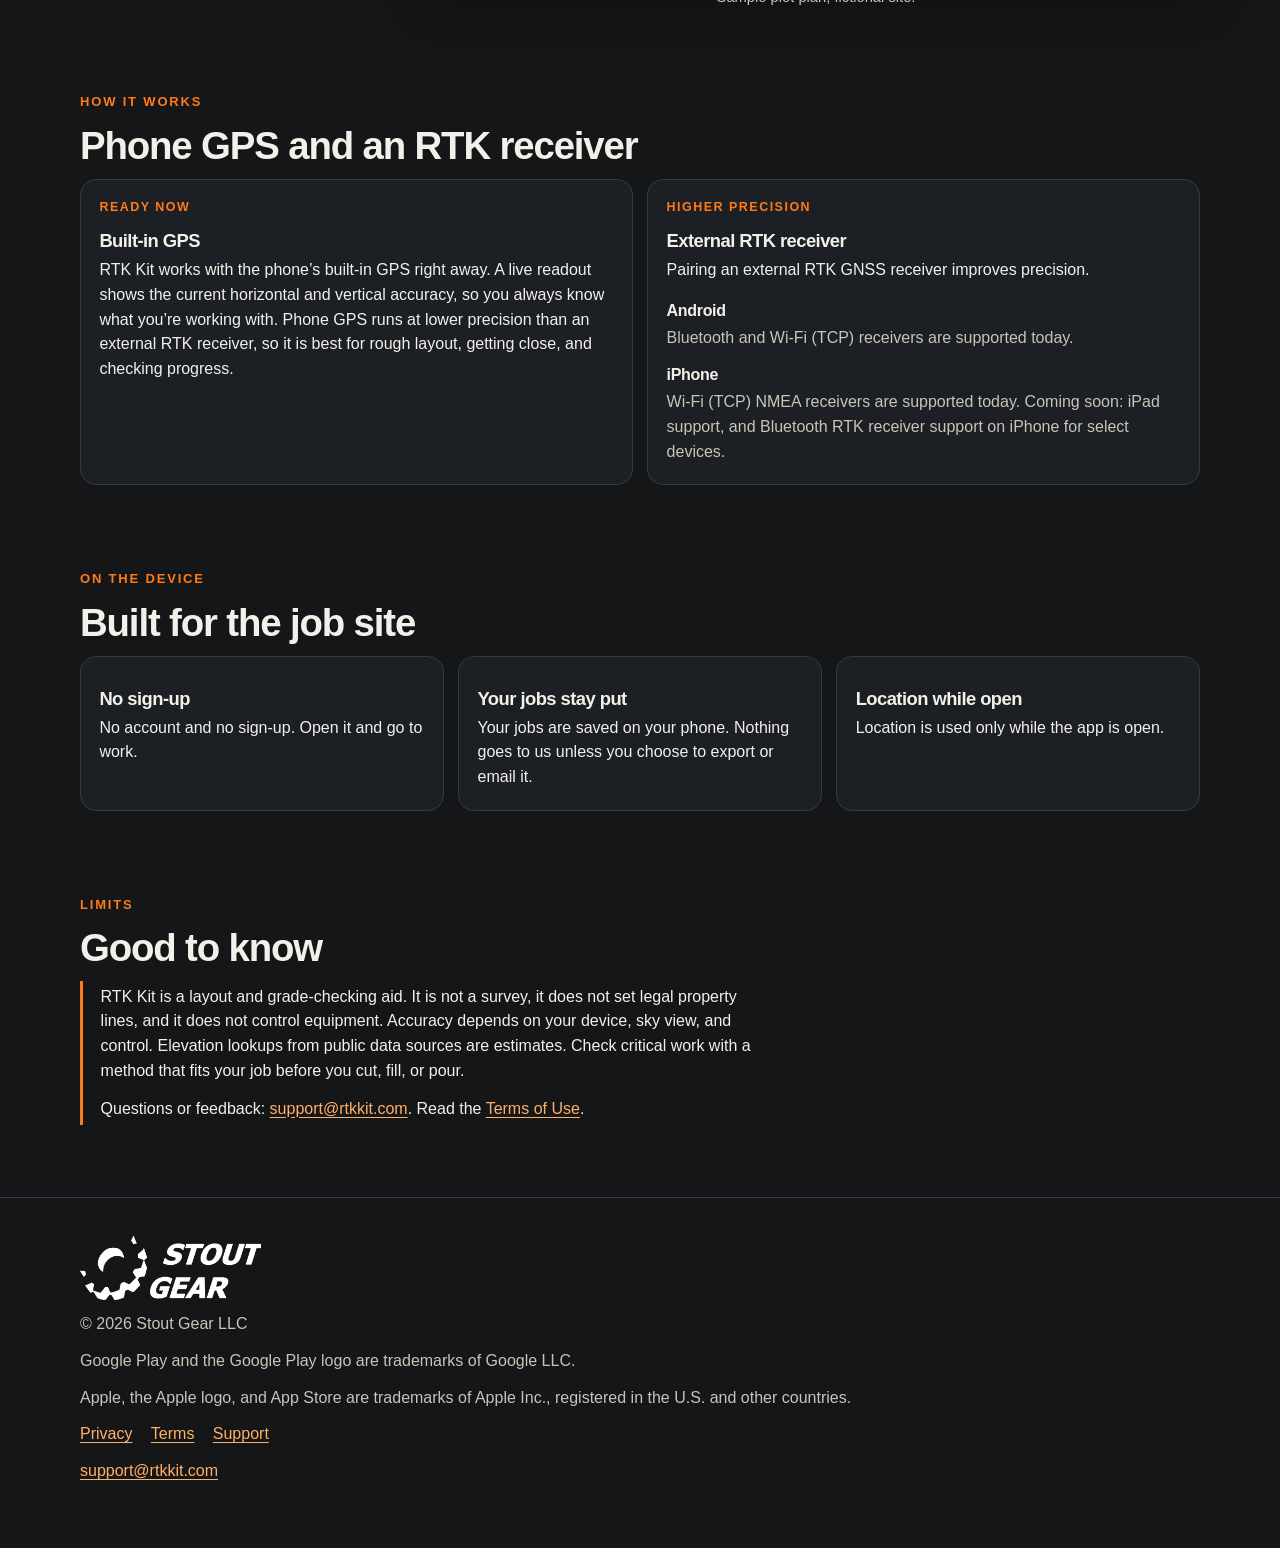
==== commit 3994dccd: "Add the live App Store badge for RTK Kit The App Store listing is live: RTK Kit by Anthony Stout, bu" ====
--- a/index.html
+++ b/index.html
@@ -82,12 +82,25 @@
       <div class="hero-actions">
         <!--
           STORE LINKS
+          App Store is live: https://apps.apple.com/us/app/rtk-kit/id6760628726
+            (seller Anthony Stout, bundle app.replit.rtkkit)
+          Official badge asset: assets/app-store-badge.svg
+            (preferred black "Download on the App Store" badge from
+             https://toolbox.marketingtools.apple.com/api/badges/download-on-the-app-store/black/en-us)
+          Place the App Store badge first when another store badge is shown.
           Google Play is live (US): https://play.google.com/store/apps/details?id=app.replit.rtkkit
           Official badge asset: assets/google-play-badge.png
             (from https://play.google.com/intl/en_us/badges/ — "Get it on Google Play")
-          App Store still pending review — keep #store-link-app-store on #coming-soon until live.
         -->
         <div class="store-badges">
+          <a class="store-badge-app-store" id="store-link-app-store"
+             href="https://apps.apple.com/us/app/rtk-kit/id6760628726"
+             target="_blank" rel="noopener noreferrer">
+            <img class="store-badge-app-store-img"
+                 src="assets/app-store-badge.svg"
+                 width="120" height="40"
+                 alt="Download on the App Store">
+          </a>
           <a class="store-badge-play" id="store-link-google-play"
              href="https://play.google.com/store/apps/details?id=app.replit.rtkkit"
              target="_blank" rel="noopener noreferrer">
@@ -96,12 +109,8 @@
                  width="646" height="250"
                  alt="Get it on Google Play">
           </a>
-          <a class="store-badge" id="store-link-app-store" href="#coming-soon">
-            <span class="store-kicker">Coming soon</span>
-            <span class="store-name">App Store</span>
-          </a>
         </div>
-        <p id="coming-soon" class="coming-note">Available now on Google Play (US). The App Store listing is on the way.</p>
+        <p class="store-note">Available now on the App Store and on Google Play (US).</p>
         <p class="guard prose"><a href="#disclaimer">Not a survey. Not machine control.</a></p>
       </div>
     </div>
@@ -448,6 +457,7 @@
     <img class="footer-logo" src="assets/stout-gear-logo.png" width="678" height="240" alt="Stout Gear">
     <p class="footer-copy">&copy; 2026 Stout Gear LLC</p>
     <p class="footer-copy">Google Play and the Google Play logo are trademarks of Google LLC.</p>
+    <p class="footer-copy">Apple, the Apple logo, and App Store are trademarks of Apple Inc., registered in the U.S. and other countries.</p>
     <nav class="footer-nav" aria-label="Footer">
       <a href="privacy/">Privacy</a>
       <a href="terms/">Terms</a>
--- a/assets/site.css
+++ b/assets/site.css
@@ -196,6 +196,22 @@
   gap: 0.75rem;
 }
 
+/* Official App Store badge — do not recolor, crop, or restyle the artwork.
+   Preferred black badge. Onscreen height is Apple's 40px minimum. */
+.store-badge-app-store {
+  display: inline-flex;
+  align-items: center;
+  line-height: 0;
+  text-decoration: none;
+  /* Clear space = 1/4 of badge height (10px). The 0.75rem row gap covers it. */
+}
+
+.store-badge-app-store-img {
+  display: block;
+  height: 40px;
+  width: auto;
+}
+
 /* Official Google Play badge — do not recolor, crop, or restyle the artwork. */
 .store-badge-play {
   display: inline-flex;
@@ -213,37 +229,7 @@
   width: auto;
 }
 
-.store-badge {
-  display: flex;
-  flex-direction: column;
-  justify-content: center;
-  min-width: 11.5rem;
-  min-height: 3.5rem;
-  padding: 0.65rem 1rem;
-  border: 1.5px solid var(--orange);
-  border-radius: 0.85rem;
-  background: var(--header);
-  color: var(--text);
-  text-decoration: none;
-}
-
-.store-badge:hover { background: #24180f; }
-
-.store-kicker {
-  color: var(--orange);
-  font-size: 0.75rem;
-  font-weight: 700;
-  letter-spacing: 0.12em;
-  text-transform: uppercase;
-}
-
-.store-name {
-  font-size: 1.05rem;
-  font-weight: 700;
-  letter-spacing: -0.02em;
-}
-
-.coming-note {
+.store-note {
   margin: 0;
   color: var(--muted);
   max-width: 36rem;
@@ -607,7 +593,6 @@
 }
 
 @media (forced-colors: active) {
-  .store-badge,
   .feature-grid li,
   .plain-card,
   .compare article,
@@ -623,7 +608,7 @@
   .site-header,
   .site-footer { position: static; background: #fff; color: #111; }
   .footer-logo { filter: none; }
-  a, .eyebrow, .store-kicker { color: #111; }
+  a, .eyebrow { color: #111; }
   .hero::before { display: none; }
 }
 
@@ -632,8 +617,7 @@
 #plan,
 #how-it-works,
 #job-site,
-#disclaimer,
-#coming-soon { scroll-margin-top: 5.5rem; }
+#disclaimer { scroll-margin-top: 5.5rem; }
 
 /* Tablet gallery */
 .device.tablet { border-radius: 1.6rem; }
